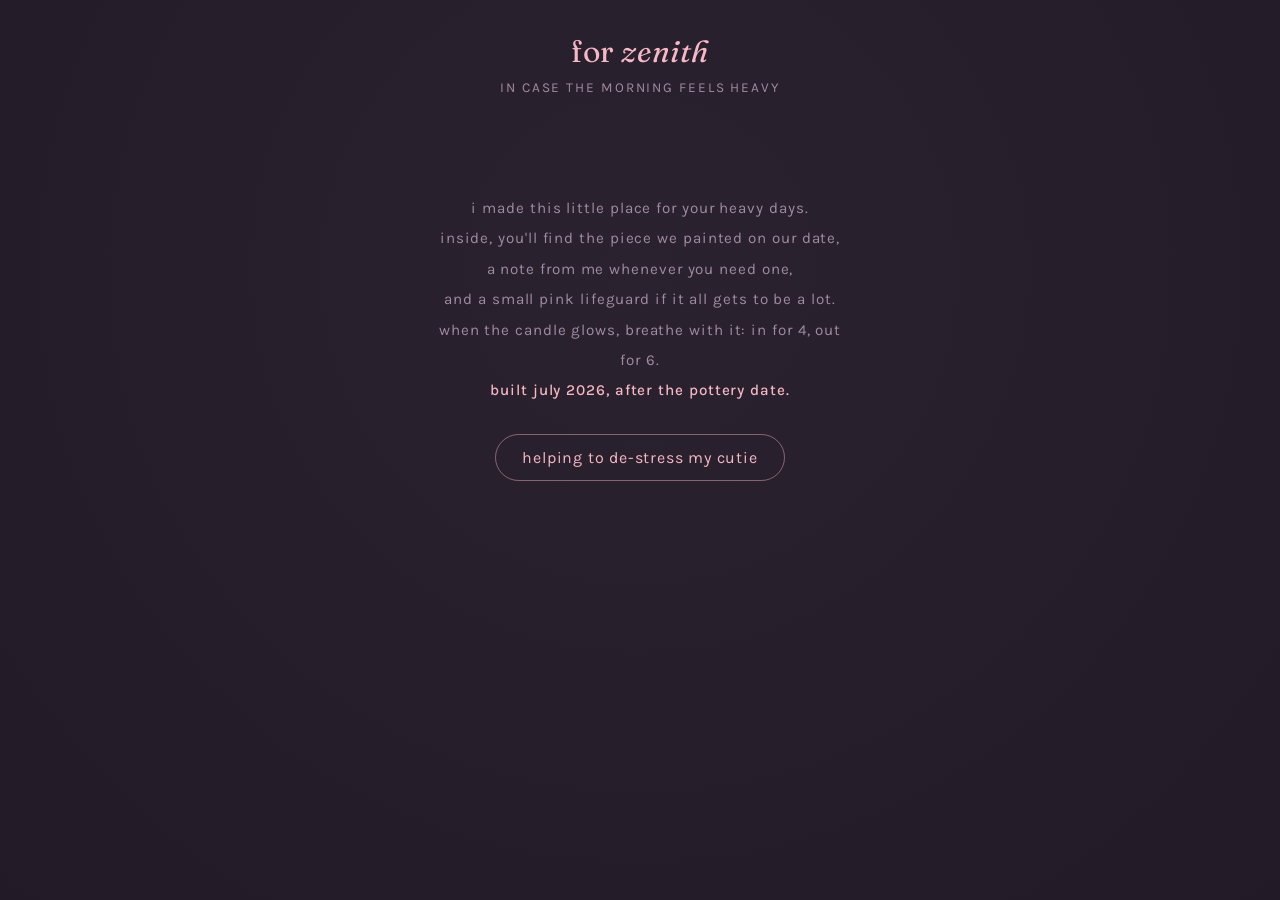
==== index.html @ eb6d2b50 "Slim down the page, fix chase/overlay bugs, and tidy the code - Move the two dinosaur images out of " ====
<!DOCTYPE html>
<html lang="en">
<head>
<meta charset="UTF-8">
<meta name="viewport" content="width=device-width, initial-scale=1.0">
<title>for zenith</title>
<meta name="description" content="a little place for heavy days: a candle, some notes, and a few dinosaurs.">
<meta name="robots" content="noindex">
<meta name="theme-color" content="#221a27">
<meta property="og:title" content="for zenith">
<meta property="og:description" content="in case the day feels heavy.">
<meta property="og:type" content="website">
<link rel="icon" href="data:image/svg+xml,<svg xmlns='http://www.w3.org/2000/svg' viewBox='0 0 100 100'><text y='.9em' font-size='90'>🕯️</text></svg>">
<link rel="preconnect" href="https://fonts.googleapis.com">
<link rel="preconnect" href="https://fonts.gstatic.com" crossorigin>
<link href="https://fonts.googleapis.com/css2?family=Caveat:wght@500;600&family=Fraunces:ital,opsz,wght@0,9..144,400;0,9..144,500;1,9..144,400&family=Karla:wght@400;500&family=Special+Elite&display=swap" rel="stylesheet">
<style>
  :root {
    --bg: #2b2230;
    --bg-deep: #221a27;
    --pink: #f5b8c4;
    --pink-deep: #e39aab;
    --glow: #ffc97a;
    --cream: #fff6ea;
    --muted: #a08ba0;
    --wick: #4a3a45;
  }

  * { margin: 0; padding: 0; box-sizing: border-box; }

  html, body { height: 100%; }

  body {
    background: radial-gradient(ellipse at 50% 30%, var(--bg) 0%, var(--bg-deep) 100%);
    color: var(--cream);
    font-family: 'Karla', sans-serif;
    display: flex;
    flex-direction: column;
    align-items: center;
    min-height: 100vh;
    min-height: 100dvh;
    overflow-x: hidden;
    padding: 32px 20px 40px;
    text-align: center;
  }

  header { margin-bottom: 8px; }

  h1 {
    font-family: 'Fraunces', serif;
    font-weight: 400;
    font-size: 1.9rem;
    letter-spacing: 0.02em;
    color: var(--pink);
  }

  h1 em { font-style: italic; cursor: pointer; -webkit-tap-highlight-color: transparent; }
  h1 em:active { color: var(--glow); }

  .sub {
    margin-top: 10px;
    font-size: 0.85rem;
    letter-spacing: 0.14em;
    text-transform: uppercase;
    color: var(--muted);
  }

  .scene {
    position: relative;
    margin: 28px 0 10px;
    width: 240px;
    height: 300px;
    display: flex;
    align-items: flex-end;
    justify-content: center;
    cursor: pointer;
    -webkit-tap-highlight-color: transparent;
    border: none;
    background: none;
    outline-offset: 8px;
    overflow: visible;
  }

  .scene:focus-visible { outline: 2px solid var(--pink); border-radius: 16px; }

  .glow {
    position: absolute;
    z-index: 0;
    left: 50%; top: 30%;
    width: 340px; height: 340px;
    transform: translate(-50%, -50%);
    background: radial-gradient(circle, rgba(255,201,122,0.35) 0%, rgba(255,201,122,0.12) 40%, transparent 70%);
    opacity: 0;
    transition: opacity 1.2s ease;
    pointer-events: none;
  }

  .lit .glow {
    opacity: 1;
    animation: breathe 10s ease-in-out infinite;
  }

  @keyframes breathe {
    0%   { transform: translate(-50%, -50%) scale(0.9); }
    40%  { transform: translate(-50%, -50%) scale(1.08); }
    100% { transform: translate(-50%, -50%) scale(0.9); }
  }

  .flame {
    position: absolute;
    z-index: 5;
    left: 50%; bottom: 208px;
    width: 22px; height: 42px;
    transform: translateX(-50%) scale(0);
    transform-origin: bottom center;
    background: radial-gradient(ellipse at 50% 80%, #fff3d6 0%, var(--glow) 45%, #f08a3c 80%, transparent 100%);
    border-radius: 50% 50% 50% 50% / 62% 62% 38% 38%;
    filter: blur(0.5px);
    transition: transform 0.6s cubic-bezier(.34,1.56,.64,1);
    pointer-events: none;
  }

  .lit .flame {
    transform: translateX(-50%) scale(1);
    animation: flicker 2.4s ease-in-out infinite;
  }

  @keyframes flicker {
    0%, 100% { transform: translateX(-50%) scale(1) rotate(-1.5deg); }
    25%      { transform: translateX(-52%) scale(1.05, 0.96) rotate(1deg); }
    50%      { transform: translateX(-49%) scale(0.97, 1.04) rotate(-1deg); }
    75%      { transform: translateX(-51%) scale(1.02) rotate(1.5deg); }
  }

  /* invisible tap target over the flame, active only when lit */
  .flame-tap {
    position: absolute;
    z-index: 2;
    left: 50%; bottom: 196px;
    width: 76px; height: 84px;
    transform: translateX(-50%);
    background: none;
    border: none;
    cursor: pointer;
    display: none;
    -webkit-tap-highlight-color: transparent;
  }
  .lit .flame-tap { display: block; }
  .flame-tap:focus-visible { outline: 1px dashed rgba(255,201,122,0.5); border-radius: 50%; }


  .wick {
    position: absolute;
    z-index: 4;
    left: 50%; bottom: 200px;
    width: 3px; height: 12px;
    transform: translateX(-50%);
    background: var(--wick);
    border-radius: 2px;
  }

  .candle {
    position: absolute;
    z-index: 3;
    left: 50%; bottom: 110px;
    width: 58px; height: 92px;
    transform: translateX(-50%);
    background: linear-gradient(180deg, #fdf3e3 0%, #f3e2cc 100%);
    border-radius: 8px 8px 4px 4px;
  }

  .candle::before {
    content: "";
    position: absolute;
    top: -4px; left: 0; right: 0;
    height: 10px;
    background: #fff8ec;
    border-radius: 50%;
  }

  .holder {
    position: absolute;
    z-index: 2;
    left: 50%; bottom: 24px;
    width: 150px; height: 96px;
    transform: translateX(-50%);
    background:
      radial-gradient(circle at 11px 0px, rgba(197,109,131,0.30) 0 5px, transparent 6px) 0 0 / 22px 14px repeat,
      radial-gradient(circle at 11px 0px, rgba(197,109,131,0.30) 0 5px, transparent 6px) 11px 7px / 22px 14px repeat,
      linear-gradient(160deg, var(--pink) 0%, var(--pink-deep) 78%, #d4879b 100%);
    border-radius: 14px 14px 60px 60px / 14px 14px 78px 78px;
    box-shadow: inset 0 -12px 24px rgba(0,0,0,0.18), inset 8px 6px 14px rgba(255,255,255,0.28);
  }

  .holder::after {
    content: "";
    position: absolute;
    top: 16px; left: 22px;
    width: 44px; height: 30px;
    background: linear-gradient(140deg, #ffd3dc 0%, #fcc4d1 100%);
    border-radius: 60% 45% 55% 50% / 55% 60% 45% 55%;
    opacity: 0.9;
  }

  .holder-rim {
    position: absolute;
    z-index: 4;
    left: 50%; bottom: 112px;
    width: 162px; height: 18px;
    transform: translateX(-50%);
    background: linear-gradient(180deg, #fac9d3 0%, var(--pink-deep) 100%);
    border-radius: 50%;
  }

  /* ---------- critters ---------- */
  .critter { position: absolute; pointer-events: none; }

  .tarantula {
    top: 0; right: 10px;
    display: flex; flex-direction: column; align-items: center;
    animation: hangbob 4s ease-in-out infinite;
  }
  .tarantula .thread { width: 1.5px; height: 64px; background: rgba(255,246,234,0.22); }
  @keyframes hangbob { 0%,100% { transform: translateY(0); } 50% { transform: translateY(10px); } }

  .dog {
    bottom: 2px;
    animation: dance 1.6s ease-in-out infinite;
    transform-origin: bottom center;
  }
  .chihuahua { left: -6px; }
  .corgi { right: -14px; animation-delay: 0.4s; }

  /* ---------- the culprits in hiding (--dir: -1 faces left, 1 faces right) ---------- */
  .hideaway {
    --stalk-x: 0px;
    --stalk-y: 0px;
    --dir: 1;
    position: absolute;
    top: 6px;
    width: 132px;
    height: 118px;
    pointer-events: none;
    overflow: visible;
    z-index: 1;
    transform: translate(var(--stalk-x), var(--stalk-y));
    transition: transform 140ms ease-out, opacity 180ms ease;
  }
  .hideaway::before {
    content: "";
    position: absolute;
    border-radius: 55% 45% 58% 42% / 50% 44% 56% 50%;
    opacity: 0.9;
    pointer-events: none;
  }
  .hideaway-spino { --dir: -1; right: max(8px, 4vw); }
  .hideaway-spino::before {
    inset: 8px 0 8px 4px;
    background: radial-gradient(circle at 60% 50%, rgba(245,184,196,0.10) 0%, rgba(245,184,196,0.05) 45%, transparent 72%);
  }
  .hideaway-cerato { --dir: 1; left: max(8px, 4vw); }
  .hideaway-cerato::before {
    inset: 8px 4px 8px 0;
    background: radial-gradient(circle at 40% 50%, rgba(245,184,196,0.10) 0%, rgba(245,184,196,0.05) 45%, transparent 72%);
  }
  .hideaway.stalking { opacity: 1; }
  .hideaway.undercover {
    opacity: 0 !important;
    transform: translate(0, -8px) !important;
    transition: opacity 900ms ease, transform 900ms ease;
  }

  .dino-pal {
    --peek-y: 0px;
    --peek-rot: 0deg;
    position: absolute;
    bottom: 2px;
    transform: translateY(var(--peek-y)) scaleX(var(--dir)) rotate(var(--peek-rot));
    transform-origin: center bottom;
    transition: transform 140ms ease-out, opacity 180ms ease, filter 180ms ease;
    pointer-events: none;
    opacity: 0.74;
    z-index: 2;
  }
  .hideaway-spino .dino-pal { right: 4px; }
  .hideaway-cerato .dino-pal { left: 2px; bottom: 1px; }
  .hideaway.stalking .dino-pal { opacity: 0.92; }

  .dino-image {
    display: block;
    width: auto;
    height: 72px;
    max-width: none;
    user-select: none;
    -webkit-user-drag: none;
    pointer-events: none;
    filter: grayscale(1) sepia(0.42) hue-rotate(284deg) saturate(0.72) brightness(1.12) contrast(0.96) drop-shadow(0 2px 4px rgba(0,0,0,0.10));
  }
  .hideaway-cerato .dino-image { height: 74px; }
  .hideaway.stalking .dino-image {
    filter: grayscale(1) sepia(0.42) hue-rotate(284deg) saturate(0.9) brightness(1.16) contrast(1) drop-shadow(0 3px 6px rgba(0,0,0,0.14));
  }

  .feet-tap {
    position: absolute;
    bottom: -4px;
    border: 0;
    padding: 0;
    margin: 0;
    background: transparent;
    cursor: pointer;
    pointer-events: auto;
    -webkit-tap-highlight-color: transparent;
    touch-action: manipulation;
    z-index: 3;
  }
  .hideaway-spino .feet-tap { left: 36%; width: 38%; height: 46%; }
  .hideaway-cerato .feet-tap { left: 28%; width: 45%; height: 44%; }
  .feet-tap:focus-visible {
    outline: 2px dashed rgba(245, 184, 196, 0.7);
    outline-offset: 2px;
    border-radius: 50%;
  }
  .hideaway.undercover .feet-tap { pointer-events: none !important; }

  .dino-pal.scare {
    animation: dinoJumpscare 1.05s cubic-bezier(.24,.9,.2,1) forwards;
    transition: none;
    opacity: 1;
    z-index: 12;
  }
  @keyframes dinoJumpscare {
    0%   { transform: translate(0,0) scaleX(var(--dir)) scale(1) rotate(0deg); }
    20%  { transform: translate(calc(var(--dir) * 4px),-4px) scaleX(var(--dir)) scale(1.04) rotate(calc(var(--dir) * 2deg)); }
    55%  { transform: translate(calc(var(--dir) * 42px),-74px) scaleX(var(--dir)) scale(1.60) rotate(calc(var(--dir) * 8deg)); }
    80%  { transform: translate(calc(var(--dir) * 34px),-66px) scaleX(var(--dir)) scale(1.46) rotate(calc(var(--dir) * 6deg)); }
    100% { transform: translate(0,0) scaleX(var(--dir)) scale(1) rotate(0deg); }
  }

  .dino-rawr {
    position: absolute;
    bottom: 92px;
    transform: scale(0.8);
    font-size: 0.92rem;
    font-weight: 700;
    letter-spacing: 0.08em;
    color: rgba(255,246,234,0.95);
    text-shadow: 0 2px 10px rgba(0,0,0,0.18);
    opacity: 0;
    pointer-events: none;
    z-index: 13;
  }
  .hideaway-spino .dino-rawr { right: 22px; }
  .hideaway-cerato .dino-rawr { left: 20px; }
  .dino-rawr.show { animation: rawrPop 0.9s ease forwards; }
  @keyframes rawrPop {
    0%   { opacity: 0; transform: translateY(10px) scale(0.6); }
    30%  { opacity: 1; transform: translateY(-10px) scale(1.05); }
    65%  { opacity: 1; transform: translateY(-18px) scale(1); }
    100% { opacity: 0; transform: translateY(-24px) scale(0.92); }
  }

  @keyframes dance {
    0%, 100% { transform: translateY(0) rotate(-6deg); }
    50%      { transform: translateY(-9px) rotate(6deg); }
  }

  .pond {
    position: relative;
    width: 100vw;
    height: 116px;
    margin-top: auto;
    pointer-events: none;
    overflow: hidden;
  }
  .pond * { pointer-events: none; }
  .pond .flip {
    pointer-events: auto;
    cursor: pointer;
    -webkit-tap-highlight-color: transparent;
  }
  .pond .flip:focus-visible { outline: 1px dashed rgba(245,184,196,0.6); border-radius: 12px; }
  .swimmer {
    position: absolute;
    left: 0; top: 10px;
    animation: swim 16s ease-in-out infinite alternate;
  }
  .swimmer .flip {
    display: block;
    animation: flipdir 32s steps(1) infinite, bob 3s ease-in-out infinite;
  }
  @keyframes swim { from { transform: translateX(2vw); } to { transform: translateX(calc(98vw - 100px)); } }
  @keyframes flipdir { 0%, 100% { transform: scaleX(1); } 50% { transform: scaleX(-1); } }
  @keyframes bob { 0%,100% { translate: 0 0; } 50% { translate: 0 -6px; } }

  @media (max-width: 640px) {
    .hideaway { top: -2px; width: 106px; height: 96px; }
    .hideaway-spino { right: 4px; }
    .hideaway-cerato { left: 4px; }
    .hideaway-spino .dino-image, .hideaway-cerato .dino-image { height: 58px; }
    .dino-rawr { bottom: 72px; font-size: 0.8rem; }
    .hideaway-spino .dino-rawr { right: 12px; }
    .hideaway-cerato .dino-rawr { left: 12px; }
  }

  @media (prefers-reduced-motion: reduce) {
    .tarantula, .dog, .swimmer, .swimmer .flip { animation: none; }
    .hideaway, .dino-pal { transition: none; }
    .dino-pal.scare { animation-duration: 0.01s; }
  }

  .snake { position: absolute; pointer-events: none; }

  /* corn snake draped along the holder rim */
  .corn {
    bottom: 118px; left: 50%;
    z-index: 5;
    transform: translateX(-50%);
    animation: sway 5s ease-in-out infinite;
  }
  @keyframes sway { 0%,100% { transform: translateX(-52%);} 50% { transform: translateX(-48%);} }

  /* kingsnake coiled at the left front of the holder */
  .king { bottom: 16px; left: 28px; animation: coilbob 6s ease-in-out infinite; }

  /* ball python coiled at the right front */
  .ball { bottom: 14px; right: 30px; animation: coilbob 7s ease-in-out infinite reverse; }

  @keyframes coilbob { 0%,100% { transform: rotate(-2deg);} 50% { transform: rotate(2deg);} }

  @media (prefers-reduced-motion: reduce) { .snake { animation: none; } }

  .hint2 { margin-top: 6px; opacity: 0.75; }
  .hint {
    font-size: 0.8rem;
    letter-spacing: 0.12em;
    text-transform: uppercase;
    color: var(--muted);
    transition: opacity 0.8s ease;
    min-height: 1.2em;
  }

  .note-area {
    position: relative;
    z-index: 2;
    max-width: 480px;
    width: 100%;
    min-height: 190px;
    display: flex;
    flex-direction: column;
    align-items: center;
    justify-content: flex-start;
    margin-top: 18px;
  }

  .note {
    font-family: 'Caveat', cursive;
    font-weight: 500;
    font-size: 1.85rem;
    line-height: 1.35;
    color: var(--cream);
    opacity: 0;
    transform: translateY(10px);
    transition: opacity 1s ease, transform 1s ease;
    padding: 0 8px;
  }

  .note.show { opacity: 1; transform: translateY(0); }
  .note.secret { color: var(--pink); }
  .note.case {
    font-family: 'Special Elite', monospace;
    font-size: 1rem;
    line-height: 1.7;
    color: var(--glow);
    text-align: left;
    white-space: pre-line;
  }

  .pill {
    background: none;
    border: 1px solid rgba(245,184,196,0.45);
    color: var(--pink);
    font-family: 'Karla', sans-serif;
    font-size: 0.85rem;
    letter-spacing: 0.1em;
    text-transform: uppercase;
    padding: 10px 22px;
    border-radius: 999px;
    cursor: pointer;
    transition: background 0.25s ease, color 0.25s ease;
  }

  .pill:hover, .pill:focus-visible { background: var(--pink); color: var(--bg-deep); outline: none; }


  .intro {
    max-width: 420px;
    margin-top: 10vh;
    display: flex;
    flex-direction: column;
    align-items: center;
    gap: 28px;
    transition: opacity 0.6s ease;
  }
  .intro-text {
    font-size: 0.95rem;
    line-height: 2;
    letter-spacing: 0.06em;
    color: var(--muted);
  }
  .intro-text b { color: var(--pink); font-weight: 500; }
  .pill.start {
    text-transform: none;
    letter-spacing: 0.05em;
    font-size: 1rem;
    padding: 13px 26px;
  }
  .main {
    position: relative;
    display: flex;
    flex-direction: column;
    align-items: center;
    width: 100%;
    flex: 1;
  }
  .main.hidden { display: none; }


  /* ---------- breathing mode ---------- */
  .breath-overlay {
    position: fixed;
    inset: 0;
    background: var(--bg-deep);
    display: flex;
    flex-direction: column;
    align-items: center;
    justify-content: center;
    z-index: 30; /* above the fixed buttons: nothing but the breath */
    opacity: 0;
    pointer-events: none;
    transition: opacity 1s ease;
  }

  .breath-overlay.on { opacity: 1; pointer-events: auto; }

  .breath-glow {
    width: 220px; height: 220px;
    border-radius: 50%;
    background: radial-gradient(circle, rgba(255,201,122,0.5) 0%, rgba(245,184,196,0.25) 55%, transparent 75%);
    transform: scale(0.7);
  }

  .breath-overlay.on .breath-glow {
    animation: breathBig 10s ease-in-out infinite;
  }

  @keyframes breathBig {
    0%   { transform: scale(0.7); }
    40%  { transform: scale(1.25); }
    100% { transform: scale(0.7); }
  }

  .breath-text {
    margin-top: 48px;
    font-family: 'Fraunces', serif;
    font-size: 1.4rem;
    color: var(--cream);
    min-height: 1.6em;
    letter-spacing: 0.04em;
  }

  .breath-sub {
    margin-top: 10px;
    font-size: 0.8rem;
    letter-spacing: 0.14em;
    text-transform: uppercase;
    color: var(--muted);
  }

  .breath-exit {
    position: absolute;
    bottom: 40px;
    background: none;
    border: none;
    color: rgba(160,139,160,0.7);
    font-family: 'Karla', sans-serif;
    font-size: 0.8rem;
    letter-spacing: 0.12em;
    text-transform: uppercase;
    cursor: pointer;
    padding: 12px 20px;
  }
  .breath-exit:hover, .breath-exit:focus-visible { color: var(--cream); outline: none; }

  @media (prefers-reduced-motion: reduce) {
    .lit .glow, .lit .flame, .breath-overlay.on .breath-glow { animation: none; }
    .note, .pill, .glow, .flame { transition-duration: 0.2s; }
  }

  /* ---- CASE FILE #003: the vanishing dinosaurs ---- */
  .clue {
    position: fixed;
    z-index: 9;
    background: none;
    border: 0;
    padding: 8px;
    cursor: pointer;
    opacity: 0.45;
    transition: opacity 0.25s ease, transform 0.25s ease;
    -webkit-tap-highlight-color: transparent;
    touch-action: manipulation;
  }
  .clue:hover, .clue:focus-visible { opacity: 1; transform: scale(1.08); outline: none; }
  .clue:focus-visible { outline: 1px dashed rgba(255,201,122,0.6); border-radius: 8px; }
  .clue.found { opacity: 0; transform: scale(0.5); pointer-events: none; }
  .clue svg { display: block; }

  .clue-tracks { left: 24vw; bottom: 136px; }
  .clue-chalk { right: 8vw; bottom: 190px; text-align: center; }
  .chalk-label {
    display: block;
    margin-top: 2px;
    font-family: 'Special Elite', monospace;
    font-size: 0.62rem;
    letter-spacing: 0.1em;
    color: rgba(255,246,234,0.55);
  }
  .clue-scrap { right: 6vw; top: 30vh; }
  .scrap-paper {
    display: block;
    background: var(--cream);
    color: var(--wick);
    font-family: 'Special Elite', monospace;
    font-size: 0.82rem;
    letter-spacing: 0.04em;
    padding: 9px 12px 14px;
    transform: rotate(-7deg);
    box-shadow: 0 4px 12px rgba(0,0,0,0.35);
    clip-path: polygon(0 0, 100% 0, 100% 68%, 86% 82%, 72% 68%, 56% 86%, 40% 70%, 24% 88%, 10% 72%, 0 86%);
  }

  .case-tab {
    position: fixed;
    left: 14px;
    bottom: 14px;
    z-index: 20;
    font-family: 'Special Elite', monospace;
    font-size: 0.78rem;
    letter-spacing: 0.08em;
    color: var(--glow);
    background: rgba(255,201,122,0.10);
    border: 1px dashed rgba(255,201,122,0.5);
    border-radius: 4px;
    padding: 8px 12px;
    cursor: pointer;
    -webkit-tap-highlight-color: transparent;
  }
  .case-tab:hover, .case-tab:focus-visible { background: rgba(255,201,122,0.2); outline: none; }

  .case-panel {
    position: fixed;
    left: 14px;
    bottom: 58px;
    z-index: 20;
    width: min(280px, 84vw);
    background: rgba(34,26,39,0.96);
    border: 1px solid rgba(255,201,122,0.35);
    border-radius: 6px;
    padding: 14px 16px;
    font-family: 'Special Elite', monospace;
    font-size: 0.8rem;
    line-height: 1.7;
    color: var(--glow);
    box-shadow: 0 10px 34px rgba(0,0,0,0.45);
    display: none;
  }
  .case-panel.open { display: block; }
  .case-panel .case-title { margin-bottom: 6px; }
  .case-panel .ev { color: var(--muted); }
  .case-panel .ev.got { color: var(--pink); }
  .case-panel .case-hint { margin-top: 6px; color: rgba(255,246,234,0.5); font-size: 0.72rem; }
  .case-reset {
    margin-top: 8px;
    padding: 0;
    background: none;
    border: 0;
    font: inherit;
    font-size: 0.7rem;
    color: var(--muted);
    text-decoration: underline dotted;
    cursor: pointer;
  }
  .case-reset:hover, .case-reset:focus-visible { color: var(--glow); outline: none; }

  .reveal-dim {
    position: fixed;
    inset: 0;
    background: rgba(15,10,18,0);
    pointer-events: none;
    z-index: 11;
    transition: background 0.7s ease;
  }
  .reveal-dim.on { background: rgba(15,10,18,0.55); }
  .reveal-line {
    position: fixed;
    top: 38%;
    left: 50%;
    transform: translate(-50%, -50%);
    width: 90vw;
    text-align: center;
    font-family: 'Special Elite', monospace;
    font-size: 1.05rem;
    letter-spacing: 0.1em;
    color: var(--glow);
    text-shadow: 0 2px 14px rgba(0,0,0,0.5);
    opacity: 0;
    pointer-events: none;
    z-index: 12;
    transition: opacity 0.5s ease;
  }
  .reveal-line.on { opacity: 1; }

  /* ---- culprits at large: the chase ---- */
  .chaser {
    position: fixed;
    left: 0;
    top: 0;
    z-index: 15;
    cursor: pointer;
    will-change: transform;
    -webkit-tap-highlight-color: transparent;
    touch-action: manipulation;
  }
  .chaser .flip { display: block; }
  .chaser .body { display: block; transform-origin: center bottom; }
  .chaser img {
    display: block;
    height: 66px;
    width: auto;
    max-width: none;
    pointer-events: none;
    user-select: none;
    -webkit-user-drag: none;
    filter: drop-shadow(0 4px 6px rgba(0,0,0,0.28));
  }
  .chaser.running .body { animation: chaseBob 0.38s ease-in-out infinite; }
  @keyframes chaseBob {
    0%, 100% { transform: translateY(0) rotate(-3deg); }
    50%      { transform: translateY(-7px) rotate(3deg); }
  }
  .chaser.pop .body { animation: chaserPop 0.5s ease; }
  @keyframes chaserPop {
    0%   { transform: scale(1); }
    40%  { transform: scale(1.28) rotate(-5deg); }
    100% { transform: scale(1); }
  }
  .chaser .crawr {
    position: absolute;
    left: 50%;
    top: -16px;
    transform: translateX(-50%) scale(0.8);
    font-size: 0.9rem;
    font-weight: 700;
    letter-spacing: 0.08em;
    color: rgba(255,246,234,0.95);
    text-shadow: 0 2px 10px rgba(0,0,0,0.2);
    opacity: 0;
    pointer-events: none;
    white-space: nowrap;
  }
  .chaser .crawr.show { animation: rawrPop 0.9s ease forwards; }

  /* ---- BONK: the ankylosaurus fights back ---- */
  .chaser .cbonk {
    position: absolute;
    left: 50%;
    top: -16px;
    transform: translateX(-50%) scale(0.8);
    font-size: 0.88rem;
    font-weight: 700;
    letter-spacing: 0.08em;
    color: var(--pink);
    text-shadow: 0 2px 10px rgba(0,0,0,0.25);
    opacity: 0;
    pointer-events: none;
    white-space: nowrap;
  }
  .chaser .cbonk.show { animation: rawrPop 0.95s ease forwards; }
  .chaser .cstars {
    position: absolute;
    left: 50%;
    top: -4px;
    transform: translateX(-50%);
    font-size: 0.8rem;
    color: var(--glow);
    text-shadow: 0 1px 8px rgba(0,0,0,0.3);
    opacity: 0;
    pointer-events: none;
    white-space: nowrap;
  }
  .chaser .cstars.show { animation: dizzyStars 0.95s ease forwards; }
  @keyframes dizzyStars {
    0%   { opacity: 0; transform: translateX(-50%) translateY(6px) rotate(0deg); }
    25%  { opacity: 1; transform: translateX(-46%) translateY(-4px) rotate(8deg); }
    50%  { opacity: 1; transform: translateX(-54%) translateY(-7px) rotate(-8deg); }
    75%  { opacity: 1; transform: translateX(-47%) translateY(-9px) rotate(6deg); }
    100% { opacity: 0; transform: translateX(-50%) translateY(-13px) rotate(0deg); }
  }
  .chaser.bonked .body { animation: bonkSquash 0.9s cubic-bezier(.22,.9,.3,1.1); }
  @keyframes bonkSquash {
    0%   { transform: scale(1,1); }
    14%  { transform: scale(1.18,0.68) translateY(5px); }
    38%  { transform: scale(0.9,1.1) translateY(-3px); }
    60%  { transform: scale(1.06,0.95); }
    100% { transform: scale(1,1); }
  }
  #ankyCursor.bonk svg { animation: ankyBonk 0.32s ease; }
  @keyframes ankyBonk {
    0%   { transform: rotate(0deg) scale(1); }
    38%  { transform: rotate(-26deg) scale(1.08); }
    100% { transform: rotate(0deg) scale(1); }
  }

  /* ---- containment protocol + heart cursor ---- */
  .cage-back, .cage-front {
    position: fixed;
    right: 14px;
    top: 10px;
    pointer-events: none;
    opacity: 0;
    transform: translateY(-16px);
    transition: opacity 0.55s ease, transform 0.55s ease;
  }
  .cage-back { z-index: 13; }
  .cage-front { z-index: 15; }
  .cage-back.on, .cage-front.on { opacity: 1; transform: translateY(0); }
  #cageBack2, #cageFront2 { right: auto; left: 14px; }
  /* the notes always outrank the paddocks */
  .note { position: relative; z-index: 16; text-shadow: 0 1px 8px rgba(34,26,39,0.85); }
  .cage-back svg, .cage-front svg { display: block; }
  .chaser.caged { z-index: 14 !important; }
  .cage-front.zap svg { animation: cageZap 0.55s ease; }
  .cage-front.zap .zapbolt { animation: zapBolt 0.55s ease; }
  @keyframes cageZap {
    0%, 100% { filter: none; }
    20%, 60% { filter: brightness(1.7) drop-shadow(0 0 8px rgba(232,193,90,0.8)); }
    40%, 80% { filter: brightness(1.1); }
  }
  @keyframes zapBolt {
    0%   { opacity: 0; }
    25%  { opacity: 1; }
    55%  { opacity: 0.4; }
    75%  { opacity: 0.9; }
    100% { opacity: 0; }
  }
  .cage-front.rattle { animation: cageRattle 0.32s ease; }
  @keyframes cageRattle {
    0%, 100% { translate: 0 0; }
    25% { translate: -2.5px 0; }
    50% { translate: 2.5px 0; }
    75% { translate: -1.5px 0; }
  }

  #ankyCursor .heart-svg { display: none; }
  #ankyCursor.heart .anky-svg { display: none; }
  #ankyCursor.heart .heart-svg {
    display: block;
    width: 42px;
    height: auto;
    filter: drop-shadow(0 3px 6px rgba(0,0,0,0.3));
    animation: heartPulse 1.6s ease-in-out infinite;
    transform-origin: center center;
  }
  #ankyCursor.heart .anky-flip { transform: translate(-50%, -50%) !important; }
  #ankyCursor.heart.waddle .heart-svg { animation: heartPulse 0.6s ease-in-out infinite; }
  #ankyCursor.heart-pop .anky-flip { animation: heartPop 0.6s cubic-bezier(.2,1.4,.4,1); }
  @keyframes heartPulse {
    0%, 100% { transform: scale(1); }
    50%      { transform: scale(1.15); }
  }
  @keyframes heartPop {
    0%   { transform: translate(-50%, -50%) scale(0.2) rotate(-20deg); }
    60%  { transform: translate(-50%, -50%) scale(1.3) rotate(6deg); }
    100% { transform: translate(-50%, -50%) scale(1) rotate(0deg); }
  }
  #ankyCursor.heart.bonk .heart-svg { animation: ankyBonk 0.32s ease; }

  /* ---- the release button (a mistake) ---- */
  .release-btn {
    position: fixed;
    right: 14px;
    top: 142px;
    z-index: 20;
    font-family: 'Special Elite', monospace;
    font-size: 0.7rem;
    letter-spacing: 0.05em;
    color: #3a3325;
    background: #e8c15a;
    border: 2px solid #3a3325;
    border-radius: 6px;
    padding: 7px 10px;
    cursor: pointer;
    opacity: 0;
    pointer-events: none;
    transform: translateY(-8px);
    transition: opacity 0.4s ease, transform 0.4s ease;
    box-shadow: 0 4px 12px rgba(0,0,0,0.35);
    -webkit-tap-highlight-color: transparent;
  }
  .release-btn.on { opacity: 1; pointer-events: auto; transform: translateY(0); }
  .release-btn.on:hover, .release-btn.on:focus-visible { background: #f0cd6e; outline: none; }
  .release-btn:disabled { cursor: default; }
  .release-btn.bite1 { clip-path: polygon(0 0, 72% 0, 66% 18%, 74% 34%, 64% 52%, 72% 68%, 65% 84%, 70% 100%, 0 100%); }
  .release-btn.bite2 { clip-path: polygon(0 0, 46% 0, 40% 16%, 48% 32%, 38% 50%, 46% 66%, 39% 82%, 44% 100%, 0 100%); }
  .release-btn.bite3 { clip-path: polygon(0 0, 24% 0, 18% 20%, 25% 38%, 16% 56%, 23% 74%, 17% 100%, 0 100%); }
  #releaseBtn2 { right: auto; left: 14px; }
  #releaseBtn2.bite1 { clip-path: polygon(100% 0, 28% 0, 34% 18%, 26% 34%, 36% 52%, 28% 68%, 35% 84%, 30% 100%, 100% 100%); }
  #releaseBtn2.bite2 { clip-path: polygon(100% 0, 54% 0, 60% 16%, 52% 32%, 62% 50%, 54% 66%, 61% 82%, 56% 100%, 100% 100%); }
  #releaseBtn2.bite3 { clip-path: polygon(100% 0, 76% 0, 82% 20%, 75% 38%, 84% 56%, 77% 74%, 83% 100%, 100% 100%); }
  .release-btn.eaten { opacity: 0 !important; transform: translateY(2px) scale(0.7) rotate(-6deg); transition: opacity 0.28s ease, transform 0.28s ease; }
  .chaser.chomp .body { animation: chompLunge 0.34s ease; }
  @keyframes chompLunge {
    0%   { transform: none; }
    40%  { transform: translateY(-7px) rotate(-9deg) scale(1.07); }
    70%  { transform: translateY(2px) rotate(4deg) scale(0.97); }
    100% { transform: none; }
  }
  .cage-front.open { opacity: 0.22; transform: translateY(-12px); }

  /* ---- rest mode: hands-free ---- */
  .rest-btn {
    position: fixed;
    right: 14px;
    bottom: 14px;
    z-index: 20;
    font-family: 'Special Elite', monospace;
    font-size: 0.78rem;
    letter-spacing: 0.06em;
    color: var(--pink);
    background: rgba(245,184,196,0.10);
    border: 1px dashed rgba(245,184,196,0.55);
    border-radius: 4px;
    padding: 9px 13px;
    cursor: pointer;
    -webkit-tap-highlight-color: transparent;
    touch-action: manipulation;
  }
  .rest-btn:hover, .rest-btn:focus-visible { background: rgba(245,184,196,0.2); outline: none; }
  .rest-btn.on { color: var(--glow); border-color: rgba(255,201,122,0.6); background: rgba(255,201,122,0.14); }
  .rest-note {
    position: fixed;
    right: 14px;
    bottom: 52px;
    z-index: 20;
    max-width: min(260px, 70vw);
    font-family: 'Special Elite', monospace;
    font-size: 0.7rem;
    line-height: 1.6;
    text-align: right;
    color: rgba(255,246,234,0.5);
    opacity: 0;
    pointer-events: none;
    transition: opacity 0.4s ease;
  }
  .rest-note.on { opacity: 1; }
  @media (max-width: 640px) {
    .rest-btn { font-size: 0.72rem; padding: 10px 12px; }
  }

  @media (max-width: 640px) {
    .cage-back svg, .cage-front svg { width: 150px; }
    .cage-back, .cage-front { right: 8px; top: 96px; }
    #cageBack2, #cageFront2 { right: auto; left: 8px; }
    #ankyCursor.heart .heart-svg { width: 36px; }
    .release-btn { right: 8px; top: 206px; font-size: 0.66rem; max-width: 45vw; white-space: normal; line-height: 1.35; text-align: center; }
    #releaseBtn2 { right: auto; left: 8px; }
  }
  @media (prefers-reduced-motion: reduce) {
    #ankyCursor.heart .heart-svg, #ankyCursor.heart.waddle .heart-svg,
    .cage-front.zap svg, .cage-front.rattle { animation: none; }
  }

  @media (max-width: 640px) {
    .chaser img { height: 52px; }
  }
  @media (prefers-reduced-motion: reduce) {
    .chaser.running .body { animation: none; }
    .chaser.bonked .body, .chaser .cstars.show, #ankyCursor.bonk svg { animation: none; }
  }

  /* ---- the detective is an ankylosaurus ---- */
  .anky-hide-cursor, .anky-hide-cursor * { cursor: none !important; }
  #ankyCursor {
    position: fixed;
    left: 0;
    top: 0;
    z-index: 50; /* it's the cursor: always on top */
    pointer-events: none;
    opacity: 0;
    will-change: transform;
  }
  #ankyCursor.on { opacity: 1; }
  #ankyCursor .anky-flip {
    display: block;
    transform: translate(-50%, -56%) scaleX(1);
  }
  #ankyCursor.left .anky-flip { transform: translate(-50%, -56%) scaleX(-1); }
  #ankyCursor svg {
    display: block;
    width: 62px;
    height: auto;
    filter: drop-shadow(0 3px 5px rgba(0,0,0,0.3));
    transform-origin: center 70%;
  }
  #ankyCursor.waddle svg { animation: ankyWaddle 0.34s ease-in-out infinite; }
  @keyframes ankyWaddle {
    0%, 100% { transform: rotate(-4deg) translateY(0); }
    50%      { transform: rotate(4deg) translateY(-3px); }
  }
  @media (max-width: 640px) {
    #ankyCursor svg { width: 52px; }
  }
  @media (prefers-reduced-motion: reduce) {
    #ankyCursor.waddle svg { animation: none; }
  }

  @media (max-width: 640px) {
    .clue-tracks { left: 26vw; bottom: 124px; }
    .clue-chalk { right: 3vw; bottom: 150px; }
    .clue-scrap { right: 4vw; top: 24vh; }
    .case-panel { font-size: 0.74rem; }
  }
</style>
</head>
<body>

<header>
  <h1>for <em id="nameTap">zenith</em></h1>
  <p class="sub" id="sub">in case the day feels heavy</p>
</header>

<div class="intro" id="intro">
  <p class="intro-text">
    i made this little place for your heavy days.<br>
    inside, you'll find the piece we painted on our date,<br>
    a note from me whenever you need one,<br>
    and a small pink lifeguard if it all gets to be a lot.<br>
    when the candle glows, breathe with it: in for 4, out for 6.<br>
    <b>built july 2026, after the pottery date.</b>
  </p>
  <button class="pill start" id="startBtn">helping to de-stress my cutie</button>
</div>

<div class="main hidden" id="main">

<!-- CASE FILE #003: the vanishing dinosaurs -->
<button class="clue clue-tracks" data-clue="tracks" type="button" aria-label="Examine the suspicious footprints">
  <svg width="92" height="58" viewBox="0 0 92 58" fill="none" xmlns="http://www.w3.org/2000/svg">
    <g stroke="rgba(245,184,196,0.6)" stroke-width="2.4" stroke-linecap="round">
      <path d="M10 48 l-5 -8 M10 48 l0 -10 M10 48 l5 -8"/>
      <path d="M38 33 l-5 -8 M38 33 l0 -10 M38 33 l5 -8"/>
      <path d="M68 18 l-5 -8 M68 18 l0 -10 M68 18 l5 -8"/>
    </g>
  </svg>
</button>

<button class="clue clue-scrap" data-clue="scrap" type="button" aria-label="Examine the torn note">
  <span class="scrap-paper">RAW&mdash;</span>
</button>

<button class="clue clue-chalk" data-clue="chalk" type="button" aria-label="Examine the chalk outline">
  <svg width="70" height="66" viewBox="0 0 70 66" fill="none" xmlns="http://www.w3.org/2000/svg">
    <circle cx="35" cy="32" r="22" stroke="rgba(255,246,234,0.5)" stroke-width="2" stroke-dasharray="5 5"/>
    <path d="M49 15 a11 11 0 0 0 8 13" stroke="rgba(255,246,234,0.5)" stroke-width="2" stroke-dasharray="4 4"/>
    <circle cx="28" cy="27" r="2.2" fill="rgba(255,246,234,0.4)"/>
    <circle cx="39" cy="39" r="2.2" fill="rgba(255,246,234,0.4)"/>
    <circle cx="29" cy="40" r="2.2" fill="rgba(255,246,234,0.4)"/>
  </svg>
  <span class="chalk-label">the victim</span>
</button>

<button class="case-tab" id="caseTab" type="button" aria-expanded="false" aria-controls="casePanel">case #003 &#128269;</button>
<div class="case-panel" id="casePanel" aria-live="polite">
  <div class="case-title">CASE FILE #003<br>the vanishing dinosaurs</div>
  <div id="caseStatus">STATUS: open. two suspects unaccounted for.</div>
  <div class="ev" data-ev="tracks">&#9633; suspicious footprints</div>
  <div class="ev" data-ev="scrap">&#9633; a torn confession</div>
  <div class="ev" data-ev="chalk">&#9633; the victim (one cookie)</div>
  <div class="case-hint">find all three, detective.</div>
  <button class="case-reset" id="caseReset" type="button" hidden>reopen the case</button>
</div>

<div class="reveal-dim" id="revealDim" aria-hidden="true"></div>
<div class="reveal-line" id="revealLine" aria-hidden="true"></div>


<div class="hideaway hideaway-spino undercover" id="spinoHideaway" inert>
  <div class="dino-pal">
    <img class="dino-image" src="assets/spino.webp" width="140" height="77" alt="" draggable="false">
    <button class="feet-tap" type="button" aria-label="Touch the Spino's feet"></button>
  </div>
  <div class="dino-rawr" aria-hidden="true">RAWR.</div>
</div>

<div class="hideaway hideaway-cerato undercover" id="ceratoHideaway" inert>
  <div class="dino-pal">
    <img class="dino-image" src="assets/cerato.webp" width="112" height="74" alt="" draggable="false">
    <button class="feet-tap" type="button" aria-label="Touch the Ceratosaurus's feet"></button>
  </div>
  <div class="dino-rawr" aria-hidden="true">RAWR.</div>
</div>

<div class="scene" id="scene" role="button" tabindex="0" aria-label="Light the candle to read a note">
  <div class="glow"></div>
  <div class="flame"></div>
  <div class="wick"></div>
  <div class="candle"></div>

  <div class="holder-rim"></div>
  <div class="holder"></div>
  <button class="flame-tap" id="flameTap" aria-label="The flame"></button>

  <div class="critter tarantula" aria-hidden="true">
    <div class="thread"></div>
    <svg width="46" height="42" viewBox="0 0 60 54">
      <g stroke="#4a3630" stroke-width="3" stroke-linecap="round" fill="none">
        <path d="M24 26 C14 20 9 13 5 8"/><path d="M23 30 C11 28 7 24 3 21"/>
        <path d="M23 34 C12 37 8 41 5 46"/><path d="M25 37 C16 44 13 49 10 53"/>
        <path d="M36 26 C46 20 51 13 55 8"/><path d="M37 30 C49 28 53 24 57 21"/>
        <path d="M37 34 C48 37 52 41 55 46"/><path d="M35 37 C44 44 47 49 50 53"/>
      </g>
      <ellipse cx="30" cy="38" rx="11" ry="10" fill="#5a3d33"/>
      <ellipse cx="30" cy="24" rx="8" ry="7" fill="#6b4a3a"/>
      <circle cx="27" cy="22" r="1.4" fill="#2b2230"/><circle cx="33" cy="22" r="1.4" fill="#2b2230"/>
    </svg>
  </div>

  <div class="critter dog chihuahua" aria-hidden="true">
    <svg width="40" height="46" viewBox="0 0 44 50">
      <path d="M8 16 L13 2 L20 13 Z" fill="#d9a066"/>
      <path d="M36 16 L31 2 L24 13 Z" fill="#d9a066"/>
      <circle cx="22" cy="19" r="11" fill="#d9a066"/>
      <circle cx="18" cy="17" r="1.7" fill="#2b2230"/><circle cx="26" cy="17" r="1.7" fill="#2b2230"/>
      <ellipse cx="22" cy="23" rx="3" ry="2.2" fill="#fff6ea"/>
      <circle cx="22" cy="22" r="1.3" fill="#2b2230"/>
      <ellipse cx="22" cy="40" rx="9" ry="9.5" fill="#d9a066"/>
      <circle cx="12" cy="36" r="3" fill="#d9a066"/><circle cx="32" cy="36" r="3" fill="#d9a066"/>
      <path d="M31 44 C37 42 39 38 38 34" stroke="#d9a066" stroke-width="3.5" stroke-linecap="round" fill="none"/>
    </svg>
  </div>

  <div class="snake corn" aria-hidden="true">
    <svg width="150" height="26" viewBox="0 0 150 26">
      <path d="M4 16 Q20 4 38 14 T74 14 T110 14 T140 12" stroke="#e0703a" stroke-width="7" fill="none" stroke-linecap="round"/>
      <path d="M4 16 Q20 4 38 14 T74 14 T110 14 T140 12" stroke="#a8432a" stroke-width="7" fill="none" stroke-linecap="round" stroke-dasharray="7 9"/>
      <ellipse cx="142" cy="12" rx="6" ry="4.5" fill="#e0703a"/>
      <circle cx="144" cy="11" r="1.1" fill="#2b2230"/>
      <path d="M148 12 l4 -1 m-4 1 l4 1.5" stroke="#c93a3a" stroke-width="1" stroke-linecap="round"/>
    </svg>
  </div>

  <div class="snake king" aria-hidden="true">
    <svg width="46" height="34" viewBox="0 0 46 34">
      <path d="M23 26 C10 26 8 16 18 13 C28 10 34 15 32 20 C30 25 22 24 23 19" stroke="#2e2a33" stroke-width="6" fill="none" stroke-linecap="round"/>
      <path d="M23 26 C10 26 8 16 18 13 C28 10 34 15 32 20 C30 25 22 24 23 19" stroke="#fff6ea" stroke-width="6" fill="none" stroke-linecap="round" stroke-dasharray="4 8"/>
      <ellipse cx="24" cy="17" rx="5" ry="4" fill="#2e2a33"/>
      <circle cx="26" cy="16" r="1" fill="#fff6ea"/>
    </svg>
  </div>

  <div class="snake ball" aria-hidden="true">
    <svg width="50" height="36" viewBox="0 0 50 36">
      <path d="M25 28 C10 28 7 16 19 13 C31 10 39 16 36 22 C33 28 23 26 25 20" stroke="#7a5c40" stroke-width="7" fill="none" stroke-linecap="round"/>
      <path d="M25 28 C10 28 7 16 19 13 C31 10 39 16 36 22 C33 28 23 26 25 20" stroke="#d9b380" stroke-width="7" fill="none" stroke-linecap="round" stroke-dasharray="6 10"/>
      <ellipse cx="26" cy="18" rx="5.5" ry="4.2" fill="#7a5c40"/>
      <circle cx="28" cy="17" r="1" fill="#2b2230"/>
    </svg>
  </div>


  <div class="critter dog corgi" aria-hidden="true">
    <svg width="58" height="42" viewBox="0 0 62 46">
      <path d="M8 14 L12 2 L18 11 Z" fill="#e8944a"/>
      <path d="M26 14 L22 2 L16 11 Z" fill="#e8944a"/>
      <circle cx="17" cy="17" r="10" fill="#e8944a"/>
      <ellipse cx="15" cy="21" rx="5" ry="4" fill="#fff6ea"/>
      <circle cx="14" cy="19" r="1.3" fill="#2b2230"/>
      <circle cx="13" cy="16" r="1.6" fill="#2b2230"/><circle cx="21" cy="16" r="1.6" fill="#2b2230"/>
      <rect x="18" y="20" width="36" height="16" rx="8" fill="#e8944a"/>
      <ellipse cx="50" cy="26" rx="8" ry="8" fill="#f2a55e"/>
      <rect x="22" y="33" width="5" height="9" rx="2.5" fill="#e8944a"/>
      <rect x="31" y="33" width="5" height="9" rx="2.5" fill="#fff6ea"/>
      <rect x="41" y="33" width="5" height="9" rx="2.5" fill="#e8944a"/>
      <rect x="49" y="33" width="5" height="9" rx="2.5" fill="#fff6ea"/>
      <ellipse cx="30" cy="30" rx="8" ry="5" fill="#fff6ea"/>
    </svg>
  </div>
</div>

<p class="hint" id="hint">tap the candle holder you painted, again for another note</p>
<p class="hint hint2" id="hint2">and if today was a lot, catch the axolotl, then breathe with the glow.</p>

<div class="note-area">
  <p class="note" id="note" aria-live="polite"></p>
</div>

<div class="pond">
  <div class="swimmer">
    <span class="flip" id="axoTap" role="button" tabindex="0" aria-label="Breathe with the axolotl">
      <svg width="92" height="46" viewBox="0 0 100 50">
        <path d="M14 25 C14 14 26 8 42 8 C66 8 78 14 84 20 L97 10 C95 22 95 28 97 40 L84 30 C78 36 66 42 42 42 C26 42 14 36 14 25 Z" fill="#f5b8c4"/>
        <g stroke="#e881a0" stroke-width="4" stroke-linecap="round">
          <path d="M16 14 L6 7"/><path d="M12 20 L2 17"/><path d="M11 28 L2 32"/>
        </g>
        <circle cx="24" cy="22" r="2.4" fill="#2b2230"/>
        <path d="M20 30 Q24 34 29 30" stroke="#d4879b" stroke-width="2" fill="none" stroke-linecap="round"/>
        <circle cx="17" cy="28" r="2.6" fill="#f8cdd8"/>
        <ellipse cx="40" cy="43" rx="4" ry="3" fill="#f5b8c4"/>
        <ellipse cx="62" cy="43" rx="4" ry="3" fill="#f5b8c4"/>
      </svg>
    </span>
  </div>

</div>

<button class="rest-btn" id="restBtn" type="button" aria-pressed="false">&#128164; rest mode</button>
<div class="rest-note" id="restNote">hands off. it plays itself. arrow keys or space if you want a say.</div>

</div>

<div class="breath-overlay" id="breathOverlay" role="dialog" aria-modal="true" aria-label="Breathe with the glow" inert>
  <div class="breath-glow"></div>
  <p class="breath-text" id="breathText">breathe in</p>
  <p class="breath-sub">no words needed. just this.</p>
  <button class="breath-exit" id="breathExit">back to the candle</button>
</div>


<div class="cage-back" id="cageBack" aria-hidden="true">
<svg viewBox="0 0 180 124" width="180" xmlns="http://www.w3.org/2000/svg">
  <rect x="6" y="10" width="8" height="102" rx="3" fill="#4a4f63"/>
  <rect x="166" y="10" width="8" height="102" rx="3" fill="#4a4f63"/>
  <rect x="4" y="8" width="172" height="8" rx="3" fill="#565d72"/>
  <ellipse cx="90" cy="114" rx="80" ry="8" fill="rgba(0,0,0,0.28)"/>
  <g transform="rotate(-3 90 40)">
    <line x1="70" y1="16" x2="74" y2="26" stroke="#565d72" stroke-width="2"/>
    <line x1="110" y1="16" x2="106" y2="26" stroke="#565d72" stroke-width="2"/>
    <rect x="38" y="26" width="104" height="36" rx="4" fill="#e8c15a" stroke="#3a3325" stroke-width="2.5"/>
    <text x="90" y="40" text-anchor="middle" font-family="'Special Elite', monospace" font-size="9.5" fill="#3a3325">SPINOSAURUS</text>
    <text x="90" y="50" text-anchor="middle" font-family="'Special Elite', monospace" font-size="9.5" fill="#3a3325">PADDOCK</text>
    <text x="90" y="59" text-anchor="middle" font-family="'Special Elite', monospace" font-size="7" fill="#3a3325">&#9889; 10,000 volts</text>
  </g>
</svg>
</div>
<div class="cage-front" id="cageFront" aria-hidden="true">
<svg viewBox="0 0 180 124" width="180" xmlns="http://www.w3.org/2000/svg">
  <g fill="#6f7790">
    <rect x="16" y="6" width="7" height="110" rx="3.5"/>
    <rect x="45" y="6" width="7" height="110" rx="3.5"/>
    <rect x="74" y="6" width="7" height="110" rx="3.5"/>
    <rect x="103" y="6" width="7" height="110" rx="3.5"/>
    <rect x="132" y="6" width="7" height="110" rx="3.5"/>
    <rect x="161" y="6" width="7" height="110" rx="3.5"/>
  </g>
  <g fill="#99a1b8">
    <rect x="17" y="8" width="2" height="106" rx="1"/>
    <rect x="46" y="8" width="2" height="106" rx="1"/>
    <rect x="75" y="8" width="2" height="106" rx="1"/>
    <rect x="104" y="8" width="2" height="106" rx="1"/>
    <rect x="133" y="8" width="2" height="106" rx="1"/>
    <rect x="162" y="8" width="2" height="106" rx="1"/>
  </g>
  <rect x="0" y="0" width="180" height="13" rx="3" fill="#e8c15a"/>
  <g fill="#3a3325">
    <path d="M8 0 h16 l-8 13 h-16 Z"/>
    <path d="M44 0 h16 l-8 13 h-16 Z"/>
    <path d="M80 0 h16 l-8 13 h-16 Z"/>
    <path d="M116 0 h16 l-8 13 h-16 Z"/>
    <path d="M152 0 h16 l-8 13 h-16 Z"/>
  </g>
  <rect x="0" y="108" width="180" height="11" rx="3" fill="#565d72"/>
  <rect x="0" y="109" width="180" height="2.5" rx="1" fill="#7d8499"/>
  <circle cx="10" cy="113.5" r="2" fill="#99a1b8"/>
  <circle cx="170" cy="113.5" r="2" fill="#99a1b8"/>
  <text class="zapbolt" x="90" y="70" text-anchor="middle" font-size="26" opacity="0">&#9889;</text>
</svg>
</div>
<div class="cage-back" id="cageBack2" aria-hidden="true">
<svg viewBox="0 0 180 124" width="180" xmlns="http://www.w3.org/2000/svg">
  <rect x="6" y="10" width="8" height="102" rx="3" fill="#4a4f63"/>
  <rect x="166" y="10" width="8" height="102" rx="3" fill="#4a4f63"/>
  <rect x="4" y="8" width="172" height="8" rx="3" fill="#565d72"/>
  <ellipse cx="90" cy="114" rx="80" ry="8" fill="rgba(0,0,0,0.28)"/>
  <g transform="rotate(-3 90 40)">
    <line x1="70" y1="16" x2="74" y2="26" stroke="#565d72" stroke-width="2"/>
    <line x1="110" y1="16" x2="106" y2="26" stroke="#565d72" stroke-width="2"/>
    <rect x="38" y="26" width="104" height="36" rx="4" fill="#e8c15a" stroke="#3a3325" stroke-width="2.5"/>
    <text x="90" y="40" text-anchor="middle" font-family="'Special Elite', monospace" font-size="9.5" fill="#3a3325">CERATOSAURUS</text>
    <text x="90" y="50" text-anchor="middle" font-family="'Special Elite', monospace" font-size="9.5" fill="#3a3325">PADDOCK</text>
    <text x="90" y="59" text-anchor="middle" font-family="'Special Elite', monospace" font-size="7" fill="#3a3325">&#9889; 10,000 volts</text>
  </g>
</svg>
</div>
<div class="cage-front" id="cageFront2" aria-hidden="true">
<svg viewBox="0 0 180 124" width="180" xmlns="http://www.w3.org/2000/svg">
  <g fill="#6f7790">
    <rect x="16" y="6" width="7" height="110" rx="3.5"/>
    <rect x="45" y="6" width="7" height="110" rx="3.5"/>
    <rect x="74" y="6" width="7" height="110" rx="3.5"/>
    <rect x="103" y="6" width="7" height="110" rx="3.5"/>
    <rect x="132" y="6" width="7" height="110" rx="3.5"/>
    <rect x="161" y="6" width="7" height="110" rx="3.5"/>
  </g>
  <g fill="#99a1b8">
    <rect x="17" y="8" width="2" height="106" rx="1"/>
    <rect x="46" y="8" width="2" height="106" rx="1"/>
    <rect x="75" y="8" width="2" height="106" rx="1"/>
    <rect x="104" y="8" width="2" height="106" rx="1"/>
    <rect x="133" y="8" width="2" height="106" rx="1"/>
    <rect x="162" y="8" width="2" height="106" rx="1"/>
  </g>
  <rect x="0" y="0" width="180" height="13" rx="3" fill="#e8c15a"/>
  <g fill="#3a3325">
    <path d="M8 0 h16 l-8 13 h-16 Z"/>
    <path d="M44 0 h16 l-8 13 h-16 Z"/>
    <path d="M80 0 h16 l-8 13 h-16 Z"/>
    <path d="M116 0 h16 l-8 13 h-16 Z"/>
    <path d="M152 0 h16 l-8 13 h-16 Z"/>
  </g>
  <rect x="0" y="108" width="180" height="11" rx="3" fill="#565d72"/>
  <rect x="0" y="109" width="180" height="2.5" rx="1" fill="#7d8499"/>
  <circle cx="10" cy="113.5" r="2" fill="#99a1b8"/>
  <circle cx="170" cy="113.5" r="2" fill="#99a1b8"/>
  <text class="zapbolt" x="90" y="70" text-anchor="middle" font-size="26" opacity="0">&#9889;</text>
</svg>
</div>


<button class="release-btn" id="releaseBtn" type="button">&#9888; release the spinosaurus</button>
<button class="release-btn" id="releaseBtn2" type="button">&#9888; release the ceratosaurus</button>

<div id="ankyCursor" aria-hidden="true"><span class="anky-flip"><svg class="anky-svg" viewBox="0 0 132 80" xmlns="http://www.w3.org/2000/svg">
  <!-- far legs -->
  <rect x="52" y="56" width="11" height="18" rx="5" fill="#6f7790"/>
  <rect x="76" y="56" width="11" height="18" rx="5" fill="#6f7790"/>
  <!-- tail -->
  <path d="M40 42 C 28 38, 20 40, 14 45 C 20 51, 30 53, 42 54 Z" fill="#8f97ad" stroke="#565d72" stroke-width="3" stroke-linejoin="round"/>
  <!-- tail club -->
  <circle cx="12" cy="42" r="7" fill="#7d8499" stroke="#565d72" stroke-width="3"/>
  <circle cx="17" cy="50" r="5.5" fill="#7d8499" stroke="#565d72" stroke-width="3"/>
  <!-- body -->
  <ellipse cx="68" cy="47" rx="32" ry="19" fill="#8f97ad" stroke="#565d72" stroke-width="3"/>
  <!-- belly -->
  <ellipse cx="68" cy="58" rx="24" ry="7" fill="#e6ded2"/>
  <!-- armor bumps on back -->
  <circle cx="46" cy="35" r="4" fill="#d98a5f" stroke="#565d72" stroke-width="2.4"/>
  <circle cx="58" cy="30" r="4.4" fill="#d98a5f" stroke="#565d72" stroke-width="2.4"/>
  <circle cx="71" cy="28.5" r="4.4" fill="#d98a5f" stroke="#565d72" stroke-width="2.4"/>
  <circle cx="84" cy="31" r="4" fill="#d98a5f" stroke="#565d72" stroke-width="2.4"/>
  <!-- side osteoderms -->
  <circle cx="55" cy="44" r="3" fill="#7d8499"/>
  <circle cx="67" cy="41" r="3" fill="#7d8499"/>
  <circle cx="79" cy="45" r="3" fill="#7d8499"/>
  <!-- near legs -->
  <rect x="44" y="58" width="12" height="19" rx="5.5" fill="#8f97ad" stroke="#565d72" stroke-width="3"/>
  <rect x="84" y="58" width="12" height="19" rx="5.5" fill="#8f97ad" stroke="#565d72" stroke-width="3"/>
  <!-- head -->
  <circle cx="105" cy="40" r="13" fill="#8f97ad" stroke="#565d72" stroke-width="3"/>
  <ellipse cx="115" cy="45" rx="8" ry="5.5" fill="#8f97ad" stroke="#565d72" stroke-width="3"/>
  <circle cx="119.5" cy="43.5" r="1.2" fill="#565d72"/>
  <path d="M111 49 q 4 2.5 8 0.5" stroke="#565d72" stroke-width="2" fill="none" stroke-linecap="round"/>
  <!-- little head horns -->
  <path d="M97 31 l -3 -5 l 5.5 1.5 Z" fill="#d98a5f" stroke="#565d72" stroke-width="2" stroke-linejoin="round"/>
  <path d="M107 28.5 l -1 -5.5 l 4.5 3 Z" fill="#d98a5f" stroke="#565d72" stroke-width="2" stroke-linejoin="round"/>
  <!-- cheek -->
  <ellipse cx="99.5" cy="44.5" rx="3" ry="2" fill="#f5b8c4" opacity="0.55"/>
  <!-- spino-style eye -->
  <ellipse cx="104" cy="36.5" rx="5.6" ry="6.2" fill="#ffffff" stroke="#565d72" stroke-width="2"/>
  <circle cx="104.5" cy="37.5" r="4.1" fill="#4a4130"/>
  <circle cx="106.6" cy="35.2" r="1.7" fill="#ffffff"/>
  <circle cx="103.4" cy="37.2" r="0.8" fill="#ffffff"/>
</svg><svg class="heart-svg" viewBox="0 0 64 60" xmlns="http://www.w3.org/2000/svg">
  <path d="M32 54 C 10 38, 4 24, 10 14 C 15 6, 27 6, 32 16 C 37 6, 49 6, 54 14 C 60 24, 54 38, 32 54 Z" fill="#f5b8c4" stroke="#d989a0" stroke-width="3" stroke-linejoin="round"/>
  <ellipse cx="20" cy="18" rx="4.6" ry="6.6" transform="rotate(-24 20 18)" fill="rgba(255,255,255,0.5)"/>
  <circle cx="24.5" cy="27" r="2.2" fill="#4a3a45"/>
  <circle cx="39.5" cy="27" r="2.2" fill="#4a3a45"/>
  <path d="M27.5 32.5 q 4.5 4 9 0" stroke="#4a3a45" stroke-width="2" fill="none" stroke-linecap="round"/>
</svg></span></div>

<script>
  // ---- the words ----
  const notes = [
    "Whatever it is, it's not too much. It never was.",
    "Reminder: you're the person who spent forever getting one tiny section of a candle holder perfect. And it was perfect. That's just how you do things slow, careful, and worth it. This will be too.",
    "Breathe. In for 4, out for 6. The candle will do it with you. I'll wait.",
    "You don't have to have it figured out today. Today just needs surviving. Tomorrow can be impressed by you.",
    "Text me. Yes, even about this. Especially about this.",
    "Stress check: have you eaten? Drink water. This is a threat \ud83e\udd70",
    "You're a designer, treat the problem like a bad first draft. It's allowed to be ugly right now.",
    "Somewhere out there, I'm rooting for you. Probably right now, actually.",
    "Nothing about you has ever felt like a burden to me. Not once.",
    "Close the laptop. Look out a window. There's a whole world out there that has no deadlines in it.",
    "Just so you know you're a cinnamon girl who solves every murder mystery you'll solve this one too \u2764\ufe0f",
    "if the dinosaurs are chasing you right now, that's not stress. that's cardio.",
    "the bonk is legally protected self-defence. the ankylosaurus and I checked.",
    "do not press the yellow buttons. (press the yellow buttons.)",
    "You're allowed to be tired without earning it.",
    "Whatever went wrong today, it doesn't get to follow you in here. This page has a strict door policy.",
    "You've survived 100% of your worst days so far. Statistically incredible. Keep the streak.",
    "You have a way of making small things careful and careful things beautiful. I noticed it the first hour I knew you.",
    "For the record: your laugh has been stuck in my head since the pottery place. I've stopped fighting it.",
    "Rate today out of 10. Wrong answers accepted. I want to hear them all."
  ];

  // only shuffled into the deck late at night (22:00 to 04:59)
  const nightNotes = [
    "If this note found you at 2am: go to sleep, cutie. The candle will still be here tomorrow. So will I."
  ];

  const caseNote = "CASE FILE #002: the mystery of the racing heart\nSUSPECT: Zenith. Cutiepie. Cheeky. Cinnamon girl.\nEVIDENCE: one perfectly painted candle holder. Several very cute decisions about colours. A laugh the detective keeps thinking about.\nVERDICT: guilty of being the best part of my week.\nSENTENCE: a second date. No appeals.\n\u2014 detective amine";

  const caseNote2 = "CASE FILE #004: the mystery of why the detective keeps thinking about her\nSUSPECT: Zenith. still her. always her.\nEVIDENCE: one laugh, replaying at random hours. several very careful hands. a page that keeps growing because he keeps thinking of things she'd like.\nVERDICT: unsolvable. the detective has stopped investigating and started enjoying it.\nSENTENCE: more time together. effective immediately.\n\u2014 detective amine";

  const caseVerdict = "CASE FILE #003: the vanishing dinosaurs\nVICTIM: one (1) cookie. devoured at the scene.\nEVIDENCE: three-toed footprints. a torn confession reading 'RAW\u2014'. a chalk outline where the cookie used to be.\nVERDICT: it was the ceratosaurus and the spinosaurus. in the margins. with the RAWR.\nSENTENCE: to chase the detective around this page forever.\n\u2014 detective amine";

  const secretNotes = [
    "You looked very cute on our first date, especially when you were deciding which colours to use, and when you were painting.",
    "Second secret: I built every hidden thing on this page because I like the way you look when you find things."
  ];

  const evLabels = {
    tracks: '✓ suspicious footprints (three toes. hm.)',
    scrap: "✓ a torn confession ('RAW—')",
    chalk: '✓ the victim (one cookie, devoured)'
  };

  // ---- elements ----
  const $ = (id) => document.getElementById(id);
  const intro = $('intro');
  const main = $('main');
  const scene = $('scene');
  const flameTap = $('flameTap');
  const hint = $('hint');
  const hint2 = $('hint2');
  const note = $('note');
  const axoTap = $('axoTap');
  const sub = $('sub');
  const breathOverlay = $('breathOverlay');
  const breathText = $('breathText');
  const breathExit = $('breathExit');
  const clueEls = Array.from(document.querySelectorAll('.clue'));
  const caseTab = $('caseTab');
  const casePanel = $('casePanel');
  const caseStatus = $('caseStatus');
  const caseReset = $('caseReset');
  const revealDim = $('revealDim');
  const revealLine = $('revealLine');
  const ankyCursor = $('ankyCursor');
  const cageBack = $('cageBack');
  const cageFront = $('cageFront');
  const cageBack2 = $('cageBack2');
  const cageFront2 = $('cageFront2');
  const releaseBtn = $('releaseBtn');
  const releaseBtn2 = $('releaseBtn2');
  const restBtn = $('restBtn');
  const restNote = $('restNote');

  const reduceMotion = window.matchMedia('(prefers-reduced-motion: reduce)');
  const finePointer = window.matchMedia('(pointer: fine)').matches;
  const CASE_KEY = 'zenith-case-003';
  const SOLVED_STATUS = 'STATUS: solved. culprits at large. do not run. (they love it when you run.)';

  // ---- state ----
  let lit = false;
  let deck = [];
  let lastNote = null;
  let secretIdx = 0;
  let caseIdx = 0;
  let cluesFound = 0;
  let caseSolved = false;
  let containmentStarted = false;
  let releaseCount = 0;
  let breathTimer = null;
  let heartTimer = null;

  // ---- helpers ----
  const clamp = (v, lo, hi) => Math.max(lo, Math.min(hi, v));
  const onMain = () => !main.classList.contains('hidden');
  const breathOpen = () => breathOverlay.classList.contains('on');

  // restart a CSS animation even if the class is already there
  function replay(el, cls) {
    el.classList.remove(cls);
    void el.offsetWidth;
    el.classList.add(cls);
  }

  function isNight() {
    const hr = new Date().getHours();
    return hr >= 22 || hr < 5;
  }

  // time-aware subtitle
  const hour = new Date().getHours();
  if (hour < 12) sub.textContent = 'in case the morning feels heavy';
  else if (hour < 18) sub.textContent = 'in case the day feels heavy';
  else sub.textContent = 'in case tonight feels heavy';

  function shuffle(arr) {
    const a = [...arr];
    for (let i = a.length - 1; i > 0; i--) {
      const j = Math.floor(Math.random() * (i + 1));
      [a[i], a[j]] = [a[j], a[i]];
    }
    return a;
  }

  function nextNote() {
    if (deck.length === 0) {
      deck = shuffle(isNight() ? notes.concat(nightNotes) : notes);
      // never show the same note twice in a row across a reshuffle
      if (deck.length > 1 && deck[deck.length - 1] === lastNote) {
        [deck[deck.length - 1], deck[0]] = [deck[0], deck[deck.length - 1]];
      }
    }
    lastNote = deck.pop();
    return lastNote;
  }

  function displayNote(text, kind) {
    note.classList.remove('show');
    setTimeout(() => {
      note.textContent = text;
      note.classList.toggle('secret', kind === 'pink');
      note.classList.toggle('case', kind === 'case');
      note.classList.add('show');
    }, lit ? 350 : 900);
  }

  function lightCandle() {
    if (lit) return;
    lit = true;
    scene.classList.add('lit');
    hint.style.opacity = '0';
    hint2.style.opacity = '0';
  }

  // ---- the culprits in hiding (dir: -1 faces left, 1 faces right) ----
  function makeHideaway(id, dir) {
    const wrap = $(id);
    const pal = wrap.querySelector('.dino-pal');
    const rawr = wrap.querySelector('.dino-rawr');
    const feet = wrap.querySelector('.feet-tap');
    const dino = { img: wrap.querySelector('.dino-image'), scared: false };

    function setOffsets(sx, sy, peekY, rot) {
      wrap.style.setProperty('--stalk-x', sx + 'px');
      wrap.style.setProperty('--stalk-y', sy + 'px');
      pal.style.setProperty('--peek-y', peekY + 'px');
      pal.style.setProperty('--peek-rot', rot + 'deg');
    }

    dino.stalk = (x, y) => {
      if (!onMain() || wrap.classList.contains('undercover') || pal.classList.contains('scare')) return;
      const nx = (x / Math.max(window.innerWidth, 1)) * 2 - 1;
      const ny = (y / Math.max(window.innerHeight, 1)) * 2 - 1;
      setOffsets(
        clamp(dir * nx * 16, -18, 18),
        clamp(ny * 8, -10, 10),
        clamp(-ny * 8, -12, 6),
        clamp(dir * nx * 7, -10, 10)
      );
      wrap.classList.add('stalking');
    };

    dino.reset = () => {
      if (pal.classList.contains('scare')) return;
      setOffsets(0, 0, 0, 0);
      wrap.classList.remove('stalking');
    };

    dino.scare = () => {
      if (dino.scared) return;
      dino.scared = true;
      rawr.classList.remove('show');
      wrap.classList.remove('stalking');
      setOffsets(0, 0, 0, 0);
      replay(pal, 'scare');
      rawr.classList.add('show');
      setTimeout(() => {
        pal.classList.remove('scare');
        dino.scared = false;
        dino.reset();
      }, 1150);
      setTimeout(() => rawr.classList.remove('show'), 900);
    };

    // hidden culprits can't be tabbed to
    dino.setUndercover = (on) => {
      wrap.classList.toggle('undercover', on);
      wrap.toggleAttribute('inert', on);
    };

    feet.addEventListener('pointerdown', (e) => {
      e.preventDefault();
      e.stopPropagation();
      dino.scare();
    });
    feet.addEventListener('keydown', (e) => {
      if (e.key === 'Enter' || e.key === ' ') {
        e.preventDefault();
        e.stopPropagation();
        dino.scare();
      }
    });

    return dino;
  }

  const spino = makeHideaway('spinoHideaway', -1);
  const cerato = makeHideaway('ceratoHideaway', 1);
  const dinos = [spino, cerato];

  // ---- intro ----
  $('startBtn').addEventListener('click', (e) => {
    intro.style.display = 'none';
    main.classList.remove('hidden');
    // keyboard users land on the candle instead of a vanished button
    if (e.detail === 0) scene.focus({ preventScroll: true });
    // case already solved on an earlier visit: the culprits are waiting
    if (caseSolved) setTimeout(startChase, 900);
  });

  // ---- the candle ----
  scene.addEventListener('keydown', (e) => {
    if (e.key === 'Enter' || e.key === ' ') { e.preventDefault(); scene.click(); }
  });

  scene.addEventListener('click', () => {
    lightCandle();
    displayNote(nextNote(), false);
    heartOn(3000);
    if (chase.active && !containmentStarted) beginContainment();
    else chase.runners.forEach(recontainRunner);
  });

  $('nameTap').addEventListener('click', () => {
    lightCandle();
    displayNote(caseIdx === 0 ? caseNote : caseNote2, 'case');
    caseIdx = 1 - caseIdx;
  });

  flameTap.addEventListener('click', (e) => {
    e.stopPropagation();
    displayNote(secretNotes[secretIdx], 'pink');
    secretIdx = (secretIdx + 1) % secretNotes.length;
    heartOn(3000);
  });

  // ---- breathing with the axolotl ----
  function startBreathCycle() {
    clearTimeout(breathTimer);
    breathText.textContent = 'breathe in';
    let breathingIn = true;
    function cycle() {
      breathingIn = !breathingIn;
      breathText.textContent = breathingIn ? 'breathe in' : 'and out, slowly';
      breathTimer = setTimeout(cycle, breathingIn ? 4000 : 6000);
    }
    breathTimer = setTimeout(cycle, 4000);
  }

  function openBreath() {
    lightCandle();
    breathOverlay.classList.add('on');
    breathOverlay.removeAttribute('inert');
    main.setAttribute('inert', '');
    startBreathCycle();
    breathExit.focus({ preventScroll: true });
  }

  function closeBreath() {
    if (!breathOpen()) return;
    breathOverlay.classList.remove('on');
    breathOverlay.setAttribute('inert', '');
    main.removeAttribute('inert');
    clearTimeout(breathTimer);
    displayNote(notes[2], false);
    scene.scrollIntoView({ behavior: reduceMotion.matches ? 'auto' : 'smooth', block: 'center' });
    axoTap.focus({ preventScroll: true });
  }

  axoTap.addEventListener('click', openBreath);
  axoTap.addEventListener('keydown', (e) => {
    if (e.key === 'Enter' || e.key === ' ') { e.preventDefault(); openBreath(); }
  });
  breathExit.addEventListener('click', closeBreath);

  // ---- CASE FILE #003: the vanishing dinosaurs ----
  function loadCase() {
    try { return JSON.parse(localStorage.getItem(CASE_KEY)) || {}; } catch (e) { return {}; }
  }

  function saveCase() {
    try {
      localStorage.setItem(CASE_KEY, JSON.stringify({
        found: clueEls.filter((c) => c.classList.contains('found')).map((c) => c.dataset.clue),
        solved: caseSolved
      }));
    } catch (e) { /* private mode: the case just won't be remembered */ }
  }

  function markClue(clue) {
    clue.classList.add('found');
    const key = clue.dataset.clue;
    const ev = casePanel.querySelector('[data-ev="' + key + '"]');
    if (ev) { ev.classList.add('got'); ev.textContent = evLabels[key]; }
    cluesFound++;
  }

  function markSolved() {
    caseSolved = true;
    caseStatus.textContent = SOLVED_STATUS;
    caseReset.hidden = false;
  }

  caseTab.addEventListener('click', () => {
    const open = casePanel.classList.toggle('open');
    caseTab.setAttribute('aria-expanded', open ? 'true' : 'false');
  });

  caseReset.addEventListener('click', () => {
    try { localStorage.removeItem(CASE_KEY); } catch (e) { /* nothing to clear */ }
    location.reload();
  });

  clueEls.forEach((clue) => {
    clue.addEventListener('click', () => {
      if (clue.classList.contains('found') || caseSolved) return;
      markClue(clue);
      saveCase();
      casePanel.classList.add('open');
      caseTab.setAttribute('aria-expanded', 'true');
      if (cluesFound >= clueEls.length) {
        caseStatus.textContent = 'STATUS: evidence complete. naming the culprits…';
        setTimeout(solveCase, 800);
      }
    });
  });

  function solveCase() {
    if (caseSolved) return;
    markSolved();
    saveCase();
    revealDim.classList.add('on');
    revealLine.textContent = 'the culprits reveal themselves…';
    revealLine.classList.add('on');
    setTimeout(() => dinos.forEach((d) => d.setUndercover(false)), 1200);
    setTimeout(() => {
      cerato.scare();
      setTimeout(spino.scare, 550);
    }, 2100);
    setTimeout(() => {
      revealDim.classList.remove('on');
      revealLine.classList.remove('on');
      lightCandle();
      displayNote(caseVerdict, 'case');
    }, 3300);
    setTimeout(startChase, 4200);
  }

  // pick up where the last visit left off
  (function restoreCase() {
    const saved = loadCase();
    const found = Array.isArray(saved.found) ? saved.found : [];
    clueEls.forEach((clue) => {
      if (found.includes(clue.dataset.clue)) markClue(clue);
    });
    if (saved.solved || cluesFound >= clueEls.length) markSolved();
  })();

  // ---- culprits at large: the chase ----
  const chase = {
    active: false,
    tx: window.innerWidth / 2,
    ty: window.innerHeight * 0.55,
    runners: []
  };

  function setChaseTarget(x, y) {
    chase.tx = clamp(x, 8, window.innerWidth - 8);
    chase.ty = clamp(y, 8, window.innerHeight - 8);
  }

  // layout size, cached so the animation loop never forces a reflow
  function measureRunner(r) {
    r.w = r.el.offsetWidth || 60;
    r.h = r.el.offsetHeight || 66;
  }

  function placeRunner(r) {
    r.el.style.transform = 'translate(' + (r.x - r.w / 2) + 'px,' + (r.y - r.h + 6) + 'px)';
  }

  function cageSpot(cageEl) {
    const c = cageEl.getBoundingClientRect();
    return { x: c.left + c.width / 2, y: c.bottom - 12 };
  }

  function makeRunner(srcImg, opts) {
    const el = document.createElement('div');
    el.className = 'chaser';
    el.setAttribute('role', 'button');
    el.setAttribute('aria-label', opts.label);
    el.tabIndex = 0;
    const flip = document.createElement('span');
    flip.className = 'flip';
    const body = document.createElement('span');
    body.className = 'body';
    const img = srcImg.cloneNode(false);
    img.removeAttribute('class');
    img.alt = '';
    const rawr = document.createElement('span');
    rawr.className = 'crawr';
    rawr.textContent = 'RAWR.';
    const bonk = document.createElement('span');
    bonk.className = 'cbonk';
    bonk.textContent = opts.bonkText || 'bonk.';
    const stars = document.createElement('span');
    stars.className = 'cstars';
    stars.textContent = '✦ ✦ ✦';
    body.appendChild(img);
    flip.appendChild(body);
    el.appendChild(flip);
    el.appendChild(rawr);
    el.appendChild(bonk);
    el.appendChild(stars);
    document.body.appendChild(el);

    const runner = {
      el, flip, body, rawr, bonk, stars,
      x: opts.x, y: opts.y,
      w: 0, h: 0,
      speed: opts.speed,          // easing per second
      stopDist: opts.stopDist,    // personal space, px
      face: 1,
      popping: false,
      stunUntil: 0,
      rearm: 0,
      kvx: 0,
      kvy: 0
    };

    function pop(e) {
      if (e) { e.preventDefault(); e.stopPropagation(); }
      if (runner.popping) return;
      runner.popping = true;
      rawr.classList.remove('show');
      replay(el, 'pop');
      rawr.classList.add('show');
      if (runner.caged && runner.cageFront) {
        replay(runner.cageFront, 'rattle');
        setTimeout(() => runner.cageFront.classList.remove('rattle'), 340);
      }
      setTimeout(() => { el.classList.remove('pop'); runner.popping = false; }, 520);
      setTimeout(() => rawr.classList.remove('show'), 920);
    }
    el.addEventListener('pointerdown', pop);
    el.addEventListener('keydown', (e) => {
      if (e.key === 'Enter' || e.key === ' ') pop(e);
    });

    return runner;
  }

  function bonkRunner(r, now) {
    r.rearm = now + 1500;
    r.stunUntil = now + 900;
    r.stars.textContent = ankyCursor.classList.contains('heart') ? '♡ ♡ ♡' : '✦ ✦ ✦';
    // no knockback flight when motion is reduced, just the dizzy stars
    const ang = Math.atan2((r.y - 30) - ankyY, r.x - ankyX);
    const force = reduceMotion.matches ? 0 : 1;
    r.kvx = Math.cos(ang) * 360 * force;
    r.kvy = (Math.sin(ang) * 220 - 110) * force;
    r.bonk.classList.remove('show');
    r.stars.classList.remove('show');
    replay(r.el, 'bonked');
    r.bonk.classList.add('show');
    r.stars.classList.add('show');
    setTimeout(() => r.el.classList.remove('bonked'), 950);
    setTimeout(() => { r.bonk.classList.remove('show'); r.stars.classList.remove('show'); }, 1000);
    replay(ankyCursor, 'bonk');
    setTimeout(() => ankyCursor.classList.remove('bonk'), 340);
  }

  function chaseFrame(now) {
    if (!chase.active) return;
    const dt = Math.min(0.05, (now - chase.last) / 1000 || 0.016);
    chase.last = now;

    // the anky sets the pace: bleed off speed when she stops moving
    if (now - ankyMoveT > 110) ankySpeed *= Math.exp(-4.5 * dt);
    const norm = Math.min(1, ankySpeed / 620);
    const paceFactor = 0.58 + norm * 1.02;   // dawdle when she's still, sprint when she bolts
    const spaceFactor = 0.82 + norm * 0.5;   // and give her more room at speed

    chase.runners.forEach((r) => {
      if (r.caged || r.chewing) return;
      if (!r.w) measureRunner(r);
      let moved = 0;

      if (r.goingHome) {
        // on a mission: paddock or button
        const dx = r.homeX - r.x;
        const dy = r.homeY - r.y;
        const dist = Math.hypot(dx, dy);
        if (dist > 6) {
          const k = 1 - Math.pow(1 - Math.min(0.999, 3.2 * 0.016), dt / 0.016);
          const nx = r.x + dx * Math.min(1, k);
          const ny = r.y + dy * Math.min(1, k);
          moved = Math.hypot(nx - r.x, ny - r.y);
          r.x = nx; r.y = ny;
          if (Math.abs(dx) > 4) r.face = dx >= 0 ? 1 : -1;
        } else {
          r.x = r.homeX; r.y = r.homeY;
          r.goingHome = false;
          r.el.classList.remove('running');
          placeRunner(r);
          if (r.homeKind === 'chew') {
            startChew(r);
            return;
          }
          r.caged = true;
          r.el.classList.add('caged');
          r.face = -1;
          r.flip.style.transform = 'scaleX(-1)';
          if (r.cageFront) r.cageFront.classList.remove('open');
          lockCage(r);
          return;
        }
      } else if (now < r.stunUntil) {
        // knocked back by the bonk
        r.x += r.kvx * dt;
        r.y += r.kvy * dt;
        const damp = Math.exp(-5.5 * dt);
        r.kvx *= damp;
        r.kvy *= damp;
      } else {
        const dx = chase.tx - r.x;
        const dy = chase.ty - r.y;
        const dist = Math.hypot(dx, dy);
        if (dist > r.stopDist * spaceFactor) {
          const rate = Math.min(0.999, r.speed * paceFactor * 0.016);
          const pull = Math.min(1, 1 - Math.pow(1 - rate, dt / 0.016));
          const nx = r.x + dx * pull;
          const ny = r.y + dy * pull;
          moved = Math.hypot(nx - r.x, ny - r.y);
          r.x = nx; r.y = ny;
          if (Math.abs(dx) > 4) r.face = dx >= 0 ? 1 : -1;
        }
      }

      r.x = clamp(r.x, r.w / 2, window.innerWidth - r.w / 2);
      r.y = clamp(r.y, r.h, window.innerHeight - 6);

      // the anky bonks whoever he touches (free-range culprits only)
      if (ankyX !== null && !r.goingHome && now >= r.rearm) {
        const bd = Math.hypot(ankyX - r.x, ankyY - (r.y - r.h * 0.45));
        if (bd < 58) bonkRunner(r, now);
      }

      placeRunner(r);
      r.flip.style.transform = 'scaleX(' + r.face + ')';
      r.el.classList.toggle('running', moved > 0.25);
    });

    requestAnimationFrame(chaseFrame);
  }

  function startChase() {
    if (chase.active) return;
    chase.active = true;

    // culprits duck out of the corners and hit the ground running
    dinos.forEach((d) => d.setUndercover(true));

    chase.runners = [
      makeRunner(cerato.img, {
        label: 'The Ceratosaurus, in hot pursuit',
        x: 70, y: 110,
        speed: 3.4,
        stopDist: 58,
        bonkText: 'ow.'
      }),
      makeRunner(spino.img, {
        label: 'The Spinosaurus, in slightly less hot pursuit',
        x: window.innerWidth - 70, y: 110,
        speed: 2.3,
        stopDist: 96,
        bonkText: 'rude.'
      })
    ];

    chase.last = performance.now();
    requestAnimationFrame(chaseFrame);
  }

  // ---- the detective is an ankylosaurus ----
  let ankyShown = false;
  let ankyLastX = null;
  let ankyWaddleT = null;
  let ankyX = null;
  let ankyY = null;
  let ankySpeed = 0;
  let ankyMoveT = 0;

  function moveAnky(x, y) {
    if (!ankyShown) {
      ankyShown = true;
      ankyCursor.classList.add('on');
      if (finePointer) document.documentElement.classList.add('anky-hide-cursor');
    }
    // how fast is the detective actually moving?
    const tNow = performance.now();
    if (ankyX !== null && ankyMoveT) {
      const gap = Math.max(8, tNow - ankyMoveT);
      if (gap < 260) {
        const inst = Math.hypot(x - ankyX, y - ankyY) / (gap / 1000);
        ankySpeed += (Math.min(2600, inst) - ankySpeed) * 0.28;
      }
    }
    ankyMoveT = tNow;
    ankyX = x;
    ankyY = y;
    ankyCursor.style.transform = 'translate(' + x + 'px,' + y + 'px)';
    if (ankyLastX !== null && Math.abs(x - ankyLastX) > 2) {
      ankyCursor.classList.toggle('left', x < ankyLastX);
    }
    ankyLastX = x;
    ankyCursor.classList.add('waddle');
    clearTimeout(ankyWaddleT);
    ankyWaddleT = setTimeout(() => ankyCursor.classList.remove('waddle'), 150);
  }

  // ---- containment protocol: the candle is the perimeter fence switch ----
  function lockCage(r) {
    if (r.cageFront) {
      replay(r.cageFront, 'zap');
      setTimeout(() => r.cageFront.classList.remove('zap'), 600);
    }
    const cagedCount = chase.runners.filter((q) => q.caged).length;
    if (cagedCount === 1) {
      caseStatus.textContent = 'STATUS: one culprit contained. one en route. (dragging their feet.)';
    } else if (cagedCount >= 2) {
      caseStatus.textContent = releaseCount > 0
        ? 'STATUS: re-contained. a replacement button has been installed. (please. do not.)'
        : 'STATUS: all culprits contained. visiting hours: always.';
    }
    if (r.releaseBtn) setTimeout(() => r.releaseBtn.classList.add('on'), 500);
  }

  function sendToCage(r) {
    const spot = cageSpot(r.cageFront);
    r.homeX = spot.x;
    r.homeY = spot.y;
    r.goingHome = true;
    r.homeKind = 'cage';
    r.stunUntil = 0;
  }

  function beginContainment() {
    if (containmentStarted || !chase.active) return;
    containmentStarted = true;
    [cageBack, cageFront, cageBack2, cageFront2].forEach((c) => c.classList.add('on'));

    // let the paddocks settle in, then everybody home
    setTimeout(() => {
      const [cer, sp] = chase.runners;
      sp.cageFront = cageFront;
      sp.releaseBtn = releaseBtn;
      cer.cageFront = cageFront2;
      cer.releaseBtn = releaseBtn2;
      sendToCage(sp);
      sendToCage(cer);
    }, 680);
  }

  function recontainRunner(r) {
    if (!r || !r.loose || r.caged || r.chewing || r.goingHome) return;
    r.loose = false;
    sendToCage(r);
  }

  // ---- the release buttons (two mistakes) ----
  function wireRelease(btn, idx, cageEl, name) {
    btn.addEventListener('click', () => {
      const r = chase.runners[idx];
      if (!r || !r.caged || btn.disabled) return;
      releaseCount++;
      btn.disabled = true;
      // gate malfunction
      replay(cageEl, 'zap');
      setTimeout(() => {
        cageEl.classList.remove('zap');
        cageEl.classList.add('open');
        r.caged = false;
        r.el.classList.remove('caged');
        caseStatus.textContent = 'STATUS: containment breach. (who pressed the button.)';
        const br = btn.getBoundingClientRect();
        r.goingHome = true;
        r.homeKind = 'chew';
        r.homeX = br.left + br.width / 2;
        r.homeY = br.bottom + 34;
        r.stunUntil = 0;
        r.loose = true;
        r.chewName = name;
      }, 420);
    });
  }

  wireRelease(releaseBtn, 1, cageFront, 'spinosaurus');
  wireRelease(releaseBtn2, 0, cageFront2, 'ceratosaurus');

  function startChew(r) {
    r.chewing = true;
    const btn = r.releaseBtn;
    ['bite1', 'bite2', 'bite3'].forEach((cls, i) => {
      setTimeout(() => {
        replay(r.el, 'chomp');
        btn.classList.add(cls);
      }, i * 380);
    });
    setTimeout(() => {
      btn.classList.add('eaten');
      const prev = r.bonk.textContent;
      r.bonk.textContent = 'crunch.';
      replay(r.bonk, 'show');
      setTimeout(() => { r.bonk.classList.remove('show'); r.bonk.textContent = prev; }, 950);
      caseStatus.textContent = 'STATUS: the ' + r.chewName + ' ate the release button. culprit at large. (this is why we can’t have nice buttons.)';
    }, 1180);
    setTimeout(() => {
      btn.classList.remove('on', 'bite1', 'bite2', 'bite3', 'eaten');
      btn.disabled = false;
      r.el.classList.remove('chomp');
      r.chewing = false;
    }, 1650);
  }

  // ---- the heart: candle clicks melt the cursor for a moment ----
  function heartOn(ms) {
    if (!ankyShown) return;
    if (!ankyCursor.classList.contains('heart')) {
      ankyCursor.classList.add('heart', 'heart-pop');
      setTimeout(() => ankyCursor.classList.remove('heart-pop'), 650);
    }
    clearTimeout(heartTimer);
    heartTimer = setTimeout(() => ankyCursor.classList.remove('heart'), ms);
  }

  // ---- rest mode: for when moving hurts ----
  let restMode = false;
  let restRaf = null;
  let restNoteTimer = null;
  let restFirstTimer = null;
  let manualUntil = 0;
  let kbX = null;
  let kbY = null;

  function restFrame(now) {
    if (!restMode) return;
    // with reduced motion the detective stays put; the notes still come
    if (now > manualUntil && !reduceMotion.matches) {
      const w = window.innerWidth;
      const h = window.innerHeight;
      // slow lissajous wander, kept well inside the edges
      const x = w / 2 + (w * 0.30) * Math.sin(now * 0.00041);
      const y = h * 0.54 + (h * 0.24) * Math.sin(now * 0.00062 + 1.1);
      moveAnky(x, y);
      setChaseTarget(x, y);
    }
    restRaf = requestAnimationFrame(restFrame);
  }

  function restReleaseDinos() {
    // nobody's out yet: play the reveal hands-free
    if (!chase.active) {
      if (!caseSolved) {
        clueEls.forEach((clue) => {
          if (!clue.classList.contains('found')) clue.click();
        });
        return true;
      }
      startChase();
      return false;
    }
    // already out, but locked up: let them stretch their legs
    let freed = false;
    chase.runners.forEach((r) => {
      if (!r.caged) return;
      r.caged = false;
      r.el.classList.remove('caged');
      r.goingHome = false;
      r.homeKind = null;
      r.stunUntil = 0;
      r.loose = true;
      if (r.cageFront) r.cageFront.classList.add('open');
      if (r.releaseBtn) r.releaseBtn.classList.remove('on');
      freed = true;
    });
    if (freed) {
      caseStatus.textContent = 'STATUS: paroled for rest mode. supervised chasing only.';
    }
    return false;
  }

  function startRestNotes(delay) {
    clearTimeout(restFirstTimer);
    clearInterval(restNoteTimer);
    restFirstTimer = setTimeout(() => {
      if (!restMode) return;
      displayNote(nextNote(), false);
      restNoteTimer = setInterval(() => {
        if (restMode) displayNote(nextNote(), false);
      }, 14000);
    }, delay);
  }

  function startRest() {
    restMode = true;
    restBtn.classList.add('on');
    restBtn.textContent = '☀︎ rest mode: on';
    restBtn.setAttribute('aria-pressed', 'true');
    restNote.classList.add('on');
    lightCandle();
    if (restReleaseDinos()) {
      // let the reveal and verdict land before the notes take over
      startRestNotes(11000);
    } else {
      displayNote(nextNote(), false);
      startRestNotes(14000);
    }
    restRaf = requestAnimationFrame(restFrame);
  }

  function stopRest() {
    restMode = false;
    restBtn.classList.remove('on');
    restBtn.textContent = '💤 rest mode';
    restBtn.setAttribute('aria-pressed', 'false');
    restNote.classList.remove('on');
    clearTimeout(restFirstTimer);
    clearInterval(restNoteTimer);
    cancelAnimationFrame(restRaf);
  }

  restBtn.addEventListener('click', (e) => {
    e.stopPropagation();
    if (restMode) stopRest(); else startRest();
    restBtn.blur();
  });

  // ---- input ----
  function onPointer(x, y) {
    moveAnky(x, y);
    setChaseTarget(x, y);
    dinos.forEach((d) => d.stalk(x, y));
  }

  function resetDinos() {
    dinos.forEach((d) => d.reset());
  }

  window.addEventListener('pointermove', (e) => {
    onPointer(e.clientX, e.clientY);
    // a real pointer always wins; autopilot picks back up after a pause
    if (restMode) manualUntil = performance.now() + 4000;
  });
  window.addEventListener('pointerdown', (e) => onPointer(e.clientX, e.clientY));
  window.addEventListener('touchmove', (e) => {
    if (e.touches && e.touches[0]) onPointer(e.touches[0].clientX, e.touches[0].clientY);
  }, { passive: true });
  document.documentElement.addEventListener('pointerleave', resetDinos);
  window.addEventListener('blur', resetDinos);

  const steerKeys = { ArrowLeft: [-1, 0], ArrowRight: [1, 0], ArrowUp: [0, -1], ArrowDown: [0, 1] };

  window.addEventListener('keydown', (e) => {
    if (e.key === 'Escape') {
      if (breathOpen()) closeBreath();
      else if (casePanel.classList.contains('open')) caseTab.click();
      return;
    }
    if (!onMain() || breathOpen() || e.defaultPrevented) return;

    // keyboard steering: no dragging, no reaching. only while there's something to steer
    const steer = steerKeys[e.key];
    if (steer) {
      if (!restMode && !chase.active) return;
      e.preventDefault();
      if (kbX === null) {
        kbX = ankyX !== null ? ankyX : window.innerWidth / 2;
        kbY = ankyY !== null ? ankyY : window.innerHeight * 0.55;
      }
      kbX = clamp(kbX + steer[0] * 34, 10, window.innerWidth - 10);
      kbY = clamp(kbY + steer[1] * 34, 10, window.innerHeight - 10);
      manualUntil = performance.now() + 4000;
      moveAnky(kbX, kbY);
      setChaseTarget(kbX, kbY);
      return;
    }
    if (e.key === ' ' || e.key === 'Enter') {
      // real controls handle their own keys
      if (e.target instanceof Element && e.target.closest('button, a, [role="button"]')) return;
      e.preventDefault();
      lightCandle();
      displayNote(nextNote(), false);
      heartOn(3000);
    }
  });

  // paddocks move with the layout, so re-measure on resize / rotation
  window.addEventListener('resize', () => {
    setChaseTarget(chase.tx, chase.ty);
    chase.runners.forEach((r) => {
      measureRunner(r);
      if (!r.cageFront) return;
      if (r.caged || (r.goingHome && r.homeKind === 'cage')) {
        const spot = cageSpot(r.cageFront);
        r.homeX = spot.x;
        r.homeY = spot.y;
        if (r.caged) { r.x = spot.x; r.y = spot.y; placeRunner(r); }
      }
    });
  });
</script>

</body>
</html>
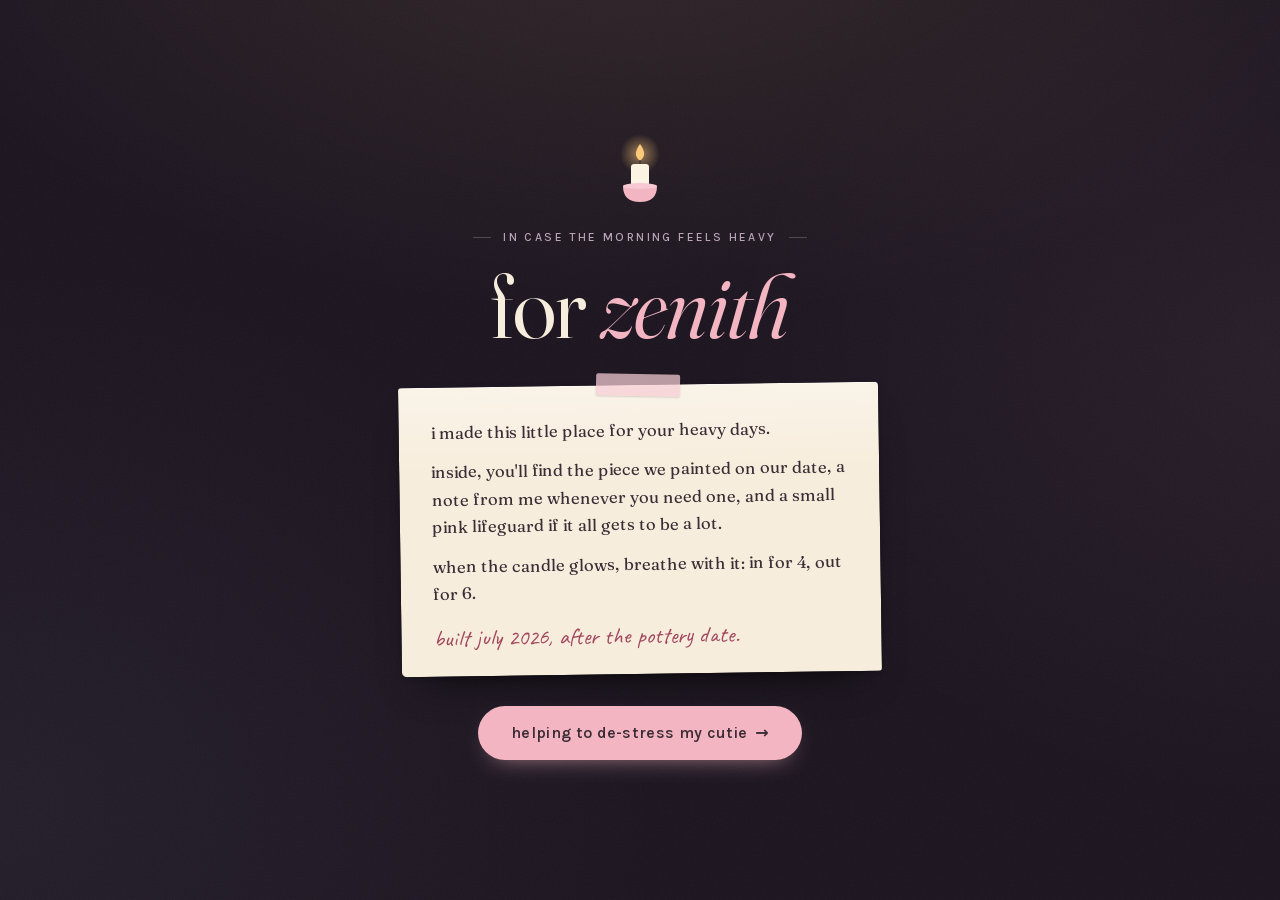
==== commit bf09f35f: "Redesign the page as a small sanctuary, lit by one candle The page becomes a short journey instead o" ====
--- a/index.html
+++ b/index.html
@@ -2,1097 +2,546 @@
 <html lang="en">
 <head>
 <meta charset="UTF-8">
-<meta name="viewport" content="width=device-width, initial-scale=1.0">
+<meta name="viewport" content="width=device-width, initial-scale=1.0, viewport-fit=cover">
 <title>for zenith</title>
 <meta name="description" content="a little place for heavy days: a candle, some notes, and a few dinosaurs.">
 <meta name="robots" content="noindex">
-<meta name="theme-color" content="#221a27">
+<meta name="theme-color" content="#1c1520">
 <meta property="og:title" content="for zenith">
 <meta property="og:description" content="in case the day feels heavy.">
 <meta property="og:type" content="website">
 <link rel="icon" href="data:image/svg+xml,<svg xmlns='http://www.w3.org/2000/svg' viewBox='0 0 100 100'><text y='.9em' font-size='90'>🕯️</text></svg>">
-<link rel="preconnect" href="https://fonts.googleapis.com">
-<link rel="preconnect" href="https://fonts.gstatic.com" crossorigin>
-<link href="https://fonts.googleapis.com/css2?family=Caveat:wght@500;600&family=Fraunces:ital,opsz,wght@0,9..144,400;0,9..144,500;1,9..144,400&family=Karla:wght@400;500&family=Special+Elite&display=swap" rel="stylesheet">
-<style>
-  :root {
-    --bg: #2b2230;
-    --bg-deep: #221a27;
-    --pink: #f5b8c4;
-    --pink-deep: #e39aab;
-    --glow: #ffc97a;
-    --cream: #fff6ea;
-    --muted: #a08ba0;
-    --wick: #4a3a45;
-  }
-
-  * { margin: 0; padding: 0; box-sizing: border-box; }
-
-  html, body { height: 100%; }
-
-  body {
-    background: radial-gradient(ellipse at 50% 30%, var(--bg) 0%, var(--bg-deep) 100%);
-    color: var(--cream);
-    font-family: 'Karla', sans-serif;
-    display: flex;
-    flex-direction: column;
-    align-items: center;
-    min-height: 100vh;
-    min-height: 100dvh;
-    overflow-x: hidden;
-    padding: 32px 20px 40px;
-    text-align: center;
-  }
-
-  header { margin-bottom: 8px; }
-
-  h1 {
-    font-family: 'Fraunces', serif;
-    font-weight: 400;
-    font-size: 1.9rem;
-    letter-spacing: 0.02em;
-    color: var(--pink);
-  }
-
-  h1 em { font-style: italic; cursor: pointer; -webkit-tap-highlight-color: transparent; }
-  h1 em:active { color: var(--glow); }
-
-  .sub {
-    margin-top: 10px;
-    font-size: 0.85rem;
-    letter-spacing: 0.14em;
-    text-transform: uppercase;
-    color: var(--muted);
-  }
-
-  .scene {
-    position: relative;
-    margin: 28px 0 10px;
-    width: 240px;
-    height: 300px;
-    display: flex;
-    align-items: flex-end;
-    justify-content: center;
-    cursor: pointer;
-    -webkit-tap-highlight-color: transparent;
-    border: none;
-    background: none;
-    outline-offset: 8px;
-    overflow: visible;
-  }
-
-  .scene:focus-visible { outline: 2px solid var(--pink); border-radius: 16px; }
-
-  .glow {
-    position: absolute;
-    z-index: 0;
-    left: 50%; top: 30%;
-    width: 340px; height: 340px;
-    transform: translate(-50%, -50%);
-    background: radial-gradient(circle, rgba(255,201,122,0.35) 0%, rgba(255,201,122,0.12) 40%, transparent 70%);
-    opacity: 0;
-    transition: opacity 1.2s ease;
-    pointer-events: none;
-  }
-
-  .lit .glow {
-    opacity: 1;
-    animation: breathe 10s ease-in-out infinite;
-  }
-
-  @keyframes breathe {
-    0%   { transform: translate(-50%, -50%) scale(0.9); }
-    40%  { transform: translate(-50%, -50%) scale(1.08); }
-    100% { transform: translate(-50%, -50%) scale(0.9); }
-  }
-
-  .flame {
-    position: absolute;
-    z-index: 5;
-    left: 50%; bottom: 208px;
-    width: 22px; height: 42px;
-    transform: translateX(-50%) scale(0);
-    transform-origin: bottom center;
-    background: radial-gradient(ellipse at 50% 80%, #fff3d6 0%, var(--glow) 45%, #f08a3c 80%, transparent 100%);
-    border-radius: 50% 50% 50% 50% / 62% 62% 38% 38%;
-    filter: blur(0.5px);
-    transition: transform 0.6s cubic-bezier(.34,1.56,.64,1);
-    pointer-events: none;
-  }
-
-  .lit .flame {
-    transform: translateX(-50%) scale(1);
-    animation: flicker 2.4s ease-in-out infinite;
-  }
-
-  @keyframes flicker {
-    0%, 100% { transform: translateX(-50%) scale(1) rotate(-1.5deg); }
-    25%      { transform: translateX(-52%) scale(1.05, 0.96) rotate(1deg); }
-    50%      { transform: translateX(-49%) scale(0.97, 1.04) rotate(-1deg); }
-    75%      { transform: translateX(-51%) scale(1.02) rotate(1.5deg); }
-  }
-
-  /* invisible tap target over the flame, active only when lit */
-  .flame-tap {
-    position: absolute;
-    z-index: 2;
-    left: 50%; bottom: 196px;
-    width: 76px; height: 84px;
-    transform: translateX(-50%);
-    background: none;
-    border: none;
-    cursor: pointer;
-    display: none;
-    -webkit-tap-highlight-color: transparent;
-  }
-  .lit .flame-tap { display: block; }
-  .flame-tap:focus-visible { outline: 1px dashed rgba(255,201,122,0.5); border-radius: 50%; }
-
-
-  .wick {
-    position: absolute;
-    z-index: 4;
-    left: 50%; bottom: 200px;
-    width: 3px; height: 12px;
-    transform: translateX(-50%);
-    background: var(--wick);
-    border-radius: 2px;
-  }
-
-  .candle {
-    position: absolute;
-    z-index: 3;
-    left: 50%; bottom: 110px;
-    width: 58px; height: 92px;
-    transform: translateX(-50%);
-    background: linear-gradient(180deg, #fdf3e3 0%, #f3e2cc 100%);
-    border-radius: 8px 8px 4px 4px;
-  }
-
-  .candle::before {
-    content: "";
-    position: absolute;
-    top: -4px; left: 0; right: 0;
-    height: 10px;
-    background: #fff8ec;
-    border-radius: 50%;
-  }
-
-  .holder {
-    position: absolute;
-    z-index: 2;
-    left: 50%; bottom: 24px;
-    width: 150px; height: 96px;
-    transform: translateX(-50%);
-    background:
-      radial-gradient(circle at 11px 0px, rgba(197,109,131,0.30) 0 5px, transparent 6px) 0 0 / 22px 14px repeat,
-      radial-gradient(circle at 11px 0px, rgba(197,109,131,0.30) 0 5px, transparent 6px) 11px 7px / 22px 14px repeat,
-      linear-gradient(160deg, var(--pink) 0%, var(--pink-deep) 78%, #d4879b 100%);
-    border-radius: 14px 14px 60px 60px / 14px 14px 78px 78px;
-    box-shadow: inset 0 -12px 24px rgba(0,0,0,0.18), inset 8px 6px 14px rgba(255,255,255,0.28);
-  }
-
-  .holder::after {
-    content: "";
-    position: absolute;
-    top: 16px; left: 22px;
-    width: 44px; height: 30px;
-    background: linear-gradient(140deg, #ffd3dc 0%, #fcc4d1 100%);
-    border-radius: 60% 45% 55% 50% / 55% 60% 45% 55%;
-    opacity: 0.9;
-  }
-
-  .holder-rim {
-    position: absolute;
-    z-index: 4;
-    left: 50%; bottom: 112px;
-    width: 162px; height: 18px;
-    transform: translateX(-50%);
-    background: linear-gradient(180deg, #fac9d3 0%, var(--pink-deep) 100%);
-    border-radius: 50%;
-  }
-
-  /* ---------- critters ---------- */
-  .critter { position: absolute; pointer-events: none; }
-
-  .tarantula {
-    top: 0; right: 10px;
-    display: flex; flex-direction: column; align-items: center;
-    animation: hangbob 4s ease-in-out infinite;
-  }
-  .tarantula .thread { width: 1.5px; height: 64px; background: rgba(255,246,234,0.22); }
-  @keyframes hangbob { 0%,100% { transform: translateY(0); } 50% { transform: translateY(10px); } }
-
-  .dog {
-    bottom: 2px;
-    animation: dance 1.6s ease-in-out infinite;
-    transform-origin: bottom center;
-  }
-  .chihuahua { left: -6px; }
-  .corgi { right: -14px; animation-delay: 0.4s; }
-
-  /* ---------- the culprits in hiding (--dir: -1 faces left, 1 faces right) ---------- */
-  .hideaway {
-    --stalk-x: 0px;
-    --stalk-y: 0px;
-    --dir: 1;
-    position: absolute;
-    top: 6px;
-    width: 132px;
-    height: 118px;
-    pointer-events: none;
-    overflow: visible;
-    z-index: 1;
-    transform: translate(var(--stalk-x), var(--stalk-y));
-    transition: transform 140ms ease-out, opacity 180ms ease;
-  }
-  .hideaway::before {
-    content: "";
-    position: absolute;
-    border-radius: 55% 45% 58% 42% / 50% 44% 56% 50%;
-    opacity: 0.9;
-    pointer-events: none;
-  }
-  .hideaway-spino { --dir: -1; right: max(8px, 4vw); }
-  .hideaway-spino::before {
-    inset: 8px 0 8px 4px;
-    background: radial-gradient(circle at 60% 50%, rgba(245,184,196,0.10) 0%, rgba(245,184,196,0.05) 45%, transparent 72%);
-  }
-  .hideaway-cerato { --dir: 1; left: max(8px, 4vw); }
-  .hideaway-cerato::before {
-    inset: 8px 4px 8px 0;
-    background: radial-gradient(circle at 40% 50%, rgba(245,184,196,0.10) 0%, rgba(245,184,196,0.05) 45%, transparent 72%);
-  }
-  .hideaway.stalking { opacity: 1; }
-  .hideaway.undercover {
-    opacity: 0 !important;
-    transform: translate(0, -8px) !important;
-    transition: opacity 900ms ease, transform 900ms ease;
-  }
-
-  .dino-pal {
-    --peek-y: 0px;
-    --peek-rot: 0deg;
-    position: absolute;
-    bottom: 2px;
-    transform: translateY(var(--peek-y)) scaleX(var(--dir)) rotate(var(--peek-rot));
-    transform-origin: center bottom;
-    transition: transform 140ms ease-out, opacity 180ms ease, filter 180ms ease;
-    pointer-events: none;
-    opacity: 0.74;
-    z-index: 2;
-  }
-  .hideaway-spino .dino-pal { right: 4px; }
-  .hideaway-cerato .dino-pal { left: 2px; bottom: 1px; }
-  .hideaway.stalking .dino-pal { opacity: 0.92; }
-
-  .dino-image {
-    display: block;
-    width: auto;
-    height: 72px;
-    max-width: none;
-    user-select: none;
-    -webkit-user-drag: none;
-    pointer-events: none;
-    filter: grayscale(1) sepia(0.42) hue-rotate(284deg) saturate(0.72) brightness(1.12) contrast(0.96) drop-shadow(0 2px 4px rgba(0,0,0,0.10));
-  }
-  .hideaway-cerato .dino-image { height: 74px; }
-  .hideaway.stalking .dino-image {
-    filter: grayscale(1) sepia(0.42) hue-rotate(284deg) saturate(0.9) brightness(1.16) contrast(1) drop-shadow(0 3px 6px rgba(0,0,0,0.14));
-  }
-
-  .feet-tap {
-    position: absolute;
-    bottom: -4px;
-    border: 0;
-    padding: 0;
-    margin: 0;
-    background: transparent;
-    cursor: pointer;
-    pointer-events: auto;
-    -webkit-tap-highlight-color: transparent;
-    touch-action: manipulation;
-    z-index: 3;
-  }
-  .hideaway-spino .feet-tap { left: 36%; width: 38%; height: 46%; }
-  .hideaway-cerato .feet-tap { left: 28%; width: 45%; height: 44%; }
-  .feet-tap:focus-visible {
-    outline: 2px dashed rgba(245, 184, 196, 0.7);
-    outline-offset: 2px;
-    border-radius: 50%;
-  }
-  .hideaway.undercover .feet-tap { pointer-events: none !important; }
-
-  .dino-pal.scare {
-    animation: dinoJumpscare 1.05s cubic-bezier(.24,.9,.2,1) forwards;
-    transition: none;
-    opacity: 1;
-    z-index: 12;
-  }
-  @keyframes dinoJumpscare {
-    0%   { transform: translate(0,0) scaleX(var(--dir)) scale(1) rotate(0deg); }
-    20%  { transform: translate(calc(var(--dir) * 4px),-4px) scaleX(var(--dir)) scale(1.04) rotate(calc(var(--dir) * 2deg)); }
-    55%  { transform: translate(calc(var(--dir) * 42px),-74px) scaleX(var(--dir)) scale(1.60) rotate(calc(var(--dir) * 8deg)); }
-    80%  { transform: translate(calc(var(--dir) * 34px),-66px) scaleX(var(--dir)) scale(1.46) rotate(calc(var(--dir) * 6deg)); }
-    100% { transform: translate(0,0) scaleX(var(--dir)) scale(1) rotate(0deg); }
-  }
-
-  .dino-rawr {
-    position: absolute;
-    bottom: 92px;
-    transform: scale(0.8);
-    font-size: 0.92rem;
-    font-weight: 700;
-    letter-spacing: 0.08em;
-    color: rgba(255,246,234,0.95);
-    text-shadow: 0 2px 10px rgba(0,0,0,0.18);
-    opacity: 0;
-    pointer-events: none;
-    z-index: 13;
-  }
-  .hideaway-spino .dino-rawr { right: 22px; }
-  .hideaway-cerato .dino-rawr { left: 20px; }
-  .dino-rawr.show { animation: rawrPop 0.9s ease forwards; }
-  @keyframes rawrPop {
-    0%   { opacity: 0; transform: translateY(10px) scale(0.6); }
-    30%  { opacity: 1; transform: translateY(-10px) scale(1.05); }
-    65%  { opacity: 1; transform: translateY(-18px) scale(1); }
-    100% { opacity: 0; transform: translateY(-24px) scale(0.92); }
-  }
-
-  @keyframes dance {
-    0%, 100% { transform: translateY(0) rotate(-6deg); }
-    50%      { transform: translateY(-9px) rotate(6deg); }
-  }
-
-  .pond {
-    position: relative;
-    width: 100vw;
-    height: 116px;
-    margin-top: auto;
-    pointer-events: none;
-    overflow: hidden;
-  }
-  .pond * { pointer-events: none; }
-  .pond .flip {
-    pointer-events: auto;
-    cursor: pointer;
-    -webkit-tap-highlight-color: transparent;
-  }
-  .pond .flip:focus-visible { outline: 1px dashed rgba(245,184,196,0.6); border-radius: 12px; }
-  .swimmer {
-    position: absolute;
-    left: 0; top: 10px;
-    animation: swim 16s ease-in-out infinite alternate;
-  }
-  .swimmer .flip {
-    display: block;
-    animation: flipdir 32s steps(1) infinite, bob 3s ease-in-out infinite;
-  }
-  @keyframes swim { from { transform: translateX(2vw); } to { transform: translateX(calc(98vw - 100px)); } }
-  @keyframes flipdir { 0%, 100% { transform: scaleX(1); } 50% { transform: scaleX(-1); } }
-  @keyframes bob { 0%,100% { translate: 0 0; } 50% { translate: 0 -6px; } }
-
-  @media (max-width: 640px) {
-    .hideaway { top: -2px; width: 106px; height: 96px; }
-    .hideaway-spino { right: 4px; }
-    .hideaway-cerato { left: 4px; }
-    .hideaway-spino .dino-image, .hideaway-cerato .dino-image { height: 58px; }
-    .dino-rawr { bottom: 72px; font-size: 0.8rem; }
-    .hideaway-spino .dino-rawr { right: 12px; }
-    .hideaway-cerato .dino-rawr { left: 12px; }
-  }
-
-  @media (prefers-reduced-motion: reduce) {
-    .tarantula, .dog, .swimmer, .swimmer .flip { animation: none; }
-    .hideaway, .dino-pal { transition: none; }
-    .dino-pal.scare { animation-duration: 0.01s; }
-  }
-
-  .snake { position: absolute; pointer-events: none; }
-
-  /* corn snake draped along the holder rim */
-  .corn {
-    bottom: 118px; left: 50%;
-    z-index: 5;
-    transform: translateX(-50%);
-    animation: sway 5s ease-in-out infinite;
-  }
-  @keyframes sway { 0%,100% { transform: translateX(-52%);} 50% { transform: translateX(-48%);} }
-
-  /* kingsnake coiled at the left front of the holder */
-  .king { bottom: 16px; left: 28px; animation: coilbob 6s ease-in-out infinite; }
-
-  /* ball python coiled at the right front */
-  .ball { bottom: 14px; right: 30px; animation: coilbob 7s ease-in-out infinite reverse; }
-
-  @keyframes coilbob { 0%,100% { transform: rotate(-2deg);} 50% { transform: rotate(2deg);} }
-
-  @media (prefers-reduced-motion: reduce) { .snake { animation: none; } }
-
-  .hint2 { margin-top: 6px; opacity: 0.75; }
-  .hint {
-    font-size: 0.8rem;
-    letter-spacing: 0.12em;
-    text-transform: uppercase;
-    color: var(--muted);
-    transition: opacity 0.8s ease;
-    min-height: 1.2em;
-  }
-
-  .note-area {
-    position: relative;
-    z-index: 2;
-    max-width: 480px;
-    width: 100%;
-    min-height: 190px;
-    display: flex;
-    flex-direction: column;
-    align-items: center;
-    justify-content: flex-start;
-    margin-top: 18px;
-  }
-
-  .note {
-    font-family: 'Caveat', cursive;
-    font-weight: 500;
-    font-size: 1.85rem;
-    line-height: 1.35;
-    color: var(--cream);
-    opacity: 0;
-    transform: translateY(10px);
-    transition: opacity 1s ease, transform 1s ease;
-    padding: 0 8px;
-  }
-
-  .note.show { opacity: 1; transform: translateY(0); }
-  .note.secret { color: var(--pink); }
-  .note.case {
-    font-family: 'Special Elite', monospace;
-    font-size: 1rem;
-    line-height: 1.7;
-    color: var(--glow);
-    text-align: left;
-    white-space: pre-line;
-  }
-
-  .pill {
-    background: none;
-    border: 1px solid rgba(245,184,196,0.45);
-    color: var(--pink);
-    font-family: 'Karla', sans-serif;
-    font-size: 0.85rem;
-    letter-spacing: 0.1em;
-    text-transform: uppercase;
-    padding: 10px 22px;
-    border-radius: 999px;
-    cursor: pointer;
-    transition: background 0.25s ease, color 0.25s ease;
-  }
-
-  .pill:hover, .pill:focus-visible { background: var(--pink); color: var(--bg-deep); outline: none; }
-
-
-  .intro {
-    max-width: 420px;
-    margin-top: 10vh;
-    display: flex;
-    flex-direction: column;
-    align-items: center;
-    gap: 28px;
-    transition: opacity 0.6s ease;
-  }
-  .intro-text {
-    font-size: 0.95rem;
-    line-height: 2;
-    letter-spacing: 0.06em;
-    color: var(--muted);
-  }
-  .intro-text b { color: var(--pink); font-weight: 500; }
-  .pill.start {
-    text-transform: none;
-    letter-spacing: 0.05em;
-    font-size: 1rem;
-    padding: 13px 26px;
-  }
-  .main {
-    position: relative;
-    display: flex;
-    flex-direction: column;
-    align-items: center;
-    width: 100%;
-    flex: 1;
-  }
-  .main.hidden { display: none; }
-
-
-  /* ---------- breathing mode ---------- */
-  .breath-overlay {
-    position: fixed;
-    inset: 0;
-    background: var(--bg-deep);
-    display: flex;
-    flex-direction: column;
-    align-items: center;
-    justify-content: center;
-    z-index: 30; /* above the fixed buttons: nothing but the breath */
-    opacity: 0;
-    pointer-events: none;
-    transition: opacity 1s ease;
-  }
-
-  .breath-overlay.on { opacity: 1; pointer-events: auto; }
-
-  .breath-glow {
-    width: 220px; height: 220px;
-    border-radius: 50%;
-    background: radial-gradient(circle, rgba(255,201,122,0.5) 0%, rgba(245,184,196,0.25) 55%, transparent 75%);
-    transform: scale(0.7);
-  }
-
-  .breath-overlay.on .breath-glow {
-    animation: breathBig 10s ease-in-out infinite;
-  }
-
-  @keyframes breathBig {
-    0%   { transform: scale(0.7); }
-    40%  { transform: scale(1.25); }
-    100% { transform: scale(0.7); }
-  }
-
-  .breath-text {
-    margin-top: 48px;
-    font-family: 'Fraunces', serif;
-    font-size: 1.4rem;
-    color: var(--cream);
-    min-height: 1.6em;
-    letter-spacing: 0.04em;
-  }
-
-  .breath-sub {
-    margin-top: 10px;
-    font-size: 0.8rem;
-    letter-spacing: 0.14em;
-    text-transform: uppercase;
-    color: var(--muted);
-  }
-
-  .breath-exit {
-    position: absolute;
-    bottom: 40px;
-    background: none;
-    border: none;
-    color: rgba(160,139,160,0.7);
-    font-family: 'Karla', sans-serif;
-    font-size: 0.8rem;
-    letter-spacing: 0.12em;
-    text-transform: uppercase;
-    cursor: pointer;
-    padding: 12px 20px;
-  }
-  .breath-exit:hover, .breath-exit:focus-visible { color: var(--cream); outline: none; }
-
-  @media (prefers-reduced-motion: reduce) {
-    .lit .glow, .lit .flame, .breath-overlay.on .breath-glow { animation: none; }
-    .note, .pill, .glow, .flame { transition-duration: 0.2s; }
-  }
-
-  /* ---- CASE FILE #003: the vanishing dinosaurs ---- */
-  .clue {
-    position: fixed;
-    z-index: 9;
-    background: none;
-    border: 0;
-    padding: 8px;
-    cursor: pointer;
-    opacity: 0.45;
-    transition: opacity 0.25s ease, transform 0.25s ease;
-    -webkit-tap-highlight-color: transparent;
-    touch-action: manipulation;
-  }
-  .clue:hover, .clue:focus-visible { opacity: 1; transform: scale(1.08); outline: none; }
-  .clue:focus-visible { outline: 1px dashed rgba(255,201,122,0.6); border-radius: 8px; }
-  .clue.found { opacity: 0; transform: scale(0.5); pointer-events: none; }
-  .clue svg { display: block; }
-
-  .clue-tracks { left: 24vw; bottom: 136px; }
-  .clue-chalk { right: 8vw; bottom: 190px; text-align: center; }
-  .chalk-label {
-    display: block;
-    margin-top: 2px;
-    font-family: 'Special Elite', monospace;
-    font-size: 0.62rem;
-    letter-spacing: 0.1em;
-    color: rgba(255,246,234,0.55);
-  }
-  .clue-scrap { right: 6vw; top: 30vh; }
-  .scrap-paper {
-    display: block;
-    background: var(--cream);
-    color: var(--wick);
-    font-family: 'Special Elite', monospace;
-    font-size: 0.82rem;
-    letter-spacing: 0.04em;
-    padding: 9px 12px 14px;
-    transform: rotate(-7deg);
-    box-shadow: 0 4px 12px rgba(0,0,0,0.35);
-    clip-path: polygon(0 0, 100% 0, 100% 68%, 86% 82%, 72% 68%, 56% 86%, 40% 70%, 24% 88%, 10% 72%, 0 86%);
-  }
-
-  .case-tab {
-    position: fixed;
-    left: 14px;
-    bottom: 14px;
-    z-index: 20;
-    font-family: 'Special Elite', monospace;
-    font-size: 0.78rem;
-    letter-spacing: 0.08em;
-    color: var(--glow);
-    background: rgba(255,201,122,0.10);
-    border: 1px dashed rgba(255,201,122,0.5);
-    border-radius: 4px;
-    padding: 8px 12px;
-    cursor: pointer;
-    -webkit-tap-highlight-color: transparent;
-  }
-  .case-tab:hover, .case-tab:focus-visible { background: rgba(255,201,122,0.2); outline: none; }
-
-  .case-panel {
-    position: fixed;
-    left: 14px;
-    bottom: 58px;
-    z-index: 20;
-    width: min(280px, 84vw);
-    background: rgba(34,26,39,0.96);
-    border: 1px solid rgba(255,201,122,0.35);
-    border-radius: 6px;
-    padding: 14px 16px;
-    font-family: 'Special Elite', monospace;
-    font-size: 0.8rem;
-    line-height: 1.7;
-    color: var(--glow);
-    box-shadow: 0 10px 34px rgba(0,0,0,0.45);
-    display: none;
-  }
-  .case-panel.open { display: block; }
-  .case-panel .case-title { margin-bottom: 6px; }
-  .case-panel .ev { color: var(--muted); }
-  .case-panel .ev.got { color: var(--pink); }
-  .case-panel .case-hint { margin-top: 6px; color: rgba(255,246,234,0.5); font-size: 0.72rem; }
-  .case-reset {
-    margin-top: 8px;
-    padding: 0;
-    background: none;
-    border: 0;
-    font: inherit;
-    font-size: 0.7rem;
-    color: var(--muted);
-    text-decoration: underline dotted;
-    cursor: pointer;
-  }
-  .case-reset:hover, .case-reset:focus-visible { color: var(--glow); outline: none; }
-
-  .reveal-dim {
-    position: fixed;
-    inset: 0;
-    background: rgba(15,10,18,0);
-    pointer-events: none;
-    z-index: 11;
-    transition: background 0.7s ease;
-  }
-  .reveal-dim.on { background: rgba(15,10,18,0.55); }
-  .reveal-line {
-    position: fixed;
-    top: 38%;
-    left: 50%;
-    transform: translate(-50%, -50%);
-    width: 90vw;
-    text-align: center;
-    font-family: 'Special Elite', monospace;
-    font-size: 1.05rem;
-    letter-spacing: 0.1em;
-    color: var(--glow);
-    text-shadow: 0 2px 14px rgba(0,0,0,0.5);
-    opacity: 0;
-    pointer-events: none;
-    z-index: 12;
-    transition: opacity 0.5s ease;
-  }
-  .reveal-line.on { opacity: 1; }
-
-  /* ---- culprits at large: the chase ---- */
-  .chaser {
-    position: fixed;
-    left: 0;
-    top: 0;
-    z-index: 15;
-    cursor: pointer;
-    will-change: transform;
-    -webkit-tap-highlight-color: transparent;
-    touch-action: manipulation;
-  }
-  .chaser .flip { display: block; }
-  .chaser .body { display: block; transform-origin: center bottom; }
-  .chaser img {
-    display: block;
-    height: 66px;
-    width: auto;
-    max-width: none;
-    pointer-events: none;
-    user-select: none;
-    -webkit-user-drag: none;
-    filter: drop-shadow(0 4px 6px rgba(0,0,0,0.28));
-  }
-  .chaser.running .body { animation: chaseBob 0.38s ease-in-out infinite; }
-  @keyframes chaseBob {
-    0%, 100% { transform: translateY(0) rotate(-3deg); }
-    50%      { transform: translateY(-7px) rotate(3deg); }
-  }
-  .chaser.pop .body { animation: chaserPop 0.5s ease; }
-  @keyframes chaserPop {
-    0%   { transform: scale(1); }
-    40%  { transform: scale(1.28) rotate(-5deg); }
-    100% { transform: scale(1); }
-  }
-  .chaser .crawr {
-    position: absolute;
-    left: 50%;
-    top: -16px;
-    transform: translateX(-50%) scale(0.8);
-    font-size: 0.9rem;
-    font-weight: 700;
-    letter-spacing: 0.08em;
-    color: rgba(255,246,234,0.95);
-    text-shadow: 0 2px 10px rgba(0,0,0,0.2);
-    opacity: 0;
-    pointer-events: none;
-    white-space: nowrap;
-  }
-  .chaser .crawr.show { animation: rawrPop 0.9s ease forwards; }
-
-  /* ---- BONK: the ankylosaurus fights back ---- */
-  .chaser .cbonk {
-    position: absolute;
-    left: 50%;
-    top: -16px;
-    transform: translateX(-50%) scale(0.8);
-    font-size: 0.88rem;
-    font-weight: 700;
-    letter-spacing: 0.08em;
-    color: var(--pink);
-    text-shadow: 0 2px 10px rgba(0,0,0,0.25);
-    opacity: 0;
-    pointer-events: none;
-    white-space: nowrap;
-  }
-  .chaser .cbonk.show { animation: rawrPop 0.95s ease forwards; }
-  .chaser .cstars {
-    position: absolute;
-    left: 50%;
-    top: -4px;
-    transform: translateX(-50%);
-    font-size: 0.8rem;
-    color: var(--glow);
-    text-shadow: 0 1px 8px rgba(0,0,0,0.3);
-    opacity: 0;
-    pointer-events: none;
-    white-space: nowrap;
-  }
-  .chaser .cstars.show { animation: dizzyStars 0.95s ease forwards; }
-  @keyframes dizzyStars {
-    0%   { opacity: 0; transform: translateX(-50%) translateY(6px) rotate(0deg); }
-    25%  { opacity: 1; transform: translateX(-46%) translateY(-4px) rotate(8deg); }
-    50%  { opacity: 1; transform: translateX(-54%) translateY(-7px) rotate(-8deg); }
-    75%  { opacity: 1; transform: translateX(-47%) translateY(-9px) rotate(6deg); }
-    100% { opacity: 0; transform: translateX(-50%) translateY(-13px) rotate(0deg); }
-  }
-  .chaser.bonked .body { animation: bonkSquash 0.9s cubic-bezier(.22,.9,.3,1.1); }
-  @keyframes bonkSquash {
-    0%   { transform: scale(1,1); }
-    14%  { transform: scale(1.18,0.68) translateY(5px); }
-    38%  { transform: scale(0.9,1.1) translateY(-3px); }
-    60%  { transform: scale(1.06,0.95); }
-    100% { transform: scale(1,1); }
-  }
-  #ankyCursor.bonk svg { animation: ankyBonk 0.32s ease; }
-  @keyframes ankyBonk {
-    0%   { transform: rotate(0deg) scale(1); }
-    38%  { transform: rotate(-26deg) scale(1.08); }
-    100% { transform: rotate(0deg) scale(1); }
-  }
-
-  /* ---- containment protocol + heart cursor ---- */
-  .cage-back, .cage-front {
-    position: fixed;
-    right: 14px;
-    top: 10px;
-    pointer-events: none;
-    opacity: 0;
-    transform: translateY(-16px);
-    transition: opacity 0.55s ease, transform 0.55s ease;
-  }
-  .cage-back { z-index: 13; }
-  .cage-front { z-index: 15; }
-  .cage-back.on, .cage-front.on { opacity: 1; transform: translateY(0); }
-  #cageBack2, #cageFront2 { right: auto; left: 14px; }
-  /* the notes always outrank the paddocks */
-  .note { position: relative; z-index: 16; text-shadow: 0 1px 8px rgba(34,26,39,0.85); }
-  .cage-back svg, .cage-front svg { display: block; }
-  .chaser.caged { z-index: 14 !important; }
-  .cage-front.zap svg { animation: cageZap 0.55s ease; }
-  .cage-front.zap .zapbolt { animation: zapBolt 0.55s ease; }
-  @keyframes cageZap {
-    0%, 100% { filter: none; }
-    20%, 60% { filter: brightness(1.7) drop-shadow(0 0 8px rgba(232,193,90,0.8)); }
-    40%, 80% { filter: brightness(1.1); }
-  }
-  @keyframes zapBolt {
-    0%   { opacity: 0; }
-    25%  { opacity: 1; }
-    55%  { opacity: 0.4; }
-    75%  { opacity: 0.9; }
-    100% { opacity: 0; }
-  }
-  .cage-front.rattle { animation: cageRattle 0.32s ease; }
-  @keyframes cageRattle {
-    0%, 100% { translate: 0 0; }
-    25% { translate: -2.5px 0; }
-    50% { translate: 2.5px 0; }
-    75% { translate: -1.5px 0; }
-  }
-
-  #ankyCursor .heart-svg { display: none; }
-  #ankyCursor.heart .anky-svg { display: none; }
-  #ankyCursor.heart .heart-svg {
-    display: block;
-    width: 42px;
-    height: auto;
-    filter: drop-shadow(0 3px 6px rgba(0,0,0,0.3));
-    animation: heartPulse 1.6s ease-in-out infinite;
-    transform-origin: center center;
-  }
-  #ankyCursor.heart .anky-flip { transform: translate(-50%, -50%) !important; }
-  #ankyCursor.heart.waddle .heart-svg { animation: heartPulse 0.6s ease-in-out infinite; }
-  #ankyCursor.heart-pop .anky-flip { animation: heartPop 0.6s cubic-bezier(.2,1.4,.4,1); }
-  @keyframes heartPulse {
-    0%, 100% { transform: scale(1); }
-    50%      { transform: scale(1.15); }
-  }
-  @keyframes heartPop {
-    0%   { transform: translate(-50%, -50%) scale(0.2) rotate(-20deg); }
-    60%  { transform: translate(-50%, -50%) scale(1.3) rotate(6deg); }
-    100% { transform: translate(-50%, -50%) scale(1) rotate(0deg); }
-  }
-  #ankyCursor.heart.bonk .heart-svg { animation: ankyBonk 0.32s ease; }
-
-  /* ---- the release button (a mistake) ---- */
-  .release-btn {
-    position: fixed;
-    right: 14px;
-    top: 142px;
-    z-index: 20;
-    font-family: 'Special Elite', monospace;
-    font-size: 0.7rem;
-    letter-spacing: 0.05em;
-    color: #3a3325;
-    background: #e8c15a;
-    border: 2px solid #3a3325;
-    border-radius: 6px;
-    padding: 7px 10px;
-    cursor: pointer;
-    opacity: 0;
-    pointer-events: none;
-    transform: translateY(-8px);
-    transition: opacity 0.4s ease, transform 0.4s ease;
-    box-shadow: 0 4px 12px rgba(0,0,0,0.35);
-    -webkit-tap-highlight-color: transparent;
-  }
-  .release-btn.on { opacity: 1; pointer-events: auto; transform: translateY(0); }
-  .release-btn.on:hover, .release-btn.on:focus-visible { background: #f0cd6e; outline: none; }
-  .release-btn:disabled { cursor: default; }
-  .release-btn.bite1 { clip-path: polygon(0 0, 72% 0, 66% 18%, 74% 34%, 64% 52%, 72% 68%, 65% 84%, 70% 100%, 0 100%); }
-  .release-btn.bite2 { clip-path: polygon(0 0, 46% 0, 40% 16%, 48% 32%, 38% 50%, 46% 66%, 39% 82%, 44% 100%, 0 100%); }
-  .release-btn.bite3 { clip-path: polygon(0 0, 24% 0, 18% 20%, 25% 38%, 16% 56%, 23% 74%, 17% 100%, 0 100%); }
-  #releaseBtn2 { right: auto; left: 14px; }
-  #releaseBtn2.bite1 { clip-path: polygon(100% 0, 28% 0, 34% 18%, 26% 34%, 36% 52%, 28% 68%, 35% 84%, 30% 100%, 100% 100%); }
-  #releaseBtn2.bite2 { clip-path: polygon(100% 0, 54% 0, 60% 16%, 52% 32%, 62% 50%, 54% 66%, 61% 82%, 56% 100%, 100% 100%); }
-  #releaseBtn2.bite3 { clip-path: polygon(100% 0, 76% 0, 82% 20%, 75% 38%, 84% 56%, 77% 74%, 83% 100%, 100% 100%); }
-  .release-btn.eaten { opacity: 0 !important; transform: translateY(2px) scale(0.7) rotate(-6deg); transition: opacity 0.28s ease, transform 0.28s ease; }
-  .chaser.chomp .body { animation: chompLunge 0.34s ease; }
-  @keyframes chompLunge {
-    0%   { transform: none; }
-    40%  { transform: translateY(-7px) rotate(-9deg) scale(1.07); }
-    70%  { transform: translateY(2px) rotate(4deg) scale(0.97); }
-    100% { transform: none; }
-  }
-  .cage-front.open { opacity: 0.22; transform: translateY(-12px); }
-
-  /* ---- rest mode: hands-free ---- */
-  .rest-btn {
-    position: fixed;
-    right: 14px;
-    bottom: 14px;
-    z-index: 20;
-    font-family: 'Special Elite', monospace;
-    font-size: 0.78rem;
-    letter-spacing: 0.06em;
-    color: var(--pink);
-    background: rgba(245,184,196,0.10);
-    border: 1px dashed rgba(245,184,196,0.55);
-    border-radius: 4px;
-    padding: 9px 13px;
-    cursor: pointer;
-    -webkit-tap-highlight-color: transparent;
-    touch-action: manipulation;
-  }
-  .rest-btn:hover, .rest-btn:focus-visible { background: rgba(245,184,196,0.2); outline: none; }
-  .rest-btn.on { color: var(--glow); border-color: rgba(255,201,122,0.6); background: rgba(255,201,122,0.14); }
-  .rest-note {
-    position: fixed;
-    right: 14px;
-    bottom: 52px;
-    z-index: 20;
-    max-width: min(260px, 70vw);
-    font-family: 'Special Elite', monospace;
-    font-size: 0.7rem;
-    line-height: 1.6;
-    text-align: right;
-    color: rgba(255,246,234,0.5);
-    opacity: 0;
-    pointer-events: none;
-    transition: opacity 0.4s ease;
-  }
-  .rest-note.on { opacity: 1; }
-  @media (max-width: 640px) {
-    .rest-btn { font-size: 0.72rem; padding: 10px 12px; }
-  }
-
-  @media (max-width: 640px) {
-    .cage-back svg, .cage-front svg { width: 150px; }
-    .cage-back, .cage-front { right: 8px; top: 96px; }
-    #cageBack2, #cageFront2 { right: auto; left: 8px; }
-    #ankyCursor.heart .heart-svg { width: 36px; }
-    .release-btn { right: 8px; top: 206px; font-size: 0.66rem; max-width: 45vw; white-space: normal; line-height: 1.35; text-align: center; }
-    #releaseBtn2 { right: auto; left: 8px; }
-  }
-  @media (prefers-reduced-motion: reduce) {
-    #ankyCursor.heart .heart-svg, #ankyCursor.heart.waddle .heart-svg,
-    .cage-front.zap svg, .cage-front.rattle { animation: none; }
-  }
-
-  @media (max-width: 640px) {
-    .chaser img { height: 52px; }
-  }
-  @media (prefers-reduced-motion: reduce) {
-    .chaser.running .body { animation: none; }
-    .chaser.bonked .body, .chaser .cstars.show, #ankyCursor.bonk svg { animation: none; }
-  }
-
-  /* ---- the detective is an ankylosaurus ---- */
-  .anky-hide-cursor, .anky-hide-cursor * { cursor: none !important; }
-  #ankyCursor {
-    position: fixed;
-    left: 0;
-    top: 0;
-    z-index: 50; /* it's the cursor: always on top */
-    pointer-events: none;
-    opacity: 0;
-    will-change: transform;
-  }
-  #ankyCursor.on { opacity: 1; }
-  #ankyCursor .anky-flip {
-    display: block;
-    transform: translate(-50%, -56%) scaleX(1);
-  }
-  #ankyCursor.left .anky-flip { transform: translate(-50%, -56%) scaleX(-1); }
-  #ankyCursor svg {
-    display: block;
-    width: 62px;
-    height: auto;
-    filter: drop-shadow(0 3px 5px rgba(0,0,0,0.3));
-    transform-origin: center 70%;
-  }
-  #ankyCursor.waddle svg { animation: ankyWaddle 0.34s ease-in-out infinite; }
-  @keyframes ankyWaddle {
-    0%, 100% { transform: rotate(-4deg) translateY(0); }
-    50%      { transform: rotate(4deg) translateY(-3px); }
-  }
-  @media (max-width: 640px) {
-    #ankyCursor svg { width: 52px; }
-  }
-  @media (prefers-reduced-motion: reduce) {
-    #ankyCursor.waddle svg { animation: none; }
-  }
-
-  @media (max-width: 640px) {
-    .clue-tracks { left: 26vw; bottom: 124px; }
-    .clue-chalk { right: 3vw; bottom: 150px; }
-    .clue-scrap { right: 4vw; top: 24vh; }
-    .case-panel { font-size: 0.74rem; }
-  }
-</style>
+<link rel="preload" href="assets/fonts/fraunces.woff2" as="font" type="font/woff2" crossorigin>
+<link rel="preload" href="assets/fonts/karla.woff2" as="font" type="font/woff2" crossorigin>
+<link rel="preload" href="assets/fonts/caveat.woff2" as="font" type="font/woff2" crossorigin>
+<link rel="stylesheet" href="styles.css">
+<script src="script.js" defer></script>
 </head>
 <body>
 
-<header>
-  <h1>for <em id="nameTap">zenith</em></h1>
-  <p class="sub" id="sub">in case the day feels heavy</p>
-</header>
-
-<div class="intro" id="intro">
-  <p class="intro-text">
-    i made this little place for your heavy days.<br>
-    inside, you'll find the piece we painted on our date,<br>
-    a note from me whenever you need one,<br>
-    and a small pink lifeguard if it all gets to be a lot.<br>
-    when the candle glows, breathe with it: in for 4, out for 6.<br>
-    <b>built july 2026, after the pottery date.</b>
-  </p>
-  <button class="pill start" id="startBtn">helping to de-stress my cutie</button>
+<!-- ================= the cover: a letter, and one way in ================= -->
+<section class="cover" id="intro" aria-labelledby="coverTitle">
+  <div class="cover-inner">
+    <svg class="cover-candle" width="44" height="64" viewBox="0 0 44 64" aria-hidden="true">
+      <circle class="cover-candle-glow" cx="22" cy="14" r="20" fill="url(#coverGlow)"/>
+      <defs>
+        <radialGradient id="coverGlow"><stop offset="0" stop-color="rgba(255,201,122,0.55)"/><stop offset="1" stop-color="rgba(255,201,122,0)"/></radialGradient>
+      </defs>
+      <path class="cover-candle-flame" d="M22 4 C27 11 28 16 22 21 C16 16 17 11 22 4 Z" fill="#ffc97a"/>
+      <rect x="21" y="20" width="2" height="5" rx="1" fill="#4a3a45"/>
+      <rect x="13" y="24" width="18" height="26" rx="3" fill="#fdf3e3"/>
+      <path d="M5 46 H39 Q39 62 22 62 Q5 62 5 46 Z" fill="#f2b5c1"/>
+      <ellipse cx="22" cy="46" rx="17" ry="3" fill="#f7c9d3"/>
+    </svg>
+    <p class="eyebrow cover-eyebrow" data-time-sub>in case the day feels heavy</p>
+    <h1 class="cover-title" id="coverTitle">for <em>zenith</em></h1>
+
+    <div class="letter">
+      <p>i made this little place for your heavy days.</p>
+      <p>inside, you'll find the piece we painted on our date, a note from me whenever you need one, and a small pink lifeguard if it all gets to be a lot.</p>
+      <p>when the candle glows, breathe with it: in for 4, out for 6.</p>
+      <p class="letter-sign">built july 2026, after the pottery date.</p>
+    </div>
+
+    <button class="btn btn-primary btn-lg" id="startBtn" type="button">helping to de-stress my cutie <span class="btn-arrow" aria-hidden="true">&rarr;</span></button>
+  </div>
+</section>
+
+<div class="main hidden" id="main">
+
+  <header class="topbar">
+    <div class="topbar-inner">
+      <a class="wordmark" href="#top" aria-label="for zenith, back to the top">
+        <svg width="14" height="20" viewBox="0 0 14 20" aria-hidden="true"><path d="M7 1 C9.5 4.5 10 6.5 7 9 C4 6.5 4.5 4.5 7 1 Z" fill="#ffc97a"/><rect x="3.5" y="9" width="7" height="10" rx="1.5" fill="#fdf3e3"/></svg>
+        <span>for zenith</span>
+      </a>
+      <nav class="nav" aria-label="Sections">
+        <a href="#notes">notes</a>
+        <a href="#breathe">breathe</a>
+        <a href="#case">case</a>
+        <a href="#rest">rest</a>
+      </nav>
+    </div>
+  </header>
+
+  <main>
+
+    <!-- ================= hello: what sounds good right now? ================= -->
+    <section class="sec welcome" id="top" aria-labelledby="helloTitle">
+      <div class="sec-head reveal">
+        <p class="eyebrow" data-time-sub>in case the day feels heavy</p>
+        <h1 class="hello" id="helloTitle">for <button class="name-tap" id="nameTap" type="button">zenith</button></h1>
+        <p class="lede">no rush, and nothing to finish. what sounds good right now?</p>
+      </div>
+
+      <div class="choices reveal">
+        <button class="choice choice-candle" type="button" data-go="notes">
+          <svg class="choice-art" width="48" height="48" viewBox="0 0 48 48" aria-hidden="true">
+            <circle cx="24" cy="14" r="13" fill="rgba(255,201,122,0.22)"/>
+            <path d="M24 6 C28 11 28.5 14.5 24 18 C19.5 14.5 20 11 24 6 Z" fill="#ffc97a"/>
+            <rect x="18" y="19" width="12" height="15" rx="2" fill="#fdf3e3"/>
+            <path d="M9 32 H39 Q39 45 24 45 Q9 45 9 32 Z" fill="#f2b5c1"/>
+            <ellipse cx="24" cy="32" rx="15" ry="2.6" fill="#f7c9d3"/>
+          </svg>
+          <span class="choice-title">a little reassurance</span>
+          <span class="choice-desc">light the candle you painted. a note from me, every time.</span>
+          <span class="choice-cta">light it <span aria-hidden="true">&rarr;</span></span>
+        </button>
+
+        <button class="choice choice-breathe" type="button" data-go="breathe">
+          <svg class="choice-art" width="48" height="48" viewBox="0 0 48 48" aria-hidden="true">
+            <circle cx="24" cy="24" r="20" fill="none" stroke="rgba(242,181,193,0.35)" stroke-width="1.5"/>
+            <circle cx="24" cy="24" r="13" fill="rgba(242,181,193,0.16)"/>
+            <g transform="translate(9 16) scale(0.31)">
+              <path d="M14 25 C14 14 26 8 42 8 C66 8 78 14 84 20 L97 10 C95 22 95 28 97 40 L84 30 C78 36 66 42 42 42 C26 42 14 36 14 25 Z" fill="#f5b8c4"/>
+              <g stroke="#e881a0" stroke-width="5" stroke-linecap="round"><path d="M16 14 L6 7"/><path d="M12 20 L2 17"/><path d="M11 28 L2 32"/></g>
+              <circle cx="24" cy="22" r="3" fill="#2b2230"/>
+            </g>
+          </svg>
+          <span class="choice-title">take a breath</span>
+          <span class="choice-desc">the axolotl breathes with you. in for 4, out for 6.</span>
+          <span class="choice-cta">breathe <span aria-hidden="true">&rarr;</span></span>
+        </button>
+
+        <button class="choice choice-case" type="button" data-go="case">
+          <svg class="choice-art" width="48" height="48" viewBox="0 0 48 48" aria-hidden="true">
+            <rect x="6" y="12" width="30" height="26" rx="3" fill="#ecd9b0" transform="rotate(-6 21 25)"/>
+            <g stroke="rgba(59,44,53,0.55)" stroke-width="1.6" stroke-linecap="round">
+              <path d="M14 30 l-2.6 -4 M14 30 l0 -5 M14 30 l2.6 -4"/><path d="M24 24 l-2.6 -4 M24 24 l0 -5 M24 24 l2.6 -4"/>
+            </g>
+            <circle cx="32" cy="20" r="8" fill="rgba(255,246,234,0.12)" stroke="#f7eddc" stroke-width="2"/>
+            <path d="M38 26 L44 32" stroke="#f7eddc" stroke-width="3" stroke-linecap="round"/>
+          </svg>
+          <span class="choice-title">solve something silly</span>
+          <span class="choice-desc" id="choiceCaseDesc">case #003. three clues, two suspects, one missing cookie.</span>
+          <span class="choice-cta">open the file <span aria-hidden="true">&rarr;</span></span>
+        </button>
+
+        <button class="choice choice-rest" type="button" data-go="rest">
+          <svg class="choice-art" width="48" height="48" viewBox="0 0 48 48" aria-hidden="true">
+            <path d="M30 8 A16 16 0 1 0 40 34 A13 13 0 0 1 30 8 Z" fill="#b3c3f2"/>
+            <circle cx="12" cy="12" r="1.4" fill="#f7eddc"/><circle cx="40" cy="14" r="1.1" fill="#f7eddc"/><circle cx="36" cy="42" r="1.2" fill="#f7eddc"/>
+          </svg>
+          <span class="choice-title">just rest</span>
+          <span class="choice-desc">hands off. notes drift in on their own.</span>
+          <span class="choice-cta">rest <span aria-hidden="true">&rarr;</span></span>
+        </button>
+      </div>
+    </section>
+
+    <!-- ================= the candle ================= -->
+    <section class="sec notes-sec" id="notes" aria-labelledby="notesTitle">
+      <div class="sec-head reveal">
+        <p class="eyebrow">the candle</p>
+        <h2 id="notesTitle">the piece you <em>painted</em></h2>
+        <p class="lede" id="hint">tap the candle holder you painted. again for another note.</p>
+      </div>
+
+      <div class="stage" id="stage">
+        <div class="paddock paddock-left">
+          <div class="cage">
+            <div class="cage-back" id="cageBack2" aria-hidden="true">
+            <svg viewBox="0 0 180 124" width="180" xmlns="http://www.w3.org/2000/svg">
+              <rect x="6" y="10" width="8" height="102" rx="3" fill="#4a4f63"/>
+              <rect x="166" y="10" width="8" height="102" rx="3" fill="#4a4f63"/>
+              <rect x="4" y="8" width="172" height="8" rx="3" fill="#565d72"/>
+              <ellipse cx="90" cy="114" rx="80" ry="8" fill="rgba(0,0,0,0.28)"/>
+              <g transform="rotate(-3 90 40)">
+                <line x1="70" y1="16" x2="74" y2="26" stroke="#565d72" stroke-width="2"/>
+                <line x1="110" y1="16" x2="106" y2="26" stroke="#565d72" stroke-width="2"/>
+                <rect x="38" y="26" width="104" height="36" rx="4" fill="#e8c15a" stroke="#3a3325" stroke-width="2.5"/>
+                <text x="90" y="40" text-anchor="middle" font-family="'Special Elite', monospace" font-size="9.5" fill="#3a3325">CERATOSAURUS</text>
+                <text x="90" y="50" text-anchor="middle" font-family="'Special Elite', monospace" font-size="9.5" fill="#3a3325">PADDOCK</text>
+                <text x="90" y="59" text-anchor="middle" font-family="'Special Elite', monospace" font-size="7" fill="#3a3325">&#9889; 10,000 volts</text>
+              </g>
+            </svg>
+            </div>
+            <div class="cage-front" id="cageFront2" aria-hidden="true">
+            <svg viewBox="0 0 180 124" width="180" xmlns="http://www.w3.org/2000/svg">
+              <g fill="#6f7790">
+                <rect x="16" y="6" width="7" height="110" rx="3.5"/>
+                <rect x="45" y="6" width="7" height="110" rx="3.5"/>
+                <rect x="74" y="6" width="7" height="110" rx="3.5"/>
+                <rect x="103" y="6" width="7" height="110" rx="3.5"/>
+                <rect x="132" y="6" width="7" height="110" rx="3.5"/>
+                <rect x="161" y="6" width="7" height="110" rx="3.5"/>
+              </g>
+              <g fill="#99a1b8">
+                <rect x="17" y="8" width="2" height="106" rx="1"/>
+                <rect x="46" y="8" width="2" height="106" rx="1"/>
+                <rect x="75" y="8" width="2" height="106" rx="1"/>
+                <rect x="104" y="8" width="2" height="106" rx="1"/>
+                <rect x="133" y="8" width="2" height="106" rx="1"/>
+                <rect x="162" y="8" width="2" height="106" rx="1"/>
+              </g>
+              <rect x="0" y="0" width="180" height="13" rx="3" fill="#e8c15a"/>
+              <g fill="#3a3325">
+                <path d="M8 0 h16 l-8 13 h-16 Z"/>
+                <path d="M44 0 h16 l-8 13 h-16 Z"/>
+                <path d="M80 0 h16 l-8 13 h-16 Z"/>
+                <path d="M116 0 h16 l-8 13 h-16 Z"/>
+                <path d="M152 0 h16 l-8 13 h-16 Z"/>
+              </g>
+              <rect x="0" y="108" width="180" height="11" rx="3" fill="#565d72"/>
+              <rect x="0" y="109" width="180" height="2.5" rx="1" fill="#7d8499"/>
+              <circle cx="10" cy="113.5" r="2" fill="#99a1b8"/>
+              <circle cx="170" cy="113.5" r="2" fill="#99a1b8"/>
+              <text class="zapbolt" x="90" y="70" text-anchor="middle" font-size="26" opacity="0">&#9889;</text>
+            </svg>
+            </div>
+          </div>
+          <button class="release-btn" id="releaseBtn2" type="button">&#9888; release the ceratosaurus</button>
+        </div>
+
+        <div class="scene" id="scene">
+          <div class="glow"></div>
+          <div class="flame"></div>
+          <div class="wick"></div>
+          <div class="candle"></div>
+          <div class="holder-rim"></div>
+          <div class="holder"></div>
+          <button class="candle-btn" id="candleBtn" type="button" aria-label="Light the candle and read a note"></button>
+          <button class="flame-tap" id="flameTap" type="button" aria-label="The flame"></button>
+
+          <!-- the other piece from that table: dark blue, borrowing her kingsnake's bands -->
+          <button class="his-piece" id="hisPiece" type="button" aria-label="The dark blue piece from the same table">
+            <svg viewBox="0 0 80 64" width="76" height="61" aria-hidden="true">
+              <defs>
+                <linearGradient id="hisGlaze" x1="0" y1="0" x2="1" y2="1">
+                  <stop offset="0" stop-color="#2d4077"/>
+                  <stop offset="0.7" stop-color="#1c2a54"/>
+                  <stop offset="1" stop-color="#141e3d"/>
+                </linearGradient>
+                <radialGradient id="hisGlowFill">
+                  <stop offset="0" stop-color="rgba(255,201,122,0.55)"/>
+                  <stop offset="1" stop-color="rgba(255,201,122,0)"/>
+                </radialGradient>
+                <clipPath id="hisBowl">
+                  <path d="M6 22 Q6 18 10 18 H70 Q74 18 74 22 C74 44 60 60 40 60 C20 60 6 44 6 22 Z"/>
+                </clipPath>
+              </defs>
+              <circle class="his-glow" cx="40" cy="6" r="22" fill="url(#hisGlowFill)"/>
+              <path class="his-flame" d="M40 -3 C44.5 2 45.5 7 40 11 C34.5 7 35.5 2 40 -3 Z" fill="#ffc97a"/>
+              <rect x="39.2" y="10" width="1.6" height="4" rx="0.8" fill="#4a3a45"/>
+              <rect x="31" y="13" width="18" height="7" rx="2" fill="#fdf3e3"/>
+              <path d="M6 22 Q6 18 10 18 H70 Q74 18 74 22 C74 44 60 60 40 60 C20 60 6 44 6 22 Z" fill="url(#hisGlaze)"/>
+              <g clip-path="url(#hisBowl)" fill="none" stroke-linecap="butt">
+                <g stroke="#0d1226" stroke-width="7">
+                  <path d="M15 18 Q13 38 19 60"/><path d="M31 18 Q30 40 32 62"/>
+                  <path d="M49 18 Q50 40 48 62"/><path d="M65 18 Q67 38 61 60"/>
+                </g>
+                <g stroke="#fff6ea" stroke-width="3.4">
+                  <path d="M15 18 Q13 38 19 60"/><path d="M31 18 Q30 40 32 62"/>
+                  <path d="M49 18 Q50 40 48 62"/><path d="M65 18 Q67 38 61 60"/>
+                </g>
+              </g>
+              <ellipse cx="40" cy="19" rx="34" ry="3.6" fill="#34498a"/>
+              <ellipse cx="19" cy="30" rx="6" ry="4" transform="rotate(-30 19 30)" fill="rgba(255,255,255,0.18)"/>
+            </svg>
+          </button>
+          <div class="critter tarantula" aria-hidden="true">
+            <div class="thread"></div>
+            <svg width="46" height="42" viewBox="0 0 60 54">
+              <g stroke="#4a3630" stroke-width="3" stroke-linecap="round" fill="none">
+                <path d="M24 26 C14 20 9 13 5 8"/><path d="M23 30 C11 28 7 24 3 21"/>
+                <path d="M23 34 C12 37 8 41 5 46"/><path d="M25 37 C16 44 13 49 10 53"/>
+                <path d="M36 26 C46 20 51 13 55 8"/><path d="M37 30 C49 28 53 24 57 21"/>
+                <path d="M37 34 C48 37 52 41 55 46"/><path d="M35 37 C44 44 47 49 50 53"/>
+              </g>
+              <ellipse cx="30" cy="38" rx="11" ry="10" fill="#5a3d33"/>
+              <ellipse cx="30" cy="24" rx="8" ry="7" fill="#6b4a3a"/>
+              <circle cx="27" cy="22" r="1.4" fill="#2b2230"/><circle cx="33" cy="22" r="1.4" fill="#2b2230"/>
+            </svg>
+          </div>
+
+          <div class="critter dog chihuahua" aria-hidden="true">
+            <svg width="40" height="46" viewBox="0 0 44 50">
+              <path d="M8 16 L13 2 L20 13 Z" fill="#d9a066"/>
+              <path d="M36 16 L31 2 L24 13 Z" fill="#d9a066"/>
+              <circle cx="22" cy="19" r="11" fill="#d9a066"/>
+              <circle cx="18" cy="17" r="1.7" fill="#2b2230"/><circle cx="26" cy="17" r="1.7" fill="#2b2230"/>
+              <ellipse cx="22" cy="23" rx="3" ry="2.2" fill="#fff6ea"/>
+              <circle cx="22" cy="22" r="1.3" fill="#2b2230"/>
+              <ellipse cx="22" cy="40" rx="9" ry="9.5" fill="#d9a066"/>
+              <circle cx="12" cy="36" r="3" fill="#d9a066"/><circle cx="32" cy="36" r="3" fill="#d9a066"/>
+              <path d="M31 44 C37 42 39 38 38 34" stroke="#d9a066" stroke-width="3.5" stroke-linecap="round" fill="none"/>
+            </svg>
+          </div>
+
+          <div class="snake corn" aria-hidden="true">
+            <svg width="150" height="26" viewBox="0 0 150 26">
+              <path d="M4 16 Q20 4 38 14 T74 14 T110 14 T140 12" stroke="#e0703a" stroke-width="7" fill="none" stroke-linecap="round"/>
+              <path d="M4 16 Q20 4 38 14 T74 14 T110 14 T140 12" stroke="#a8432a" stroke-width="7" fill="none" stroke-linecap="round" stroke-dasharray="7 9"/>
+              <ellipse cx="142" cy="12" rx="6" ry="4.5" fill="#e0703a"/>
+              <circle cx="144" cy="11" r="1.1" fill="#2b2230"/>
+              <path d="M148 12 l4 -1 m-4 1 l4 1.5" stroke="#c93a3a" stroke-width="1" stroke-linecap="round"/>
+            </svg>
+          </div>
+
+          <div class="snake king" aria-hidden="true">
+            <svg width="46" height="34" viewBox="0 0 46 34">
+              <path d="M23 26 C10 26 8 16 18 13 C28 10 34 15 32 20 C30 25 22 24 23 19" stroke="#2e2a33" stroke-width="6" fill="none" stroke-linecap="round"/>
+              <path d="M23 26 C10 26 8 16 18 13 C28 10 34 15 32 20 C30 25 22 24 23 19" stroke="#fff6ea" stroke-width="6" fill="none" stroke-linecap="round" stroke-dasharray="4 8"/>
+              <ellipse cx="24" cy="17" rx="5" ry="4" fill="#2e2a33"/>
+              <circle cx="26" cy="16" r="1" fill="#fff6ea"/>
+            </svg>
+          </div>
+
+          <div class="snake ball" aria-hidden="true">
+            <svg width="50" height="36" viewBox="0 0 50 36">
+              <path d="M25 28 C10 28 7 16 19 13 C31 10 39 16 36 22 C33 28 23 26 25 20" stroke="#7a5c40" stroke-width="7" fill="none" stroke-linecap="round"/>
+              <path d="M25 28 C10 28 7 16 19 13 C31 10 39 16 36 22 C33 28 23 26 25 20" stroke="#d9b380" stroke-width="7" fill="none" stroke-linecap="round" stroke-dasharray="6 10"/>
+              <ellipse cx="26" cy="18" rx="5.5" ry="4.2" fill="#7a5c40"/>
+              <circle cx="28" cy="17" r="1" fill="#2b2230"/>
+            </svg>
+          </div>
+
+
+          <div class="critter dog corgi" aria-hidden="true">
+            <svg width="58" height="42" viewBox="0 0 62 46">
+              <path d="M8 14 L12 2 L18 11 Z" fill="#e8944a"/>
+              <path d="M26 14 L22 2 L16 11 Z" fill="#e8944a"/>
+              <circle cx="17" cy="17" r="10" fill="#e8944a"/>
+              <ellipse cx="15" cy="21" rx="5" ry="4" fill="#fff6ea"/>
+              <circle cx="14" cy="19" r="1.3" fill="#2b2230"/>
+              <circle cx="13" cy="16" r="1.6" fill="#2b2230"/><circle cx="21" cy="16" r="1.6" fill="#2b2230"/>
+              <rect x="18" y="20" width="36" height="16" rx="8" fill="#e8944a"/>
+              <ellipse cx="50" cy="26" rx="8" ry="8" fill="#f2a55e"/>
+              <rect x="22" y="33" width="5" height="9" rx="2.5" fill="#e8944a"/>
+              <rect x="31" y="33" width="5" height="9" rx="2.5" fill="#fff6ea"/>
+              <rect x="41" y="33" width="5" height="9" rx="2.5" fill="#e8944a"/>
+              <rect x="49" y="33" width="5" height="9" rx="2.5" fill="#fff6ea"/>
+              <ellipse cx="30" cy="30" rx="8" ry="5" fill="#fff6ea"/>
+            </svg>
+          </div>
+        </div>
+
+        <div class="paddock paddock-right">
+          <div class="cage">
+            <div class="cage-back" id="cageBack" aria-hidden="true">
+            <svg viewBox="0 0 180 124" width="180" xmlns="http://www.w3.org/2000/svg">
+              <rect x="6" y="10" width="8" height="102" rx="3" fill="#4a4f63"/>
+              <rect x="166" y="10" width="8" height="102" rx="3" fill="#4a4f63"/>
+              <rect x="4" y="8" width="172" height="8" rx="3" fill="#565d72"/>
+              <ellipse cx="90" cy="114" rx="80" ry="8" fill="rgba(0,0,0,0.28)"/>
+              <g transform="rotate(-3 90 40)">
+                <line x1="70" y1="16" x2="74" y2="26" stroke="#565d72" stroke-width="2"/>
+                <line x1="110" y1="16" x2="106" y2="26" stroke="#565d72" stroke-width="2"/>
+                <rect x="38" y="26" width="104" height="36" rx="4" fill="#e8c15a" stroke="#3a3325" stroke-width="2.5"/>
+                <text x="90" y="40" text-anchor="middle" font-family="'Special Elite', monospace" font-size="9.5" fill="#3a3325">SPINOSAURUS</text>
+                <text x="90" y="50" text-anchor="middle" font-family="'Special Elite', monospace" font-size="9.5" fill="#3a3325">PADDOCK</text>
+                <text x="90" y="59" text-anchor="middle" font-family="'Special Elite', monospace" font-size="7" fill="#3a3325">&#9889; 10,000 volts</text>
+              </g>
+            </svg>
+            </div>
+            <div class="cage-front" id="cageFront" aria-hidden="true">
+            <svg viewBox="0 0 180 124" width="180" xmlns="http://www.w3.org/2000/svg">
+              <g fill="#6f7790">
+                <rect x="16" y="6" width="7" height="110" rx="3.5"/>
+                <rect x="45" y="6" width="7" height="110" rx="3.5"/>
+                <rect x="74" y="6" width="7" height="110" rx="3.5"/>
+                <rect x="103" y="6" width="7" height="110" rx="3.5"/>
+                <rect x="132" y="6" width="7" height="110" rx="3.5"/>
+                <rect x="161" y="6" width="7" height="110" rx="3.5"/>
+              </g>
+              <g fill="#99a1b8">
+                <rect x="17" y="8" width="2" height="106" rx="1"/>
+                <rect x="46" y="8" width="2" height="106" rx="1"/>
+                <rect x="75" y="8" width="2" height="106" rx="1"/>
+                <rect x="104" y="8" width="2" height="106" rx="1"/>
+                <rect x="133" y="8" width="2" height="106" rx="1"/>
+                <rect x="162" y="8" width="2" height="106" rx="1"/>
+              </g>
+              <rect x="0" y="0" width="180" height="13" rx="3" fill="#e8c15a"/>
+              <g fill="#3a3325">
+                <path d="M8 0 h16 l-8 13 h-16 Z"/>
+                <path d="M44 0 h16 l-8 13 h-16 Z"/>
+                <path d="M80 0 h16 l-8 13 h-16 Z"/>
+                <path d="M116 0 h16 l-8 13 h-16 Z"/>
+                <path d="M152 0 h16 l-8 13 h-16 Z"/>
+              </g>
+              <rect x="0" y="108" width="180" height="11" rx="3" fill="#565d72"/>
+              <rect x="0" y="109" width="180" height="2.5" rx="1" fill="#7d8499"/>
+              <circle cx="10" cy="113.5" r="2" fill="#99a1b8"/>
+              <circle cx="170" cy="113.5" r="2" fill="#99a1b8"/>
+              <text class="zapbolt" x="90" y="70" text-anchor="middle" font-size="26" opacity="0">&#9889;</text>
+            </svg>
+            </div>
+          </div>
+          <button class="release-btn" id="releaseBtn" type="button">&#9888; release the spinosaurus</button>
+        </div>
+
+        <!-- clue: something torn, near the candle -->
+        <button class="clue clue-scrap" data-clue="scrap" type="button" aria-label="Examine the torn note">
+          <span class="scrap-paper">RAW&mdash;</span>
+        </button>
+      </div>
+
+      <div class="note-area">
+        <article class="note-card" id="noteCard" hidden>
+          <p class="note" id="note" aria-live="polite"></p>
+          <div class="note-actions">
+            <button class="link-btn" id="anotherNote" type="button">another note</button>
+            <button class="link-btn" id="putAway" type="button">put it away</button>
+          </div>
+        </article>
+      </div>
+    </section>
+
+    <!-- ================= the pond ================= -->
+    <section class="sec breathe-sec" id="breathe" aria-labelledby="breatheTitle">
+      <div class="sec-head reveal">
+        <p class="eyebrow">the pond</p>
+        <h2 id="breatheTitle">breathe with the <em>axolotl</em></h2>
+        <p class="lede">if today was a lot, catch the axolotl. one minute, in for 4, out for 6.</p>
+      </div>
+
+      <div class="pond-wrap reveal">
+        <!-- clue: three toes, down by the water -->
+        <button class="clue clue-tracks" data-clue="tracks" type="button" aria-label="Examine the suspicious footprints">
+          <svg width="92" height="58" viewBox="0 0 92 58" fill="none" xmlns="http://www.w3.org/2000/svg">
+            <g stroke="rgba(245,184,196,0.6)" stroke-width="2.4" stroke-linecap="round">
+              <path d="M10 48 l-5 -8 M10 48 l0 -10 M10 48 l5 -8"/>
+              <path d="M38 33 l-5 -8 M38 33 l0 -10 M38 33 l5 -8"/>
+              <path d="M68 18 l-5 -8 M68 18 l0 -10 M68 18 l5 -8"/>
+            </g>
+          </svg>
+        </button>
+        <div class="pond" id="pond">
+          <div class="ripple ripple-a" aria-hidden="true"></div>
+          <div class="ripple ripple-b" aria-hidden="true"></div>
+          <div class="swimmer">
+            <button class="axo" id="axoTap" type="button" aria-label="Catch the axolotl and breathe">
+              <svg width="92" height="46" viewBox="0 0 100 50">
+                      <path d="M14 25 C14 14 26 8 42 8 C66 8 78 14 84 20 L97 10 C95 22 95 28 97 40 L84 30 C78 36 66 42 42 42 C26 42 14 36 14 25 Z" fill="#f5b8c4"/>
+                      <g stroke="#e881a0" stroke-width="4" stroke-linecap="round">
+                        <path d="M16 14 L6 7"/><path d="M12 20 L2 17"/><path d="M11 28 L2 32"/>
+                      </g>
+                      <circle cx="24" cy="22" r="2.4" fill="#2b2230"/>
+                      <path d="M20 30 Q24 34 29 30" stroke="#d4879b" stroke-width="2" fill="none" stroke-linecap="round"/>
+                      <circle cx="17" cy="28" r="2.6" fill="#f8cdd8"/>
+                      <ellipse cx="40" cy="43" rx="4" ry="3" fill="#f5b8c4"/>
+                      <ellipse cx="62" cy="43" rx="4" ry="3" fill="#f5b8c4"/>
+                    </svg>
+            </button>
+          </div>
+        </div>
+        <button class="btn btn-primary" id="breatheBtn" type="button">start breathing</button>
+      </div>
+    </section>
+
+    <!-- ================= case #003 ================= -->
+    <section class="sec case-sec" id="case" aria-labelledby="caseTitle">
+      <div class="sec-head reveal">
+        <p class="eyebrow">case #003</p>
+        <h2 id="caseTitle">the vanishing <em>dinosaurs</em></h2>
+        <p class="lede">three clues are hidden on this page. find them all and the culprits will have to show themselves.</p>
+      </div>
+
+      <article class="casefile reveal" id="caseFile" data-state="open" aria-labelledby="caseFileTitle">
+        <div class="casefile-tab" aria-hidden="true">case file #003</div>
+        <header class="casefile-head">
+          <div>
+            <p class="cf-label">the case</p>
+            <p class="cf-title" id="caseFileTitle">the vanishing dinosaurs</p>
+          </div>
+          <p class="stamp" id="caseStamp">open</p>
+        </header>
+
+        <dl class="cf-facts">
+          <div><dt>victim</dt><dd>one (1) cookie</dd></div>
+          <div><dt>suspects</dt><dd>two. unaccounted for.</dd></div>
+          <div><dt>on the case</dt><dd>you, and an ankylosaurus</dd></div>
+        </dl>
+
+        <p class="cf-label">evidence &middot; <span id="caseCount">0 of 3</span> found</p>
+        <ol class="evidence">
+          <li class="ev" data-ev="scrap">
+            <div class="ev-art" aria-hidden="true"><span class="ev-q">?</span></div>
+            <p class="ev-name">a torn confession</p>
+            <p class="ev-hint">something torn, near the candle</p>
+          </li>
+          <li class="ev" data-ev="tracks">
+            <div class="ev-art" aria-hidden="true"><span class="ev-q">?</span></div>
+            <p class="ev-name">suspicious footprints</p>
+            <p class="ev-hint">three toes, down by the water</p>
+          </li>
+          <li class="ev" data-ev="chalk">
+            <div class="ev-art" aria-hidden="true"><span class="ev-q">?</span></div>
+            <p class="ev-name">the victim</p>
+            <p class="ev-hint">an outline, where the page ends</p>
+          </li>
+        </ol>
+
+        <p class="cf-status" id="caseStatus" aria-live="polite">STATUS: open. two suspects unaccounted for.</p>
+        <p class="cf-verdict" id="caseVerdictText" hidden></p>
+
+        <div class="keepsakes" id="keepsakes" hidden>
+          <p class="cf-label">filed with the evidence</p>
+          <div class="keepsake-row">
+            <button class="keepsake" id="doorBtn" type="button">
+              <svg width="18" height="24" viewBox="0 0 18 24" aria-hidden="true">
+                <path d="M2 23 V7 a7 7 0 0 1 14 0 V23 Z" fill="rgba(255,201,122,0.25)" stroke="currentColor" stroke-width="1.6"/>
+                <circle cx="12.4" cy="14.5" r="1.2" fill="currentColor"/>
+              </svg>
+              the pottery place
+            </button>
+            <button class="keepsake" id="paintBtn" type="button" hidden>
+              <svg width="22" height="22" viewBox="0 0 22 22" aria-hidden="true">
+                <path d="M20 2 L9.5 12.5" stroke="currentColor" stroke-width="2.2" stroke-linecap="round"/>
+                <path d="M9 12 C6 11 3.5 13 3.6 15.6 C3.7 18 2.6 19.3 1.5 20 C5 20.8 9.8 20 10.4 16 C10.7 14.4 10.2 13 9 12 Z" fill="#e39aab"/>
+              </svg>
+              paint it again
+            </button>
+          </div>
+        </div>
+
+        <button class="link-btn cf-reset" id="caseReset" type="button" hidden>reopen the case</button>
+      </article>
+    </section>
+
+    <!-- ================= rest ================= -->
+    <section class="sec rest-sec" id="rest" aria-labelledby="restTitle">
+      <div class="sec-head reveal">
+        <p class="eyebrow">rest</p>
+        <h2 id="restTitle">or just <em>rest</em></h2>
+        <p class="lede">hands off. it plays itself: a note every so often, the culprits on a slow walk. arrow keys or space if you want a say.</p>
+        <button class="btn btn-primary" id="restBtn" type="button" aria-pressed="false">start resting</button>
+      </div>
+    </section>
+
+    <!-- ================= the end ================= -->
+    <footer class="ending reveal">
+      <svg class="ending-mark" width="30" height="44" viewBox="0 0 44 64" aria-hidden="true">
+        <path d="M22 4 C27 11 28 16 22 21 C16 16 17 11 22 4 Z" fill="#ffc97a"/>
+        <rect x="13" y="24" width="18" height="26" rx="3" fill="#fdf3e3"/>
+        <path d="M5 46 H39 Q39 62 22 62 Q5 62 5 46 Z" fill="#f2b5c1"/>
+      </svg>
+      <p class="ending-line">that's all of it. the candle will be here whenever you need it.</p>
+      <p class="ending-sign">made for zenith, by amine &middot; july 2026</p>
+      <a class="link-btn ending-top" href="#top">back to the top</a>
+
+      <!-- clue: an outline, where the page ends -->
+      <button class="clue clue-chalk" data-clue="chalk" type="button" aria-label="Examine the chalk outline">
+        <svg width="70" height="66" viewBox="0 0 70 66" fill="none" xmlns="http://www.w3.org/2000/svg">
+          <circle cx="35" cy="32" r="22" stroke="rgba(255,246,234,0.5)" stroke-width="2" stroke-dasharray="5 5"/>
+          <path d="M49 15 a11 11 0 0 0 8 13" stroke="rgba(255,246,234,0.5)" stroke-width="2" stroke-dasharray="4 4"/>
+          <circle cx="28" cy="27" r="2.2" fill="rgba(255,246,234,0.4)"/>
+          <circle cx="39" cy="39" r="2.2" fill="rgba(255,246,234,0.4)"/>
+          <circle cx="29" cy="40" r="2.2" fill="rgba(255,246,234,0.4)"/>
+        </svg>
+        <span class="chalk-label">the victim</span>
+      </button>
+    </footer>
+  </main>
+
+  <button class="chip chip-case" id="caseTab" type="button" hidden><span class="chip-k">case #003</span><span class="chip-v"></span></button>
+  <button class="chip chip-rest" id="restChip" type="button" hidden>resting &middot; <span>stop</span></button>
 </div>
 
-<div class="main hidden" id="main">
-
-<!-- CASE FILE #003: the vanishing dinosaurs -->
-<button class="clue clue-tracks" data-clue="tracks" type="button" aria-label="Examine the suspicious footprints">
-  <svg width="92" height="58" viewBox="0 0 92 58" fill="none" xmlns="http://www.w3.org/2000/svg">
-    <g stroke="rgba(245,184,196,0.6)" stroke-width="2.4" stroke-linecap="round">
-      <path d="M10 48 l-5 -8 M10 48 l0 -10 M10 48 l5 -8"/>
-      <path d="M38 33 l-5 -8 M38 33 l0 -10 M38 33 l5 -8"/>
-      <path d="M68 18 l-5 -8 M68 18 l0 -10 M68 18 l5 -8"/>
-    </g>
-  </svg>
-</button>
-
-<button class="clue clue-scrap" data-clue="scrap" type="button" aria-label="Examine the torn note">
-  <span class="scrap-paper">RAW&mdash;</span>
-</button>
-
-<button class="clue clue-chalk" data-clue="chalk" type="button" aria-label="Examine the chalk outline">
-  <svg width="70" height="66" viewBox="0 0 70 66" fill="none" xmlns="http://www.w3.org/2000/svg">
-    <circle cx="35" cy="32" r="22" stroke="rgba(255,246,234,0.5)" stroke-width="2" stroke-dasharray="5 5"/>
-    <path d="M49 15 a11 11 0 0 0 8 13" stroke="rgba(255,246,234,0.5)" stroke-width="2" stroke-dasharray="4 4"/>
-    <circle cx="28" cy="27" r="2.2" fill="rgba(255,246,234,0.4)"/>
-    <circle cx="39" cy="39" r="2.2" fill="rgba(255,246,234,0.4)"/>
-    <circle cx="29" cy="40" r="2.2" fill="rgba(255,246,234,0.4)"/>
-  </svg>
-  <span class="chalk-label">the victim</span>
-</button>
-
-<button class="case-tab" id="caseTab" type="button" aria-expanded="false" aria-controls="casePanel">case #003 &#128269;</button>
-<div class="case-panel" id="casePanel" aria-live="polite">
-  <div class="case-title">CASE FILE #003<br>the vanishing dinosaurs</div>
-  <div id="caseStatus">STATUS: open. two suspects unaccounted for.</div>
-  <div class="ev" data-ev="tracks">&#9633; suspicious footprints</div>
-  <div class="ev" data-ev="scrap">&#9633; a torn confession</div>
-  <div class="ev" data-ev="chalk">&#9633; the victim (one cookie)</div>
-  <div class="case-hint">find all three, detective.</div>
-  <button class="case-reset" id="caseReset" type="button" hidden>reopen the case</button>
-</div>
-
+<!-- the reveal, and the culprits in hiding -->
 <div class="reveal-dim" id="revealDim" aria-hidden="true"></div>
 <div class="reveal-line" id="revealLine" aria-hidden="true"></div>
-
 
 <div class="hideaway hideaway-spino undercover" id="spinoHideaway" inert>
   <div class="dino-pal">
@@ -1110,234 +559,67 @@
   <div class="dino-rawr" aria-hidden="true">RAWR.</div>
 </div>
 
-<div class="scene" id="scene" role="button" tabindex="0" aria-label="Light the candle to read a note">
-  <div class="glow"></div>
-  <div class="flame"></div>
-  <div class="wick"></div>
-  <div class="candle"></div>
-
-  <div class="holder-rim"></div>
-  <div class="holder"></div>
-  <button class="flame-tap" id="flameTap" aria-label="The flame"></button>
-
-  <div class="critter tarantula" aria-hidden="true">
-    <div class="thread"></div>
-    <svg width="46" height="42" viewBox="0 0 60 54">
-      <g stroke="#4a3630" stroke-width="3" stroke-linecap="round" fill="none">
-        <path d="M24 26 C14 20 9 13 5 8"/><path d="M23 30 C11 28 7 24 3 21"/>
-        <path d="M23 34 C12 37 8 41 5 46"/><path d="M25 37 C16 44 13 49 10 53"/>
-        <path d="M36 26 C46 20 51 13 55 8"/><path d="M37 30 C49 28 53 24 57 21"/>
-        <path d="M37 34 C48 37 52 41 55 46"/><path d="M35 37 C44 44 47 49 50 53"/>
-      </g>
-      <ellipse cx="30" cy="38" rx="11" ry="10" fill="#5a3d33"/>
-      <ellipse cx="30" cy="24" rx="8" ry="7" fill="#6b4a3a"/>
-      <circle cx="27" cy="22" r="1.4" fill="#2b2230"/><circle cx="33" cy="22" r="1.4" fill="#2b2230"/>
-    </svg>
-  </div>
-
-  <div class="critter dog chihuahua" aria-hidden="true">
-    <svg width="40" height="46" viewBox="0 0 44 50">
-      <path d="M8 16 L13 2 L20 13 Z" fill="#d9a066"/>
-      <path d="M36 16 L31 2 L24 13 Z" fill="#d9a066"/>
-      <circle cx="22" cy="19" r="11" fill="#d9a066"/>
-      <circle cx="18" cy="17" r="1.7" fill="#2b2230"/><circle cx="26" cy="17" r="1.7" fill="#2b2230"/>
-      <ellipse cx="22" cy="23" rx="3" ry="2.2" fill="#fff6ea"/>
-      <circle cx="22" cy="22" r="1.3" fill="#2b2230"/>
-      <ellipse cx="22" cy="40" rx="9" ry="9.5" fill="#d9a066"/>
-      <circle cx="12" cy="36" r="3" fill="#d9a066"/><circle cx="32" cy="36" r="3" fill="#d9a066"/>
-      <path d="M31 44 C37 42 39 38 38 34" stroke="#d9a066" stroke-width="3.5" stroke-linecap="round" fill="none"/>
-    </svg>
-  </div>
-
-  <div class="snake corn" aria-hidden="true">
-    <svg width="150" height="26" viewBox="0 0 150 26">
-      <path d="M4 16 Q20 4 38 14 T74 14 T110 14 T140 12" stroke="#e0703a" stroke-width="7" fill="none" stroke-linecap="round"/>
-      <path d="M4 16 Q20 4 38 14 T74 14 T110 14 T140 12" stroke="#a8432a" stroke-width="7" fill="none" stroke-linecap="round" stroke-dasharray="7 9"/>
-      <ellipse cx="142" cy="12" rx="6" ry="4.5" fill="#e0703a"/>
-      <circle cx="144" cy="11" r="1.1" fill="#2b2230"/>
-      <path d="M148 12 l4 -1 m-4 1 l4 1.5" stroke="#c93a3a" stroke-width="1" stroke-linecap="round"/>
-    </svg>
-  </div>
-
-  <div class="snake king" aria-hidden="true">
-    <svg width="46" height="34" viewBox="0 0 46 34">
-      <path d="M23 26 C10 26 8 16 18 13 C28 10 34 15 32 20 C30 25 22 24 23 19" stroke="#2e2a33" stroke-width="6" fill="none" stroke-linecap="round"/>
-      <path d="M23 26 C10 26 8 16 18 13 C28 10 34 15 32 20 C30 25 22 24 23 19" stroke="#fff6ea" stroke-width="6" fill="none" stroke-linecap="round" stroke-dasharray="4 8"/>
-      <ellipse cx="24" cy="17" rx="5" ry="4" fill="#2e2a33"/>
-      <circle cx="26" cy="16" r="1" fill="#fff6ea"/>
-    </svg>
-  </div>
-
-  <div class="snake ball" aria-hidden="true">
-    <svg width="50" height="36" viewBox="0 0 50 36">
-      <path d="M25 28 C10 28 7 16 19 13 C31 10 39 16 36 22 C33 28 23 26 25 20" stroke="#7a5c40" stroke-width="7" fill="none" stroke-linecap="round"/>
-      <path d="M25 28 C10 28 7 16 19 13 C31 10 39 16 36 22 C33 28 23 26 25 20" stroke="#d9b380" stroke-width="7" fill="none" stroke-linecap="round" stroke-dasharray="6 10"/>
-      <ellipse cx="26" cy="18" rx="5.5" ry="4.2" fill="#7a5c40"/>
-      <circle cx="28" cy="17" r="1" fill="#2b2230"/>
-    </svg>
-  </div>
-
-
-  <div class="critter dog corgi" aria-hidden="true">
-    <svg width="58" height="42" viewBox="0 0 62 46">
-      <path d="M8 14 L12 2 L18 11 Z" fill="#e8944a"/>
-      <path d="M26 14 L22 2 L16 11 Z" fill="#e8944a"/>
-      <circle cx="17" cy="17" r="10" fill="#e8944a"/>
-      <ellipse cx="15" cy="21" rx="5" ry="4" fill="#fff6ea"/>
-      <circle cx="14" cy="19" r="1.3" fill="#2b2230"/>
-      <circle cx="13" cy="16" r="1.6" fill="#2b2230"/><circle cx="21" cy="16" r="1.6" fill="#2b2230"/>
-      <rect x="18" y="20" width="36" height="16" rx="8" fill="#e8944a"/>
-      <ellipse cx="50" cy="26" rx="8" ry="8" fill="#f2a55e"/>
-      <rect x="22" y="33" width="5" height="9" rx="2.5" fill="#e8944a"/>
-      <rect x="31" y="33" width="5" height="9" rx="2.5" fill="#fff6ea"/>
-      <rect x="41" y="33" width="5" height="9" rx="2.5" fill="#e8944a"/>
-      <rect x="49" y="33" width="5" height="9" rx="2.5" fill="#fff6ea"/>
-      <ellipse cx="30" cy="30" rx="8" ry="5" fill="#fff6ea"/>
-    </svg>
-  </div>
-</div>
-
-<p class="hint" id="hint">tap the candle holder you painted, again for another note</p>
-<p class="hint hint2" id="hint2">and if today was a lot, catch the axolotl, then breathe with the glow.</p>
-
-<div class="note-area">
-  <p class="note" id="note" aria-live="polite"></p>
-</div>
-
-<div class="pond">
-  <div class="swimmer">
-    <span class="flip" id="axoTap" role="button" tabindex="0" aria-label="Breathe with the axolotl">
-      <svg width="92" height="46" viewBox="0 0 100 50">
+<!-- ================= overlays ================= -->
+<div class="overlay breath" id="breathOverlay" role="dialog" aria-modal="true" aria-labelledby="breathTitle" inert>
+  <p class="eyebrow" id="breathTitle">breathe with the axolotl</p>
+  <div class="breath-stage" id="breathStage" data-phase="ready">
+    <div class="breath-halo" aria-hidden="true"></div>
+    <div class="breath-orb" aria-hidden="true">
+      <svg class="breath-axo" width="120" height="60" viewBox="0 0 100 50">
         <path d="M14 25 C14 14 26 8 42 8 C66 8 78 14 84 20 L97 10 C95 22 95 28 97 40 L84 30 C78 36 66 42 42 42 C26 42 14 36 14 25 Z" fill="#f5b8c4"/>
-        <g stroke="#e881a0" stroke-width="4" stroke-linecap="round">
+        <g class="breath-gills" stroke="#e881a0" stroke-width="4" stroke-linecap="round">
           <path d="M16 14 L6 7"/><path d="M12 20 L2 17"/><path d="M11 28 L2 32"/>
         </g>
         <circle cx="24" cy="22" r="2.4" fill="#2b2230"/>
         <path d="M20 30 Q24 34 29 30" stroke="#d4879b" stroke-width="2" fill="none" stroke-linecap="round"/>
         <circle cx="17" cy="28" r="2.6" fill="#f8cdd8"/>
-        <ellipse cx="40" cy="43" rx="4" ry="3" fill="#f5b8c4"/>
-        <ellipse cx="62" cy="43" rx="4" ry="3" fill="#f5b8c4"/>
       </svg>
-    </span>
-  </div>
-
+    </div>
+  </div>
+  <p class="breath-text" id="breathText" aria-live="polite">breathe in</p>
+  <p class="breath-tick" id="breathTick" aria-hidden="true">4</p>
+  <div class="breath-progress" id="breathProgress" aria-label="breath 1 of 6"></div>
+  <div class="breath-controls">
+    <button class="btn btn-quiet" id="breathPause" type="button">pause</button>
+    <button class="btn btn-quiet" id="breathAgain" type="button" hidden>another minute</button>
+  </div>
+  <button class="link-btn overlay-exit" id="breathExit" type="button">back to the candle</button>
 </div>
 
-<button class="rest-btn" id="restBtn" type="button" aria-pressed="false">&#128164; rest mode</button>
-<div class="rest-note" id="restNote">hands off. it plays itself. arrow keys or space if you want a say.</div>
-
+<div class="overlay chapter" id="chapter" role="dialog" aria-modal="true" aria-labelledby="chapterTitle" inert>
+  <p class="eyebrow" id="chapterTitle">the pottery place &middot; july 2026</p>
+  <div class="chapter-art" id="chapterArt" aria-hidden="true"></div>
+  <p class="chapter-line" id="chapterLine" aria-live="polite"></p>
+  <div class="chapter-nav">
+    <button class="btn btn-quiet" id="chapterPrev" type="button">back</button>
+    <div class="chapter-dots" id="chapterDots" aria-hidden="true"></div>
+    <button class="btn btn-primary" id="chapterNext" type="button">next</button>
+  </div>
+  <button class="link-btn overlay-exit" id="chapterExit" type="button">back to the candle</button>
 </div>
 
-<div class="breath-overlay" id="breathOverlay" role="dialog" aria-modal="true" aria-label="Breathe with the glow" inert>
-  <div class="breath-glow"></div>
-  <p class="breath-text" id="breathText">breathe in</p>
-  <p class="breath-sub">no words needed. just this.</p>
-  <button class="breath-exit" id="breathExit">back to the candle</button>
+<div class="overlay studio" id="studio" role="dialog" aria-modal="true" aria-labelledby="studioTitle" inert>
+  <p class="eyebrow" id="studioTitle">the studio</p>
+  <p class="studio-sub">your turn again</p>
+  <div class="studio-piece" id="studioPiece" aria-hidden="true">
+    <div class="candle"></div>
+    <div class="holder-rim"></div>
+    <div class="holder"></div>
+  </div>
+  <div class="studio-parts" id="studioParts" role="radiogroup" aria-label="What to paint">
+    <button class="studio-part" type="button" role="radio" aria-checked="true" data-part="glaze">the glaze</button>
+    <button class="studio-part" type="button" role="radio" aria-checked="false" data-part="spots">the scales</button>
+    <button class="studio-part" type="button" role="radio" aria-checked="false" data-part="rim">the rim</button>
+    <button class="studio-part" type="button" role="radio" aria-checked="false" data-part="dots">the rim&rsquo;s circles</button>
+  </div>
+  <div class="studio-swatches" id="studioSwatches"></div>
+  <p class="swatch-name" id="swatchName" aria-live="polite"></p>
+  <div class="studio-actions">
+    <button class="btn btn-primary" id="studioKeep" type="button">keep it</button>
+    <button class="btn btn-quiet" id="studioOriginal" type="button">the july original</button>
+  </div>
+  <button class="link-btn overlay-exit" id="studioExit" type="button">back to the candle</button>
 </div>
-
-
-<div class="cage-back" id="cageBack" aria-hidden="true">
-<svg viewBox="0 0 180 124" width="180" xmlns="http://www.w3.org/2000/svg">
-  <rect x="6" y="10" width="8" height="102" rx="3" fill="#4a4f63"/>
-  <rect x="166" y="10" width="8" height="102" rx="3" fill="#4a4f63"/>
-  <rect x="4" y="8" width="172" height="8" rx="3" fill="#565d72"/>
-  <ellipse cx="90" cy="114" rx="80" ry="8" fill="rgba(0,0,0,0.28)"/>
-  <g transform="rotate(-3 90 40)">
-    <line x1="70" y1="16" x2="74" y2="26" stroke="#565d72" stroke-width="2"/>
-    <line x1="110" y1="16" x2="106" y2="26" stroke="#565d72" stroke-width="2"/>
-    <rect x="38" y="26" width="104" height="36" rx="4" fill="#e8c15a" stroke="#3a3325" stroke-width="2.5"/>
-    <text x="90" y="40" text-anchor="middle" font-family="'Special Elite', monospace" font-size="9.5" fill="#3a3325">SPINOSAURUS</text>
-    <text x="90" y="50" text-anchor="middle" font-family="'Special Elite', monospace" font-size="9.5" fill="#3a3325">PADDOCK</text>
-    <text x="90" y="59" text-anchor="middle" font-family="'Special Elite', monospace" font-size="7" fill="#3a3325">&#9889; 10,000 volts</text>
-  </g>
-</svg>
-</div>
-<div class="cage-front" id="cageFront" aria-hidden="true">
-<svg viewBox="0 0 180 124" width="180" xmlns="http://www.w3.org/2000/svg">
-  <g fill="#6f7790">
-    <rect x="16" y="6" width="7" height="110" rx="3.5"/>
-    <rect x="45" y="6" width="7" height="110" rx="3.5"/>
-    <rect x="74" y="6" width="7" height="110" rx="3.5"/>
-    <rect x="103" y="6" width="7" height="110" rx="3.5"/>
-    <rect x="132" y="6" width="7" height="110" rx="3.5"/>
-    <rect x="161" y="6" width="7" height="110" rx="3.5"/>
-  </g>
-  <g fill="#99a1b8">
-    <rect x="17" y="8" width="2" height="106" rx="1"/>
-    <rect x="46" y="8" width="2" height="106" rx="1"/>
-    <rect x="75" y="8" width="2" height="106" rx="1"/>
-    <rect x="104" y="8" width="2" height="106" rx="1"/>
-    <rect x="133" y="8" width="2" height="106" rx="1"/>
-    <rect x="162" y="8" width="2" height="106" rx="1"/>
-  </g>
-  <rect x="0" y="0" width="180" height="13" rx="3" fill="#e8c15a"/>
-  <g fill="#3a3325">
-    <path d="M8 0 h16 l-8 13 h-16 Z"/>
-    <path d="M44 0 h16 l-8 13 h-16 Z"/>
-    <path d="M80 0 h16 l-8 13 h-16 Z"/>
-    <path d="M116 0 h16 l-8 13 h-16 Z"/>
-    <path d="M152 0 h16 l-8 13 h-16 Z"/>
-  </g>
-  <rect x="0" y="108" width="180" height="11" rx="3" fill="#565d72"/>
-  <rect x="0" y="109" width="180" height="2.5" rx="1" fill="#7d8499"/>
-  <circle cx="10" cy="113.5" r="2" fill="#99a1b8"/>
-  <circle cx="170" cy="113.5" r="2" fill="#99a1b8"/>
-  <text class="zapbolt" x="90" y="70" text-anchor="middle" font-size="26" opacity="0">&#9889;</text>
-</svg>
-</div>
-<div class="cage-back" id="cageBack2" aria-hidden="true">
-<svg viewBox="0 0 180 124" width="180" xmlns="http://www.w3.org/2000/svg">
-  <rect x="6" y="10" width="8" height="102" rx="3" fill="#4a4f63"/>
-  <rect x="166" y="10" width="8" height="102" rx="3" fill="#4a4f63"/>
-  <rect x="4" y="8" width="172" height="8" rx="3" fill="#565d72"/>
-  <ellipse cx="90" cy="114" rx="80" ry="8" fill="rgba(0,0,0,0.28)"/>
-  <g transform="rotate(-3 90 40)">
-    <line x1="70" y1="16" x2="74" y2="26" stroke="#565d72" stroke-width="2"/>
-    <line x1="110" y1="16" x2="106" y2="26" stroke="#565d72" stroke-width="2"/>
-    <rect x="38" y="26" width="104" height="36" rx="4" fill="#e8c15a" stroke="#3a3325" stroke-width="2.5"/>
-    <text x="90" y="40" text-anchor="middle" font-family="'Special Elite', monospace" font-size="9.5" fill="#3a3325">CERATOSAURUS</text>
-    <text x="90" y="50" text-anchor="middle" font-family="'Special Elite', monospace" font-size="9.5" fill="#3a3325">PADDOCK</text>
-    <text x="90" y="59" text-anchor="middle" font-family="'Special Elite', monospace" font-size="7" fill="#3a3325">&#9889; 10,000 volts</text>
-  </g>
-</svg>
-</div>
-<div class="cage-front" id="cageFront2" aria-hidden="true">
-<svg viewBox="0 0 180 124" width="180" xmlns="http://www.w3.org/2000/svg">
-  <g fill="#6f7790">
-    <rect x="16" y="6" width="7" height="110" rx="3.5"/>
-    <rect x="45" y="6" width="7" height="110" rx="3.5"/>
-    <rect x="74" y="6" width="7" height="110" rx="3.5"/>
-    <rect x="103" y="6" width="7" height="110" rx="3.5"/>
-    <rect x="132" y="6" width="7" height="110" rx="3.5"/>
-    <rect x="161" y="6" width="7" height="110" rx="3.5"/>
-  </g>
-  <g fill="#99a1b8">
-    <rect x="17" y="8" width="2" height="106" rx="1"/>
-    <rect x="46" y="8" width="2" height="106" rx="1"/>
-    <rect x="75" y="8" width="2" height="106" rx="1"/>
-    <rect x="104" y="8" width="2" height="106" rx="1"/>
-    <rect x="133" y="8" width="2" height="106" rx="1"/>
-    <rect x="162" y="8" width="2" height="106" rx="1"/>
-  </g>
-  <rect x="0" y="0" width="180" height="13" rx="3" fill="#e8c15a"/>
-  <g fill="#3a3325">
-    <path d="M8 0 h16 l-8 13 h-16 Z"/>
-    <path d="M44 0 h16 l-8 13 h-16 Z"/>
-    <path d="M80 0 h16 l-8 13 h-16 Z"/>
-    <path d="M116 0 h16 l-8 13 h-16 Z"/>
-    <path d="M152 0 h16 l-8 13 h-16 Z"/>
-  </g>
-  <rect x="0" y="108" width="180" height="11" rx="3" fill="#565d72"/>
-  <rect x="0" y="109" width="180" height="2.5" rx="1" fill="#7d8499"/>
-  <circle cx="10" cy="113.5" r="2" fill="#99a1b8"/>
-  <circle cx="170" cy="113.5" r="2" fill="#99a1b8"/>
-  <text class="zapbolt" x="90" y="70" text-anchor="middle" font-size="26" opacity="0">&#9889;</text>
-</svg>
-</div>
-
-
-<button class="release-btn" id="releaseBtn" type="button">&#9888; release the spinosaurus</button>
-<button class="release-btn" id="releaseBtn2" type="button">&#9888; release the ceratosaurus</button>
 
 <div id="ankyCursor" aria-hidden="true"><span class="anky-flip"><svg class="anky-svg" viewBox="0 0 132 80" xmlns="http://www.w3.org/2000/svg">
   <!-- far legs -->
@@ -1387,952 +669,5 @@
   <path d="M27.5 32.5 q 4.5 4 9 0" stroke="#4a3a45" stroke-width="2" fill="none" stroke-linecap="round"/>
 </svg></span></div>
 
-<script>
-  // ---- the words ----
-  const notes = [
-    "Whatever it is, it's not too much. It never was.",
-    "Reminder: you're the person who spent forever getting one tiny section of a candle holder perfect. And it was perfect. That's just how you do things slow, careful, and worth it. This will be too.",
-    "Breathe. In for 4, out for 6. The candle will do it with you. I'll wait.",
-    "You don't have to have it figured out today. Today just needs surviving. Tomorrow can be impressed by you.",
-    "Text me. Yes, even about this. Especially about this.",
-    "Stress check: have you eaten? Drink water. This is a threat \ud83e\udd70",
-    "You're a designer, treat the problem like a bad first draft. It's allowed to be ugly right now.",
-    "Somewhere out there, I'm rooting for you. Probably right now, actually.",
-    "Nothing about you has ever felt like a burden to me. Not once.",
-    "Close the laptop. Look out a window. There's a whole world out there that has no deadlines in it.",
-    "Just so you know you're a cinnamon girl who solves every murder mystery you'll solve this one too \u2764\ufe0f",
-    "if the dinosaurs are chasing you right now, that's not stress. that's cardio.",
-    "the bonk is legally protected self-defence. the ankylosaurus and I checked.",
-    "do not press the yellow buttons. (press the yellow buttons.)",
-    "You're allowed to be tired without earning it.",
-    "Whatever went wrong today, it doesn't get to follow you in here. This page has a strict door policy.",
-    "You've survived 100% of your worst days so far. Statistically incredible. Keep the streak.",
-    "You have a way of making small things careful and careful things beautiful. I noticed it the first hour I knew you.",
-    "For the record: your laugh has been stuck in my head since the pottery place. I've stopped fighting it.",
-    "Rate today out of 10. Wrong answers accepted. I want to hear them all."
-  ];
-
-  // only shuffled into the deck late at night (22:00 to 04:59)
-  const nightNotes = [
-    "If this note found you at 2am: go to sleep, cutie. The candle will still be here tomorrow. So will I."
-  ];
-
-  const caseNote = "CASE FILE #002: the mystery of the racing heart\nSUSPECT: Zenith. Cutiepie. Cheeky. Cinnamon girl.\nEVIDENCE: one perfectly painted candle holder. Several very cute decisions about colours. A laugh the detective keeps thinking about.\nVERDICT: guilty of being the best part of my week.\nSENTENCE: a second date. No appeals.\n\u2014 detective amine";
-
-  const caseNote2 = "CASE FILE #004: the mystery of why the detective keeps thinking about her\nSUSPECT: Zenith. still her. always her.\nEVIDENCE: one laugh, replaying at random hours. several very careful hands. a page that keeps growing because he keeps thinking of things she'd like.\nVERDICT: unsolvable. the detective has stopped investigating and started enjoying it.\nSENTENCE: more time together. effective immediately.\n\u2014 detective amine";
-
-  const caseVerdict = "CASE FILE #003: the vanishing dinosaurs\nVICTIM: one (1) cookie. devoured at the scene.\nEVIDENCE: three-toed footprints. a torn confession reading 'RAW\u2014'. a chalk outline where the cookie used to be.\nVERDICT: it was the ceratosaurus and the spinosaurus. in the margins. with the RAWR.\nSENTENCE: to chase the detective around this page forever.\n\u2014 detective amine";
-
-  const secretNotes = [
-    "You looked very cute on our first date, especially when you were deciding which colours to use, and when you were painting.",
-    "Second secret: I built every hidden thing on this page because I like the way you look when you find things."
-  ];
-
-  const evLabels = {
-    tracks: '✓ suspicious footprints (three toes. hm.)',
-    scrap: "✓ a torn confession ('RAW—')",
-    chalk: '✓ the victim (one cookie, devoured)'
-  };
-
-  // ---- elements ----
-  const $ = (id) => document.getElementById(id);
-  const intro = $('intro');
-  const main = $('main');
-  const scene = $('scene');
-  const flameTap = $('flameTap');
-  const hint = $('hint');
-  const hint2 = $('hint2');
-  const note = $('note');
-  const axoTap = $('axoTap');
-  const sub = $('sub');
-  const breathOverlay = $('breathOverlay');
-  const breathText = $('breathText');
-  const breathExit = $('breathExit');
-  const clueEls = Array.from(document.querySelectorAll('.clue'));
-  const caseTab = $('caseTab');
-  const casePanel = $('casePanel');
-  const caseStatus = $('caseStatus');
-  const caseReset = $('caseReset');
-  const revealDim = $('revealDim');
-  const revealLine = $('revealLine');
-  const ankyCursor = $('ankyCursor');
-  const cageBack = $('cageBack');
-  const cageFront = $('cageFront');
-  const cageBack2 = $('cageBack2');
-  const cageFront2 = $('cageFront2');
-  const releaseBtn = $('releaseBtn');
-  const releaseBtn2 = $('releaseBtn2');
-  const restBtn = $('restBtn');
-  const restNote = $('restNote');
-
-  const reduceMotion = window.matchMedia('(prefers-reduced-motion: reduce)');
-  const finePointer = window.matchMedia('(pointer: fine)').matches;
-  const CASE_KEY = 'zenith-case-003';
-  const SOLVED_STATUS = 'STATUS: solved. culprits at large. do not run. (they love it when you run.)';
-
-  // ---- state ----
-  let lit = false;
-  let deck = [];
-  let lastNote = null;
-  let secretIdx = 0;
-  let caseIdx = 0;
-  let cluesFound = 0;
-  let caseSolved = false;
-  let containmentStarted = false;
-  let releaseCount = 0;
-  let breathTimer = null;
-  let heartTimer = null;
-
-  // ---- helpers ----
-  const clamp = (v, lo, hi) => Math.max(lo, Math.min(hi, v));
-  const onMain = () => !main.classList.contains('hidden');
-  const breathOpen = () => breathOverlay.classList.contains('on');
-
-  // restart a CSS animation even if the class is already there
-  function replay(el, cls) {
-    el.classList.remove(cls);
-    void el.offsetWidth;
-    el.classList.add(cls);
-  }
-
-  function isNight() {
-    const hr = new Date().getHours();
-    return hr >= 22 || hr < 5;
-  }
-
-  // time-aware subtitle
-  const hour = new Date().getHours();
-  if (hour < 12) sub.textContent = 'in case the morning feels heavy';
-  else if (hour < 18) sub.textContent = 'in case the day feels heavy';
-  else sub.textContent = 'in case tonight feels heavy';
-
-  function shuffle(arr) {
-    const a = [...arr];
-    for (let i = a.length - 1; i > 0; i--) {
-      const j = Math.floor(Math.random() * (i + 1));
-      [a[i], a[j]] = [a[j], a[i]];
-    }
-    return a;
-  }
-
-  function nextNote() {
-    if (deck.length === 0) {
-      deck = shuffle(isNight() ? notes.concat(nightNotes) : notes);
-      // never show the same note twice in a row across a reshuffle
-      if (deck.length > 1 && deck[deck.length - 1] === lastNote) {
-        [deck[deck.length - 1], deck[0]] = [deck[0], deck[deck.length - 1]];
-      }
-    }
-    lastNote = deck.pop();
-    return lastNote;
-  }
-
-  function displayNote(text, kind) {
-    note.classList.remove('show');
-    setTimeout(() => {
-      note.textContent = text;
-      note.classList.toggle('secret', kind === 'pink');
-      note.classList.toggle('case', kind === 'case');
-      note.classList.add('show');
-    }, lit ? 350 : 900);
-  }
-
-  function lightCandle() {
-    if (lit) return;
-    lit = true;
-    scene.classList.add('lit');
-    hint.style.opacity = '0';
-    hint2.style.opacity = '0';
-  }
-
-  // ---- the culprits in hiding (dir: -1 faces left, 1 faces right) ----
-  function makeHideaway(id, dir) {
-    const wrap = $(id);
-    const pal = wrap.querySelector('.dino-pal');
-    const rawr = wrap.querySelector('.dino-rawr');
-    const feet = wrap.querySelector('.feet-tap');
-    const dino = { img: wrap.querySelector('.dino-image'), scared: false };
-
-    function setOffsets(sx, sy, peekY, rot) {
-      wrap.style.setProperty('--stalk-x', sx + 'px');
-      wrap.style.setProperty('--stalk-y', sy + 'px');
-      pal.style.setProperty('--peek-y', peekY + 'px');
-      pal.style.setProperty('--peek-rot', rot + 'deg');
-    }
-
-    dino.stalk = (x, y) => {
-      if (!onMain() || wrap.classList.contains('undercover') || pal.classList.contains('scare')) return;
-      const nx = (x / Math.max(window.innerWidth, 1)) * 2 - 1;
-      const ny = (y / Math.max(window.innerHeight, 1)) * 2 - 1;
-      setOffsets(
-        clamp(dir * nx * 16, -18, 18),
-        clamp(ny * 8, -10, 10),
-        clamp(-ny * 8, -12, 6),
-        clamp(dir * nx * 7, -10, 10)
-      );
-      wrap.classList.add('stalking');
-    };
-
-    dino.reset = () => {
-      if (pal.classList.contains('scare')) return;
-      setOffsets(0, 0, 0, 0);
-      wrap.classList.remove('stalking');
-    };
-
-    dino.scare = () => {
-      if (dino.scared) return;
-      dino.scared = true;
-      rawr.classList.remove('show');
-      wrap.classList.remove('stalking');
-      setOffsets(0, 0, 0, 0);
-      replay(pal, 'scare');
-      rawr.classList.add('show');
-      setTimeout(() => {
-        pal.classList.remove('scare');
-        dino.scared = false;
-        dino.reset();
-      }, 1150);
-      setTimeout(() => rawr.classList.remove('show'), 900);
-    };
-
-    // hidden culprits can't be tabbed to
-    dino.setUndercover = (on) => {
-      wrap.classList.toggle('undercover', on);
-      wrap.toggleAttribute('inert', on);
-    };
-
-    feet.addEventListener('pointerdown', (e) => {
-      e.preventDefault();
-      e.stopPropagation();
-      dino.scare();
-    });
-    feet.addEventListener('keydown', (e) => {
-      if (e.key === 'Enter' || e.key === ' ') {
-        e.preventDefault();
-        e.stopPropagation();
-        dino.scare();
-      }
-    });
-
-    return dino;
-  }
-
-  const spino = makeHideaway('spinoHideaway', -1);
-  const cerato = makeHideaway('ceratoHideaway', 1);
-  const dinos = [spino, cerato];
-
-  // ---- intro ----
-  $('startBtn').addEventListener('click', (e) => {
-    intro.style.display = 'none';
-    main.classList.remove('hidden');
-    // keyboard users land on the candle instead of a vanished button
-    if (e.detail === 0) scene.focus({ preventScroll: true });
-    // case already solved on an earlier visit: the culprits are waiting
-    if (caseSolved) setTimeout(startChase, 900);
-  });
-
-  // ---- the candle ----
-  scene.addEventListener('keydown', (e) => {
-    if (e.key === 'Enter' || e.key === ' ') { e.preventDefault(); scene.click(); }
-  });
-
-  scene.addEventListener('click', () => {
-    lightCandle();
-    displayNote(nextNote(), false);
-    heartOn(3000);
-    if (chase.active && !containmentStarted) beginContainment();
-    else chase.runners.forEach(recontainRunner);
-  });
-
-  $('nameTap').addEventListener('click', () => {
-    lightCandle();
-    displayNote(caseIdx === 0 ? caseNote : caseNote2, 'case');
-    caseIdx = 1 - caseIdx;
-  });
-
-  flameTap.addEventListener('click', (e) => {
-    e.stopPropagation();
-    displayNote(secretNotes[secretIdx], 'pink');
-    secretIdx = (secretIdx + 1) % secretNotes.length;
-    heartOn(3000);
-  });
-
-  // ---- breathing with the axolotl ----
-  function startBreathCycle() {
-    clearTimeout(breathTimer);
-    breathText.textContent = 'breathe in';
-    let breathingIn = true;
-    function cycle() {
-      breathingIn = !breathingIn;
-      breathText.textContent = breathingIn ? 'breathe in' : 'and out, slowly';
-      breathTimer = setTimeout(cycle, breathingIn ? 4000 : 6000);
-    }
-    breathTimer = setTimeout(cycle, 4000);
-  }
-
-  function openBreath() {
-    lightCandle();
-    breathOverlay.classList.add('on');
-    breathOverlay.removeAttribute('inert');
-    main.setAttribute('inert', '');
-    startBreathCycle();
-    breathExit.focus({ preventScroll: true });
-  }
-
-  function closeBreath() {
-    if (!breathOpen()) return;
-    breathOverlay.classList.remove('on');
-    breathOverlay.setAttribute('inert', '');
-    main.removeAttribute('inert');
-    clearTimeout(breathTimer);
-    displayNote(notes[2], false);
-    scene.scrollIntoView({ behavior: reduceMotion.matches ? 'auto' : 'smooth', block: 'center' });
-    axoTap.focus({ preventScroll: true });
-  }
-
-  axoTap.addEventListener('click', openBreath);
-  axoTap.addEventListener('keydown', (e) => {
-    if (e.key === 'Enter' || e.key === ' ') { e.preventDefault(); openBreath(); }
-  });
-  breathExit.addEventListener('click', closeBreath);
-
-  // ---- CASE FILE #003: the vanishing dinosaurs ----
-  function loadCase() {
-    try { return JSON.parse(localStorage.getItem(CASE_KEY)) || {}; } catch (e) { return {}; }
-  }
-
-  function saveCase() {
-    try {
-      localStorage.setItem(CASE_KEY, JSON.stringify({
-        found: clueEls.filter((c) => c.classList.contains('found')).map((c) => c.dataset.clue),
-        solved: caseSolved
-      }));
-    } catch (e) { /* private mode: the case just won't be remembered */ }
-  }
-
-  function markClue(clue) {
-    clue.classList.add('found');
-    const key = clue.dataset.clue;
-    const ev = casePanel.querySelector('[data-ev="' + key + '"]');
-    if (ev) { ev.classList.add('got'); ev.textContent = evLabels[key]; }
-    cluesFound++;
-  }
-
-  function markSolved() {
-    caseSolved = true;
-    caseStatus.textContent = SOLVED_STATUS;
-    caseReset.hidden = false;
-  }
-
-  caseTab.addEventListener('click', () => {
-    const open = casePanel.classList.toggle('open');
-    caseTab.setAttribute('aria-expanded', open ? 'true' : 'false');
-  });
-
-  caseReset.addEventListener('click', () => {
-    try { localStorage.removeItem(CASE_KEY); } catch (e) { /* nothing to clear */ }
-    location.reload();
-  });
-
-  clueEls.forEach((clue) => {
-    clue.addEventListener('click', () => {
-      if (clue.classList.contains('found') || caseSolved) return;
-      markClue(clue);
-      saveCase();
-      casePanel.classList.add('open');
-      caseTab.setAttribute('aria-expanded', 'true');
-      if (cluesFound >= clueEls.length) {
-        caseStatus.textContent = 'STATUS: evidence complete. naming the culprits…';
-        setTimeout(solveCase, 800);
-      }
-    });
-  });
-
-  function solveCase() {
-    if (caseSolved) return;
-    markSolved();
-    saveCase();
-    revealDim.classList.add('on');
-    revealLine.textContent = 'the culprits reveal themselves…';
-    revealLine.classList.add('on');
-    setTimeout(() => dinos.forEach((d) => d.setUndercover(false)), 1200);
-    setTimeout(() => {
-      cerato.scare();
-      setTimeout(spino.scare, 550);
-    }, 2100);
-    setTimeout(() => {
-      revealDim.classList.remove('on');
-      revealLine.classList.remove('on');
-      lightCandle();
-      displayNote(caseVerdict, 'case');
-    }, 3300);
-    setTimeout(startChase, 4200);
-  }
-
-  // pick up where the last visit left off
-  (function restoreCase() {
-    const saved = loadCase();
-    const found = Array.isArray(saved.found) ? saved.found : [];
-    clueEls.forEach((clue) => {
-      if (found.includes(clue.dataset.clue)) markClue(clue);
-    });
-    if (saved.solved || cluesFound >= clueEls.length) markSolved();
-  })();
-
-  // ---- culprits at large: the chase ----
-  const chase = {
-    active: false,
-    tx: window.innerWidth / 2,
-    ty: window.innerHeight * 0.55,
-    runners: []
-  };
-
-  function setChaseTarget(x, y) {
-    chase.tx = clamp(x, 8, window.innerWidth - 8);
-    chase.ty = clamp(y, 8, window.innerHeight - 8);
-  }
-
-  // layout size, cached so the animation loop never forces a reflow
-  function measureRunner(r) {
-    r.w = r.el.offsetWidth || 60;
-    r.h = r.el.offsetHeight || 66;
-  }
-
-  function placeRunner(r) {
-    r.el.style.transform = 'translate(' + (r.x - r.w / 2) + 'px,' + (r.y - r.h + 6) + 'px)';
-  }
-
-  function cageSpot(cageEl) {
-    const c = cageEl.getBoundingClientRect();
-    return { x: c.left + c.width / 2, y: c.bottom - 12 };
-  }
-
-  function makeRunner(srcImg, opts) {
-    const el = document.createElement('div');
-    el.className = 'chaser';
-    el.setAttribute('role', 'button');
-    el.setAttribute('aria-label', opts.label);
-    el.tabIndex = 0;
-    const flip = document.createElement('span');
-    flip.className = 'flip';
-    const body = document.createElement('span');
-    body.className = 'body';
-    const img = srcImg.cloneNode(false);
-    img.removeAttribute('class');
-    img.alt = '';
-    const rawr = document.createElement('span');
-    rawr.className = 'crawr';
-    rawr.textContent = 'RAWR.';
-    const bonk = document.createElement('span');
-    bonk.className = 'cbonk';
-    bonk.textContent = opts.bonkText || 'bonk.';
-    const stars = document.createElement('span');
-    stars.className = 'cstars';
-    stars.textContent = '✦ ✦ ✦';
-    body.appendChild(img);
-    flip.appendChild(body);
-    el.appendChild(flip);
-    el.appendChild(rawr);
-    el.appendChild(bonk);
-    el.appendChild(stars);
-    document.body.appendChild(el);
-
-    const runner = {
-      el, flip, body, rawr, bonk, stars,
-      x: opts.x, y: opts.y,
-      w: 0, h: 0,
-      speed: opts.speed,          // easing per second
-      stopDist: opts.stopDist,    // personal space, px
-      face: 1,
-      popping: false,
-      stunUntil: 0,
-      rearm: 0,
-      kvx: 0,
-      kvy: 0
-    };
-
-    function pop(e) {
-      if (e) { e.preventDefault(); e.stopPropagation(); }
-      if (runner.popping) return;
-      runner.popping = true;
-      rawr.classList.remove('show');
-      replay(el, 'pop');
-      rawr.classList.add('show');
-      if (runner.caged && runner.cageFront) {
-        replay(runner.cageFront, 'rattle');
-        setTimeout(() => runner.cageFront.classList.remove('rattle'), 340);
-      }
-      setTimeout(() => { el.classList.remove('pop'); runner.popping = false; }, 520);
-      setTimeout(() => rawr.classList.remove('show'), 920);
-    }
-    el.addEventListener('pointerdown', pop);
-    el.addEventListener('keydown', (e) => {
-      if (e.key === 'Enter' || e.key === ' ') pop(e);
-    });
-
-    return runner;
-  }
-
-  function bonkRunner(r, now) {
-    r.rearm = now + 1500;
-    r.stunUntil = now + 900;
-    r.stars.textContent = ankyCursor.classList.contains('heart') ? '♡ ♡ ♡' : '✦ ✦ ✦';
-    // no knockback flight when motion is reduced, just the dizzy stars
-    const ang = Math.atan2((r.y - 30) - ankyY, r.x - ankyX);
-    const force = reduceMotion.matches ? 0 : 1;
-    r.kvx = Math.cos(ang) * 360 * force;
-    r.kvy = (Math.sin(ang) * 220 - 110) * force;
-    r.bonk.classList.remove('show');
-    r.stars.classList.remove('show');
-    replay(r.el, 'bonked');
-    r.bonk.classList.add('show');
-    r.stars.classList.add('show');
-    setTimeout(() => r.el.classList.remove('bonked'), 950);
-    setTimeout(() => { r.bonk.classList.remove('show'); r.stars.classList.remove('show'); }, 1000);
-    replay(ankyCursor, 'bonk');
-    setTimeout(() => ankyCursor.classList.remove('bonk'), 340);
-  }
-
-  function chaseFrame(now) {
-    if (!chase.active) return;
-    const dt = Math.min(0.05, (now - chase.last) / 1000 || 0.016);
-    chase.last = now;
-
-    // the anky sets the pace: bleed off speed when she stops moving
-    if (now - ankyMoveT > 110) ankySpeed *= Math.exp(-4.5 * dt);
-    const norm = Math.min(1, ankySpeed / 620);
-    const paceFactor = 0.58 + norm * 1.02;   // dawdle when she's still, sprint when she bolts
-    const spaceFactor = 0.82 + norm * 0.5;   // and give her more room at speed
-
-    chase.runners.forEach((r) => {
-      if (r.caged || r.chewing) return;
-      if (!r.w) measureRunner(r);
-      let moved = 0;
-
-      if (r.goingHome) {
-        // on a mission: paddock or button
-        const dx = r.homeX - r.x;
-        const dy = r.homeY - r.y;
-        const dist = Math.hypot(dx, dy);
-        if (dist > 6) {
-          const k = 1 - Math.pow(1 - Math.min(0.999, 3.2 * 0.016), dt / 0.016);
-          const nx = r.x + dx * Math.min(1, k);
-          const ny = r.y + dy * Math.min(1, k);
-          moved = Math.hypot(nx - r.x, ny - r.y);
-          r.x = nx; r.y = ny;
-          if (Math.abs(dx) > 4) r.face = dx >= 0 ? 1 : -1;
-        } else {
-          r.x = r.homeX; r.y = r.homeY;
-          r.goingHome = false;
-          r.el.classList.remove('running');
-          placeRunner(r);
-          if (r.homeKind === 'chew') {
-            startChew(r);
-            return;
-          }
-          r.caged = true;
-          r.el.classList.add('caged');
-          r.face = -1;
-          r.flip.style.transform = 'scaleX(-1)';
-          if (r.cageFront) r.cageFront.classList.remove('open');
-          lockCage(r);
-          return;
-        }
-      } else if (now < r.stunUntil) {
-        // knocked back by the bonk
-        r.x += r.kvx * dt;
-        r.y += r.kvy * dt;
-        const damp = Math.exp(-5.5 * dt);
-        r.kvx *= damp;
-        r.kvy *= damp;
-      } else {
-        const dx = chase.tx - r.x;
-        const dy = chase.ty - r.y;
-        const dist = Math.hypot(dx, dy);
-        if (dist > r.stopDist * spaceFactor) {
-          const rate = Math.min(0.999, r.speed * paceFactor * 0.016);
-          const pull = Math.min(1, 1 - Math.pow(1 - rate, dt / 0.016));
-          const nx = r.x + dx * pull;
-          const ny = r.y + dy * pull;
-          moved = Math.hypot(nx - r.x, ny - r.y);
-          r.x = nx; r.y = ny;
-          if (Math.abs(dx) > 4) r.face = dx >= 0 ? 1 : -1;
-        }
-      }
-
-      r.x = clamp(r.x, r.w / 2, window.innerWidth - r.w / 2);
-      r.y = clamp(r.y, r.h, window.innerHeight - 6);
-
-      // the anky bonks whoever he touches (free-range culprits only)
-      if (ankyX !== null && !r.goingHome && now >= r.rearm) {
-        const bd = Math.hypot(ankyX - r.x, ankyY - (r.y - r.h * 0.45));
-        if (bd < 58) bonkRunner(r, now);
-      }
-
-      placeRunner(r);
-      r.flip.style.transform = 'scaleX(' + r.face + ')';
-      r.el.classList.toggle('running', moved > 0.25);
-    });
-
-    requestAnimationFrame(chaseFrame);
-  }
-
-  function startChase() {
-    if (chase.active) return;
-    chase.active = true;
-
-    // culprits duck out of the corners and hit the ground running
-    dinos.forEach((d) => d.setUndercover(true));
-
-    chase.runners = [
-      makeRunner(cerato.img, {
-        label: 'The Ceratosaurus, in hot pursuit',
-        x: 70, y: 110,
-        speed: 3.4,
-        stopDist: 58,
-        bonkText: 'ow.'
-      }),
-      makeRunner(spino.img, {
-        label: 'The Spinosaurus, in slightly less hot pursuit',
-        x: window.innerWidth - 70, y: 110,
-        speed: 2.3,
-        stopDist: 96,
-        bonkText: 'rude.'
-      })
-    ];
-
-    chase.last = performance.now();
-    requestAnimationFrame(chaseFrame);
-  }
-
-  // ---- the detective is an ankylosaurus ----
-  let ankyShown = false;
-  let ankyLastX = null;
-  let ankyWaddleT = null;
-  let ankyX = null;
-  let ankyY = null;
-  let ankySpeed = 0;
-  let ankyMoveT = 0;
-
-  function moveAnky(x, y) {
-    if (!ankyShown) {
-      ankyShown = true;
-      ankyCursor.classList.add('on');
-      if (finePointer) document.documentElement.classList.add('anky-hide-cursor');
-    }
-    // how fast is the detective actually moving?
-    const tNow = performance.now();
-    if (ankyX !== null && ankyMoveT) {
-      const gap = Math.max(8, tNow - ankyMoveT);
-      if (gap < 260) {
-        const inst = Math.hypot(x - ankyX, y - ankyY) / (gap / 1000);
-        ankySpeed += (Math.min(2600, inst) - ankySpeed) * 0.28;
-      }
-    }
-    ankyMoveT = tNow;
-    ankyX = x;
-    ankyY = y;
-    ankyCursor.style.transform = 'translate(' + x + 'px,' + y + 'px)';
-    if (ankyLastX !== null && Math.abs(x - ankyLastX) > 2) {
-      ankyCursor.classList.toggle('left', x < ankyLastX);
-    }
-    ankyLastX = x;
-    ankyCursor.classList.add('waddle');
-    clearTimeout(ankyWaddleT);
-    ankyWaddleT = setTimeout(() => ankyCursor.classList.remove('waddle'), 150);
-  }
-
-  // ---- containment protocol: the candle is the perimeter fence switch ----
-  function lockCage(r) {
-    if (r.cageFront) {
-      replay(r.cageFront, 'zap');
-      setTimeout(() => r.cageFront.classList.remove('zap'), 600);
-    }
-    const cagedCount = chase.runners.filter((q) => q.caged).length;
-    if (cagedCount === 1) {
-      caseStatus.textContent = 'STATUS: one culprit contained. one en route. (dragging their feet.)';
-    } else if (cagedCount >= 2) {
-      caseStatus.textContent = releaseCount > 0
-        ? 'STATUS: re-contained. a replacement button has been installed. (please. do not.)'
-        : 'STATUS: all culprits contained. visiting hours: always.';
-    }
-    if (r.releaseBtn) setTimeout(() => r.releaseBtn.classList.add('on'), 500);
-  }
-
-  function sendToCage(r) {
-    const spot = cageSpot(r.cageFront);
-    r.homeX = spot.x;
-    r.homeY = spot.y;
-    r.goingHome = true;
-    r.homeKind = 'cage';
-    r.stunUntil = 0;
-  }
-
-  function beginContainment() {
-    if (containmentStarted || !chase.active) return;
-    containmentStarted = true;
-    [cageBack, cageFront, cageBack2, cageFront2].forEach((c) => c.classList.add('on'));
-
-    // let the paddocks settle in, then everybody home
-    setTimeout(() => {
-      const [cer, sp] = chase.runners;
-      sp.cageFront = cageFront;
-      sp.releaseBtn = releaseBtn;
-      cer.cageFront = cageFront2;
-      cer.releaseBtn = releaseBtn2;
-      sendToCage(sp);
-      sendToCage(cer);
-    }, 680);
-  }
-
-  function recontainRunner(r) {
-    if (!r || !r.loose || r.caged || r.chewing || r.goingHome) return;
-    r.loose = false;
-    sendToCage(r);
-  }
-
-  // ---- the release buttons (two mistakes) ----
-  function wireRelease(btn, idx, cageEl, name) {
-    btn.addEventListener('click', () => {
-      const r = chase.runners[idx];
-      if (!r || !r.caged || btn.disabled) return;
-      releaseCount++;
-      btn.disabled = true;
-      // gate malfunction
-      replay(cageEl, 'zap');
-      setTimeout(() => {
-        cageEl.classList.remove('zap');
-        cageEl.classList.add('open');
-        r.caged = false;
-        r.el.classList.remove('caged');
-        caseStatus.textContent = 'STATUS: containment breach. (who pressed the button.)';
-        const br = btn.getBoundingClientRect();
-        r.goingHome = true;
-        r.homeKind = 'chew';
-        r.homeX = br.left + br.width / 2;
-        r.homeY = br.bottom + 34;
-        r.stunUntil = 0;
-        r.loose = true;
-        r.chewName = name;
-      }, 420);
-    });
-  }
-
-  wireRelease(releaseBtn, 1, cageFront, 'spinosaurus');
-  wireRelease(releaseBtn2, 0, cageFront2, 'ceratosaurus');
-
-  function startChew(r) {
-    r.chewing = true;
-    const btn = r.releaseBtn;
-    ['bite1', 'bite2', 'bite3'].forEach((cls, i) => {
-      setTimeout(() => {
-        replay(r.el, 'chomp');
-        btn.classList.add(cls);
-      }, i * 380);
-    });
-    setTimeout(() => {
-      btn.classList.add('eaten');
-      const prev = r.bonk.textContent;
-      r.bonk.textContent = 'crunch.';
-      replay(r.bonk, 'show');
-      setTimeout(() => { r.bonk.classList.remove('show'); r.bonk.textContent = prev; }, 950);
-      caseStatus.textContent = 'STATUS: the ' + r.chewName + ' ate the release button. culprit at large. (this is why we can’t have nice buttons.)';
-    }, 1180);
-    setTimeout(() => {
-      btn.classList.remove('on', 'bite1', 'bite2', 'bite3', 'eaten');
-      btn.disabled = false;
-      r.el.classList.remove('chomp');
-      r.chewing = false;
-    }, 1650);
-  }
-
-  // ---- the heart: candle clicks melt the cursor for a moment ----
-  function heartOn(ms) {
-    if (!ankyShown) return;
-    if (!ankyCursor.classList.contains('heart')) {
-      ankyCursor.classList.add('heart', 'heart-pop');
-      setTimeout(() => ankyCursor.classList.remove('heart-pop'), 650);
-    }
-    clearTimeout(heartTimer);
-    heartTimer = setTimeout(() => ankyCursor.classList.remove('heart'), ms);
-  }
-
-  // ---- rest mode: for when moving hurts ----
-  let restMode = false;
-  let restRaf = null;
-  let restNoteTimer = null;
-  let restFirstTimer = null;
-  let manualUntil = 0;
-  let kbX = null;
-  let kbY = null;
-
-  function restFrame(now) {
-    if (!restMode) return;
-    // with reduced motion the detective stays put; the notes still come
-    if (now > manualUntil && !reduceMotion.matches) {
-      const w = window.innerWidth;
-      const h = window.innerHeight;
-      // slow lissajous wander, kept well inside the edges
-      const x = w / 2 + (w * 0.30) * Math.sin(now * 0.00041);
-      const y = h * 0.54 + (h * 0.24) * Math.sin(now * 0.00062 + 1.1);
-      moveAnky(x, y);
-      setChaseTarget(x, y);
-    }
-    restRaf = requestAnimationFrame(restFrame);
-  }
-
-  function restReleaseDinos() {
-    // nobody's out yet: play the reveal hands-free
-    if (!chase.active) {
-      if (!caseSolved) {
-        clueEls.forEach((clue) => {
-          if (!clue.classList.contains('found')) clue.click();
-        });
-        return true;
-      }
-      startChase();
-      return false;
-    }
-    // already out, but locked up: let them stretch their legs
-    let freed = false;
-    chase.runners.forEach((r) => {
-      if (!r.caged) return;
-      r.caged = false;
-      r.el.classList.remove('caged');
-      r.goingHome = false;
-      r.homeKind = null;
-      r.stunUntil = 0;
-      r.loose = true;
-      if (r.cageFront) r.cageFront.classList.add('open');
-      if (r.releaseBtn) r.releaseBtn.classList.remove('on');
-      freed = true;
-    });
-    if (freed) {
-      caseStatus.textContent = 'STATUS: paroled for rest mode. supervised chasing only.';
-    }
-    return false;
-  }
-
-  function startRestNotes(delay) {
-    clearTimeout(restFirstTimer);
-    clearInterval(restNoteTimer);
-    restFirstTimer = setTimeout(() => {
-      if (!restMode) return;
-      displayNote(nextNote(), false);
-      restNoteTimer = setInterval(() => {
-        if (restMode) displayNote(nextNote(), false);
-      }, 14000);
-    }, delay);
-  }
-
-  function startRest() {
-    restMode = true;
-    restBtn.classList.add('on');
-    restBtn.textContent = '☀︎ rest mode: on';
-    restBtn.setAttribute('aria-pressed', 'true');
-    restNote.classList.add('on');
-    lightCandle();
-    if (restReleaseDinos()) {
-      // let the reveal and verdict land before the notes take over
-      startRestNotes(11000);
-    } else {
-      displayNote(nextNote(), false);
-      startRestNotes(14000);
-    }
-    restRaf = requestAnimationFrame(restFrame);
-  }
-
-  function stopRest() {
-    restMode = false;
-    restBtn.classList.remove('on');
-    restBtn.textContent = '💤 rest mode';
-    restBtn.setAttribute('aria-pressed', 'false');
-    restNote.classList.remove('on');
-    clearTimeout(restFirstTimer);
-    clearInterval(restNoteTimer);
-    cancelAnimationFrame(restRaf);
-  }
-
-  restBtn.addEventListener('click', (e) => {
-    e.stopPropagation();
-    if (restMode) stopRest(); else startRest();
-    restBtn.blur();
-  });
-
-  // ---- input ----
-  function onPointer(x, y) {
-    moveAnky(x, y);
-    setChaseTarget(x, y);
-    dinos.forEach((d) => d.stalk(x, y));
-  }
-
-  function resetDinos() {
-    dinos.forEach((d) => d.reset());
-  }
-
-  window.addEventListener('pointermove', (e) => {
-    onPointer(e.clientX, e.clientY);
-    // a real pointer always wins; autopilot picks back up after a pause
-    if (restMode) manualUntil = performance.now() + 4000;
-  });
-  window.addEventListener('pointerdown', (e) => onPointer(e.clientX, e.clientY));
-  window.addEventListener('touchmove', (e) => {
-    if (e.touches && e.touches[0]) onPointer(e.touches[0].clientX, e.touches[0].clientY);
-  }, { passive: true });
-  document.documentElement.addEventListener('pointerleave', resetDinos);
-  window.addEventListener('blur', resetDinos);
-
-  const steerKeys = { ArrowLeft: [-1, 0], ArrowRight: [1, 0], ArrowUp: [0, -1], ArrowDown: [0, 1] };
-
-  window.addEventListener('keydown', (e) => {
-    if (e.key === 'Escape') {
-      if (breathOpen()) closeBreath();
-      else if (casePanel.classList.contains('open')) caseTab.click();
-      return;
-    }
-    if (!onMain() || breathOpen() || e.defaultPrevented) return;
-
-    // keyboard steering: no dragging, no reaching. only while there's something to steer
-    const steer = steerKeys[e.key];
-    if (steer) {
-      if (!restMode && !chase.active) return;
-      e.preventDefault();
-      if (kbX === null) {
-        kbX = ankyX !== null ? ankyX : window.innerWidth / 2;
-        kbY = ankyY !== null ? ankyY : window.innerHeight * 0.55;
-      }
-      kbX = clamp(kbX + steer[0] * 34, 10, window.innerWidth - 10);
-      kbY = clamp(kbY + steer[1] * 34, 10, window.innerHeight - 10);
-      manualUntil = performance.now() + 4000;
-      moveAnky(kbX, kbY);
-      setChaseTarget(kbX, kbY);
-      return;
-    }
-    if (e.key === ' ' || e.key === 'Enter') {
-      // real controls handle their own keys
-      if (e.target instanceof Element && e.target.closest('button, a, [role="button"]')) return;
-      e.preventDefault();
-      lightCandle();
-      displayNote(nextNote(), false);
-      heartOn(3000);
-    }
-  });
-
-  // paddocks move with the layout, so re-measure on resize / rotation
-  window.addEventListener('resize', () => {
-    setChaseTarget(chase.tx, chase.ty);
-    chase.runners.forEach((r) => {
-      measureRunner(r);
-      if (!r.cageFront) return;
-      if (r.caged || (r.goingHome && r.homeKind === 'cage')) {
-        const spot = cageSpot(r.cageFront);
-        r.homeX = spot.x;
-        r.homeY = spot.y;
-        if (r.caged) { r.x = spot.x; r.y = spot.y; placeRunner(r); }
-      }
-    });
-  });
-</script>
-
 </body>
-</html>+</html>
--- a/styles.css
+++ b/styles.css
@@ -0,0 +1,1735 @@
+/* =====================================================================
+   for zenith: a tiny sanctuary, lit by one candle
+   ===================================================================== */
+
+/* ---------- fonts (self-hosted, latin subsets) ---------- */
+@font-face {
+  font-family: 'Fraunces';
+  src: url('assets/fonts/fraunces.woff2') format('woff2');
+  font-weight: 300 700;
+  font-style: normal;
+  font-display: swap;
+}
+@font-face {
+  font-family: 'Fraunces';
+  src: url('assets/fonts/fraunces-italic.woff2') format('woff2');
+  font-weight: 300 700;
+  font-style: italic;
+  font-display: swap;
+}
+@font-face {
+  font-family: 'Karla';
+  src: url('assets/fonts/karla.woff2') format('woff2');
+  font-weight: 400 700;
+  font-style: normal;
+  font-display: swap;
+}
+@font-face {
+  font-family: 'Caveat';
+  src: url('assets/fonts/caveat.woff2') format('woff2');
+  font-weight: 400 700;
+  font-style: normal;
+  font-display: swap;
+}
+@font-face {
+  font-family: 'Special Elite';
+  src: url('assets/fonts/special-elite.woff2') format('woff2');
+  font-weight: 400;
+  font-style: normal;
+  font-display: swap;
+}
+
+/* ---------- tokens ---------- */
+:root {
+  color-scheme: dark;
+
+  /* the room: a quiet evening */
+  --color-background: #1c1520;
+  --color-background-deep: #150f19;
+  --color-surface: #251c2a;
+  --color-surface-raised: #2e2434;
+  --color-line: rgba(247, 237, 220, 0.11);
+  --color-line-strong: rgba(247, 237, 220, 0.22);
+
+  /* paper and ink */
+  --color-paper: #f7eddc;
+  --color-paper-shade: #eadbc2;
+  --color-ink: #3b2c35;
+  --color-ink-soft: #6a5462;
+
+  /* text on the dark */
+  --color-text: #f7eddc;
+  --color-muted: #b9a5b5;
+  --color-faint: rgba(247, 237, 220, 0.38);
+
+  /* accents, taken from the artwork */
+  --color-accent: #f2b5c1;          /* her pink */
+  --color-accent-deep: #e39aab;
+  --color-accent-soft: rgba(242, 181, 193, 0.14);
+  --color-glow: #ffc97a;            /* the candle */
+  --color-glow-soft: rgba(255, 201, 122, 0.14);
+  --color-sage: #a3bc9f;
+  --color-blue: #b3c3f2;            /* his piece, softened */
+  --color-blue-soft: rgba(179, 195, 242, 0.14);
+  --color-navy: #1f2d5c;
+  --color-coral: #e8846a;
+
+  /* the case file */
+  --color-manila: #ecd9b0;
+  --color-manila-shade: #ddc490;
+  --color-stamp: #9c3229;
+  --color-stamp-progress: #7f4d0f;
+  --ink-signature: #a2475f;
+  --color-hazard: #e8c15a;
+  --color-hazard-ink: #3a3325;
+
+  /* note papers */
+  --paper-secret: #fbe4ea;
+  --ink-secret: #8e3f57;
+  --paper-his: #e8edfb;
+  --ink-his: #26366e;
+
+  /* her candle holder, exactly as she painted it in july (the studio can repaint it) */
+  --glaze: #f5b8c4;
+  --glaze-deep: #e39aab;
+  --glaze-edge: #d4879b;
+  --spots: rgba(197, 109, 131, 0.30);
+  --patch: #ffd3dc;
+  --patch-2: #fcc4d1;
+  --rim-top: #fac9d3;
+  --rim: #e39aab;
+  --rim-dots: rgba(255, 246, 234, 0.85);
+
+  /* type */
+  --font-display: 'Fraunces', 'Iowan Old Style', Georgia, serif;
+  --font-body: 'Karla', system-ui, -apple-system, sans-serif;
+  --font-hand: 'Caveat', 'Bradley Hand', cursive;
+  --font-case: 'Special Elite', 'Courier New', monospace;
+
+  --text-xs: 0.75rem;
+  --text-sm: 0.875rem;
+  --text-base: 1.0625rem;
+  --text-lg: 1.25rem;
+  --text-h3: 1.2rem;
+  --text-h2: clamp(2rem, 1.45rem + 2.3vw, 2.9rem);
+  --text-display: clamp(3.2rem, 2.1rem + 5.6vw, 5.6rem);
+  --text-note: clamp(1.65rem, 1.4rem + 0.9vw, 2.05rem);
+
+  /* space */
+  --space-1: 0.25rem;
+  --space-2: 0.5rem;
+  --space-3: 0.75rem;
+  --space-4: 1rem;
+  --space-5: 1.5rem;
+  --space-6: 2rem;
+  --space-7: 3rem;
+  --space-8: 4.5rem;
+  --space-9: clamp(4.5rem, 3rem + 6vw, 8rem);
+
+  --page-max: 1080px;
+  --measure: 34rem;
+  --gutter: clamp(1rem, 0.6rem + 2vw, 2rem);
+
+  --radius-sm: 6px;
+  --radius-md: 14px;
+  --radius-lg: 22px;
+  --radius-pill: 999px;
+
+  --shadow-paper: 0 1px 0 rgba(255, 255, 255, 0.5) inset, 0 22px 40px -22px rgba(0, 0, 0, 0.75), 0 2px 6px rgba(0, 0, 0, 0.22);
+  --shadow-lift: 0 18px 40px -22px rgba(0, 0, 0, 0.8);
+  --focus: 0 0 0 2px var(--color-background), 0 0 0 4px var(--color-glow);
+
+  --ease-out: cubic-bezier(0.22, 1, 0.36, 1);
+  --ease-soft: cubic-bezier(0.45, 0.05, 0.35, 1);
+  --dur-1: 0.18s;
+  --dur-2: 0.45s;
+  --dur-3: 0.9s;
+}
+
+/* ---------- base ---------- */
+*, *::before, *::after { margin: 0; padding: 0; box-sizing: border-box; }
+
+html {
+  scroll-behavior: smooth;
+  scroll-padding-top: 72px;
+  -webkit-text-size-adjust: 100%;
+}
+
+body {
+  min-height: 100vh;
+  min-height: 100dvh;
+  overflow-x: hidden;
+  background-color: var(--color-background);
+  background-image:
+    radial-gradient(70rem 40rem at 50% -8rem, rgba(255, 201, 122, 0.10), transparent 70%),
+    radial-gradient(50rem 40rem at 100% 40%, rgba(242, 181, 193, 0.05), transparent 70%),
+    radial-gradient(60rem 50rem at 0% 90%, rgba(179, 195, 242, 0.05), transparent 70%);
+  color: var(--color-text);
+  font-family: var(--font-body);
+  font-size: var(--text-base);
+  line-height: 1.6;
+  -webkit-font-smoothing: antialiased;
+  -webkit-tap-highlight-color: transparent;
+}
+
+/* a whisper of paper grain over everything */
+body::before {
+  content: "";
+  position: fixed;
+  inset: 0;
+  z-index: 0;
+  pointer-events: none;
+  opacity: 0.06;
+  background-image: url("data:image/svg+xml,%3Csvg xmlns='http://www.w3.org/2000/svg' width='160' height='160'%3E%3Cfilter id='n'%3E%3CfeTurbulence type='fractalNoise' baseFrequency='0.9' numOctaves='2' stitchTiles='stitch'/%3E%3CfeColorMatrix values='0 0 0 0 1  0 0 0 0 0.95  0 0 0 0 0.9  0 0 0 0.55 0'/%3E%3C/filter%3E%3Crect width='100%25' height='100%25' filter='url(%23n)'/%3E%3C/svg%3E");
+}
+
+button { font: inherit; color: inherit; }
+a { color: inherit; }
+img, svg { display: block; }
+[hidden] { display: none !important; }
+
+:focus-visible { outline: none; box-shadow: var(--focus); }
+
+::selection { background: var(--color-accent); color: var(--color-ink); }
+
+/* ---------- type ---------- */
+.eyebrow {
+  display: inline-flex;
+  align-items: center;
+  gap: var(--space-3);
+  font-size: var(--text-xs);
+  font-weight: 500;
+  letter-spacing: 0.2em;
+  text-transform: uppercase;
+  color: var(--color-muted);
+}
+.eyebrow::before, .eyebrow::after {
+  content: "";
+  width: 18px;
+  height: 1px;
+  background: var(--color-line-strong);
+}
+
+h1, h2, .cf-title {
+  font-family: var(--font-display);
+  font-weight: 380;
+  font-variation-settings: "opsz" 144;
+  letter-spacing: -0.01em;
+  line-height: 1.05;
+  color: var(--color-text);
+}
+h1 em, h2 em {
+  font-style: italic;
+  font-weight: 360;
+  color: var(--color-accent);
+}
+h2 { font-size: var(--text-h2); margin-top: var(--space-4); }
+
+.lede {
+  max-width: var(--measure);
+  margin: var(--space-4) auto 0;
+  color: var(--color-muted);
+  text-wrap: pretty;
+}
+
+/* ---------- buttons ---------- */
+.btn {
+  display: inline-flex;
+  align-items: center;
+  justify-content: center;
+  gap: var(--space-2);
+  min-height: 46px;
+  padding: 0 var(--space-5);
+  border-radius: var(--radius-pill);
+  border: 1px solid transparent;
+  font-family: var(--font-body);
+  font-size: var(--text-sm);
+  font-weight: 600;
+  letter-spacing: 0.02em;
+  cursor: pointer;
+  transition: transform var(--dur-1) var(--ease-out), background-color var(--dur-1) ease, border-color var(--dur-1) ease, color var(--dur-1) ease, box-shadow var(--dur-1) ease;
+  touch-action: manipulation;
+}
+.btn:active { transform: translateY(1px) scale(0.98); }
+.btn:disabled { opacity: 0.35; cursor: default; transform: none; }
+
+.btn-primary {
+  background: var(--color-accent);
+  color: var(--color-ink);
+  box-shadow: 0 10px 24px -14px rgba(242, 181, 193, 0.8);
+}
+.btn-primary:hover { background: #f6c4ce; transform: translateY(-1px); }
+.btn-primary[aria-pressed="true"] { background: var(--color-blue); }
+
+.btn-quiet {
+  background: transparent;
+  border-color: var(--color-line-strong);
+  color: var(--color-text);
+}
+.btn-quiet:hover { background: rgba(247, 237, 220, 0.06); border-color: rgba(247, 237, 220, 0.34); }
+
+.btn-lg { min-height: 54px; padding: 0 var(--space-6); font-size: 1rem; }
+.btn-arrow { transition: transform var(--dur-2) var(--ease-out); }
+.btn:hover .btn-arrow { transform: translateX(3px); }
+
+.link-btn {
+  background: none;
+  border: 0;
+  padding: var(--space-2) var(--space-1);
+  font-size: var(--text-sm);
+  color: var(--color-muted);
+  text-decoration: underline;
+  text-decoration-color: var(--color-line-strong);
+  text-underline-offset: 4px;
+  cursor: pointer;
+  border-radius: var(--radius-sm);
+  transition: color var(--dur-1) ease, text-decoration-color var(--dur-1) ease;
+}
+.link-btn:hover { color: var(--color-text); text-decoration-color: currentColor; }
+
+/* ---------- the cover ---------- */
+.cover {
+  position: relative;
+  z-index: 1;
+  min-height: 100vh;
+  min-height: 100svh;
+  display: grid;
+  place-items: center;
+  padding: var(--space-8) var(--gutter);
+  transition: opacity 0.6s ease;
+}
+.cover.leaving { opacity: 0; }
+.cover-inner {
+  display: flex;
+  flex-direction: column;
+  align-items: center;
+  text-align: center;
+  max-width: 36rem;
+}
+.cover-inner > * { animation: rise 1.1s var(--ease-out) both; }
+.cover-inner > :nth-child(2) { animation-delay: 0.08s; }
+.cover-inner > :nth-child(3) { animation-delay: 0.16s; }
+.cover-inner > :nth-child(4) { animation-delay: 0.3s; }
+.cover-inner > :nth-child(5) { animation-delay: 0.45s; }
+@keyframes rise {
+  from { opacity: 0; translate: 0 14px; }
+  to   { opacity: 1; translate: 0 0; }
+}
+
+.cover-candle { overflow: visible; margin-bottom: var(--space-5); }
+.cover-candle-flame { transform-box: fill-box; transform-origin: center bottom; animation: flickerSoft 2.6s ease-in-out infinite; }
+.cover-candle-glow { animation: glowBreath 10s ease-in-out infinite; transform-box: fill-box; transform-origin: center; }
+@keyframes flickerSoft {
+  0%, 100% { transform: scale(1) rotate(-2deg); }
+  40%      { transform: scale(0.95, 1.06) rotate(2deg); }
+  70%      { transform: scale(1.03, 0.97) rotate(-1deg); }
+}
+@keyframes glowBreath {
+  0%, 100% { transform: scale(0.9); opacity: 0.8; }
+  40%      { transform: scale(1.12); opacity: 1; }
+}
+
+.cover-title {
+  margin-top: var(--space-3);
+  font-size: var(--text-display);
+}
+
+.letter {
+  position: relative;
+  margin: var(--space-6) 0 var(--space-6);
+  padding: var(--space-6) var(--space-6) var(--space-5);
+  max-width: 30rem;
+  background:
+    linear-gradient(180deg, rgba(255, 255, 255, 0.35), transparent 30%),
+    var(--color-paper);
+  color: var(--color-ink);
+  border-radius: 3px 4px 3px 5px;
+  box-shadow: var(--shadow-paper);
+  transform: rotate(-0.8deg);
+  text-align: left;
+  font-family: var(--font-display);
+  font-variation-settings: "opsz" 14;
+  font-size: 1.04rem;
+  line-height: 1.65;
+  text-wrap: pretty;
+}
+.letter p + p { margin-top: var(--space-3); }
+.letter .letter-sign {
+  margin-top: var(--space-4);
+  font-family: var(--font-hand);
+  font-size: 1.45rem;
+  line-height: 1.2;
+  color: var(--ink-signature);
+}
+/* a strip of tape holding the letter */
+.letter::before {
+  content: "";
+  position: absolute;
+  top: -11px;
+  left: 50%;
+  width: 84px;
+  height: 22px;
+  transform: translateX(-50%) rotate(2deg);
+  background: rgba(247, 205, 214, 0.72);
+  border-radius: 2px;
+  box-shadow: 0 1px 2px rgba(0, 0, 0, 0.15);
+}
+
+/* ---------- the world ---------- */
+.main { position: relative; z-index: 1; }
+.main.hidden { display: none; }
+.main.entering { animation: fadeIn 0.8s ease both; }
+@keyframes fadeIn { from { opacity: 0; } to { opacity: 1; } }
+
+/* top bar: plain, out of the way */
+.topbar {
+  position: sticky;
+  top: 0;
+  z-index: 20;
+  background: rgba(28, 21, 32, 0.72);
+  -webkit-backdrop-filter: blur(12px) saturate(1.2);
+  backdrop-filter: blur(12px) saturate(1.2);
+  border-bottom: 1px solid var(--color-line);
+}
+.topbar-inner {
+  display: flex;
+  align-items: center;
+  justify-content: space-between;
+  gap: var(--space-4);
+  max-width: var(--page-max);
+  height: 56px;
+  margin: 0 auto;
+  padding: 0 var(--gutter);
+}
+.wordmark {
+  display: inline-flex;
+  align-items: center;
+  gap: var(--space-2);
+  font-family: var(--font-display);
+  font-size: 1.05rem;
+  font-style: italic;
+  text-decoration: none;
+  color: var(--color-text);
+  border-radius: var(--radius-sm);
+}
+.nav { display: flex; gap: clamp(0.5rem, 0.2rem + 1.5vw, 1.75rem); }
+.nav a {
+  position: relative;
+  padding: var(--space-2) var(--space-1);
+  font-size: var(--text-sm);
+  text-decoration: none;
+  color: var(--color-muted);
+  border-radius: var(--radius-sm);
+  transition: color var(--dur-1) ease;
+}
+.nav a:hover, .nav a[aria-current="true"] { color: var(--color-text); }
+.nav a::after {
+  content: "";
+  position: absolute;
+  left: 50%;
+  bottom: 2px;
+  width: 4px;
+  height: 4px;
+  border-radius: 50%;
+  background: var(--color-glow);
+  transform: translateX(-50%) scale(0);
+  transition: transform var(--dur-2) var(--ease-out);
+}
+.nav a[aria-current="true"]::after { transform: translateX(-50%) scale(1); }
+
+/* sections */
+.sec {
+  position: relative;
+  max-width: var(--page-max);
+  margin: 0 auto;
+  padding: var(--space-9) var(--gutter) 0;
+}
+.sec-head { text-align: center; max-width: 40rem; margin: 0 auto; }
+
+/* a small mark between sections, like a pause in a letter */
+.sec + .sec::before, .ending::before {
+  content: "";
+  display: block;
+  width: 40px;
+  height: 6px;
+  margin: 0 auto var(--space-7);
+  background:
+    radial-gradient(circle, var(--color-glow) 0 2px, transparent 2.5px) 0 50% / 14px 6px repeat-x;
+  opacity: 0.45;
+}
+
+/* gentle entrances as things scroll in */
+.js .reveal { opacity: 0; transform: translateY(16px); transition: opacity 0.9s ease, transform 0.9s var(--ease-out); }
+.js .reveal.in-view { opacity: 1; transform: none; }
+
+/* ---------- hello ---------- */
+.welcome { padding-top: var(--space-8); }
+.hello { font-size: var(--text-display); margin-top: var(--space-3); }
+.name-tap {
+  background: none;
+  border: 0;
+  padding: 0 0.04em;
+  font: inherit;
+  font-style: italic;
+  font-weight: 360;
+  color: var(--color-accent);
+  cursor: pointer;
+  border-radius: var(--radius-sm);
+  transition: color var(--dur-1) ease;
+}
+.name-tap:hover { color: var(--color-glow); }
+
+.choices {
+  display: grid;
+  grid-template-columns: repeat(4, minmax(0, 1fr));
+  gap: var(--space-4);
+  margin-top: var(--space-7);
+}
+.choice {
+  --choice-accent: var(--color-glow);
+  --choice-soft: var(--color-glow-soft);
+  position: relative;
+  display: flex;
+  flex-direction: column;
+  align-items: flex-start;
+  gap: var(--space-2);
+  padding: var(--space-5) var(--space-5) var(--space-4);
+  min-height: 100%;
+  text-align: left;
+  background:
+    radial-gradient(14rem 9rem at 0% 0%, var(--choice-soft), transparent 70%),
+    var(--color-surface);
+  border: 1px solid var(--color-line);
+  border-radius: 22px 18px 24px 16px;
+  cursor: pointer;
+  transition: transform var(--dur-2) var(--ease-out), border-color var(--dur-2) ease, box-shadow var(--dur-2) ease;
+}
+.choice:nth-child(even) { border-radius: 18px 24px 16px 22px; }
+.choice:hover {
+  transform: translateY(-4px);
+  border-color: color-mix(in srgb, var(--choice-accent) 45%, transparent);
+  box-shadow: var(--shadow-lift);
+}
+.choice:active { transform: translateY(-1px) scale(0.99); }
+.choice-art { margin-bottom: var(--space-2); transition: transform var(--dur-2) var(--ease-out); }
+.choice:hover .choice-art { transform: rotate(-4deg) scale(1.06); }
+.choice-title {
+  font-family: var(--font-display);
+  font-variation-settings: "opsz" 36;
+  font-size: var(--text-h3);
+  line-height: 1.2;
+  color: var(--color-text);
+}
+.choice-desc { font-size: var(--text-sm); line-height: 1.5; color: var(--color-muted); }
+.choice-cta {
+  margin-top: auto;
+  padding-top: var(--space-3);
+  font-size: var(--text-sm);
+  font-weight: 600;
+  color: var(--choice-accent);
+}
+.choice-breathe { --choice-accent: var(--color-accent); --choice-soft: var(--color-accent-soft); }
+.choice-case { --choice-accent: var(--color-manila); --choice-soft: rgba(236, 217, 176, 0.12); }
+.choice-rest { --choice-accent: var(--color-blue); --choice-soft: var(--color-blue-soft); }
+
+/* ---------- the candle stage ---------- */
+.stage {
+  position: relative;
+  display: grid;
+  grid-template-columns: minmax(0, 1fr) 240px minmax(0, 1fr);
+  align-items: end;
+  margin-top: var(--space-6);
+}
+.stage > .scene { grid-column: 2; }
+
+.scene {
+  position: relative;
+  width: 240px;
+  height: 300px;
+  margin: 0 auto;
+}
+
+.glow {
+  position: absolute;
+  z-index: 0;
+  left: 50%; top: 30%;
+  width: 380px; height: 380px;
+  transform: translate(-50%, -50%);
+  background: radial-gradient(circle, rgba(255, 201, 122, 0.36) 0%, rgba(255, 201, 122, 0.12) 40%, transparent 70%);
+  opacity: 0;
+  transition: opacity 1.2s ease;
+  pointer-events: none;
+}
+.lit .glow { opacity: 1; animation: breathe 10s ease-in-out infinite; }
+@keyframes breathe {
+  0%   { transform: translate(-50%, -50%) scale(0.9); }
+  40%  { transform: translate(-50%, -50%) scale(1.08); }
+  100% { transform: translate(-50%, -50%) scale(0.9); }
+}
+
+.flame {
+  position: absolute;
+  z-index: 5;
+  left: 50%; bottom: 208px;
+  width: 22px; height: 42px;
+  transform: translateX(-50%) scale(0);
+  transform-origin: bottom center;
+  background: radial-gradient(ellipse at 50% 80%, #fff3d6 0%, var(--color-glow) 45%, #f08a3c 80%, transparent 100%);
+  border-radius: 50% 50% 50% 50% / 62% 62% 38% 38%;
+  filter: blur(0.5px);
+  transition: transform 0.6s cubic-bezier(0.34, 1.56, 0.64, 1);
+  pointer-events: none;
+}
+.lit .flame { transform: translateX(-50%) scale(1); animation: flicker 2.4s ease-in-out infinite; }
+@keyframes flicker {
+  0%, 100% { transform: translateX(-50%) scale(1) rotate(-1.5deg); }
+  25%      { transform: translateX(-52%) scale(1.05, 0.96) rotate(1deg); }
+  50%      { transform: translateX(-49%) scale(0.97, 1.04) rotate(-1deg); }
+  75%      { transform: translateX(-51%) scale(1.02) rotate(1.5deg); }
+}
+
+.wick {
+  position: absolute;
+  z-index: 4;
+  left: 50%; bottom: 200px;
+  width: 3px; height: 12px;
+  transform: translateX(-50%);
+  background: #4a3a45;
+  border-radius: 2px;
+}
+.candle {
+  position: absolute;
+  z-index: 3;
+  left: 50%; bottom: 110px;
+  width: 58px; height: 92px;
+  transform: translateX(-50%);
+  background: linear-gradient(180deg, #fdf3e3 0%, #f3e2cc 100%);
+  border-radius: 8px 8px 4px 4px;
+  box-shadow: inset -8px 0 14px rgba(0, 0, 0, 0.06);
+}
+.candle::before {
+  content: "";
+  position: absolute;
+  top: -4px; left: 0; right: 0;
+  height: 10px;
+  background: #fff8ec;
+  border-radius: 50%;
+}
+.holder {
+  position: absolute;
+  z-index: 2;
+  left: 50%; bottom: 24px;
+  width: 150px; height: 96px;
+  transform: translateX(-50%);
+  background:
+    radial-gradient(circle at 11px 0px, var(--spots) 0 5px, transparent 6px) 0 0 / 22px 14px repeat,
+    radial-gradient(circle at 11px 0px, var(--spots) 0 5px, transparent 6px) 11px 7px / 22px 14px repeat,
+    linear-gradient(160deg, var(--glaze) 0%, var(--glaze-deep) 78%, var(--glaze-edge) 100%);
+  border-radius: 14px 14px 60px 60px / 14px 14px 78px 78px;
+  box-shadow: inset 0 -12px 24px rgba(0, 0, 0, 0.18), inset 8px 6px 14px rgba(255, 255, 255, 0.28), 0 24px 30px -18px rgba(0, 0, 0, 0.7);
+}
+.holder::after {
+  content: "";
+  position: absolute;
+  top: 16px; left: 22px;
+  width: 44px; height: 30px;
+  background: linear-gradient(140deg, var(--patch) 0%, var(--patch-2) 100%);
+  border-radius: 60% 45% 55% 50% / 55% 60% 45% 55%;
+  opacity: 0.9;
+}
+.holder-rim {
+  position: absolute;
+  z-index: 4;
+  left: 50%; bottom: 112px;
+  width: 162px; height: 18px;
+  transform: translateX(-50%);
+  /* the rim: the part she spent forever on, small circles all the way round */
+  background:
+    radial-gradient(circle, var(--rim-dots) 0 2px, transparent 2.6px) 3px 50% / 11px 100% repeat-x,
+    linear-gradient(180deg, var(--rim-top) 0%, var(--rim) 100%);
+  border-radius: 50%;
+}
+
+/* the whole holder is one big button; the flame and his piece sit above it */
+.candle-btn {
+  position: absolute;
+  z-index: 6;
+  left: 30px; right: 30px;
+  top: 70px; bottom: 6px;
+  background: none;
+  border: 0;
+  border-radius: 40px 40px 70px 70px;
+  cursor: pointer;
+}
+.flame-tap {
+  position: absolute;
+  z-index: 7;
+  left: 50%; bottom: 196px;
+  width: 76px; height: 84px;
+  transform: translateX(-50%);
+  background: none;
+  border: 0;
+  border-radius: 50%;
+  cursor: pointer;
+  display: none;
+}
+.lit .flame-tap { display: block; }
+
+/* the candle's state, in light: unlit → lit → note revealed */
+.scene::after {
+  content: "";
+  position: absolute;
+  left: 50%;
+  bottom: 6px;
+  width: 210px;
+  height: 22px;
+  transform: translateX(-50%);
+  background: radial-gradient(ellipse, rgba(0, 0, 0, 0.45), transparent 70%);
+  z-index: 0;
+  pointer-events: none;
+}
+
+/* his piece, keeping hers company */
+.his-piece {
+  position: absolute;
+  z-index: 7;
+  right: -98px;
+  bottom: 2px;
+  padding: 4px;
+  background: none;
+  border: 0;
+  border-radius: 12px;
+  cursor: pointer;
+  touch-action: manipulation;
+  filter: drop-shadow(0 6px 8px rgba(0, 0, 0, 0.35));
+  transition: transform var(--dur-2) var(--ease-out);
+}
+.his-piece:hover { transform: translateY(-2px) rotate(-2deg); }
+.his-piece svg { overflow: visible; }
+.his-piece .his-flame, .his-piece .his-glow {
+  opacity: 0;
+  transform-box: fill-box;
+  transform-origin: center bottom;
+  transition: opacity 0.8s ease;
+}
+.his-piece.lit .his-flame { opacity: 1; animation: hisFlicker 2.1s ease-in-out infinite; }
+.his-piece.lit .his-glow { opacity: 1; }
+@keyframes hisFlicker {
+  0%, 100% { transform: scale(1) rotate(-2deg); }
+  50%      { transform: scale(0.94, 1.06) rotate(2deg); }
+}
+
+/* critters */
+.critter, .snake { position: absolute; pointer-events: none; }
+.tarantula {
+  top: 0; right: 10px;
+  display: flex; flex-direction: column; align-items: center;
+  animation: hangbob 4s ease-in-out infinite;
+}
+.tarantula .thread { width: 1.5px; height: 64px; background: rgba(247, 237, 220, 0.22); }
+@keyframes hangbob { 0%, 100% { transform: translateY(0); } 50% { transform: translateY(10px); } }
+.dog { bottom: 2px; animation: dance 1.6s ease-in-out infinite; transform-origin: bottom center; }
+.chihuahua { left: -6px; }
+.corgi { right: -14px; animation-delay: 0.4s; }
+@keyframes dance {
+  0%, 100% { transform: translateY(0) rotate(-6deg); }
+  50%      { transform: translateY(-9px) rotate(6deg); }
+}
+.corn { bottom: 118px; left: 50%; z-index: 5; transform: translateX(-50%); animation: sway 5s ease-in-out infinite; }
+@keyframes sway { 0%, 100% { transform: translateX(-52%); } 50% { transform: translateX(-48%); } }
+.king { bottom: 16px; left: 28px; animation: coilbob 6s ease-in-out infinite; }
+.ball { bottom: 14px; right: 30px; animation: coilbob 7s ease-in-out infinite reverse; }
+@keyframes coilbob { 0%, 100% { transform: rotate(-2deg); } 50% { transform: rotate(2deg); } }
+
+/* ---------- notes: small paper cards ---------- */
+.note-area {
+  display: flex;
+  justify-content: center;
+  min-height: 15rem;
+  margin-top: var(--space-6);
+  padding: 0 var(--space-2);
+}
+.note-card {
+  --paper: var(--color-paper);
+  --ink: var(--color-ink);
+  position: relative;
+  z-index: 16; /* the notes always outrank the dinosaurs */
+  width: min(32rem, 100%);
+  align-self: flex-start;
+  padding: var(--space-5) var(--space-6) var(--space-4);
+  background:
+    linear-gradient(180deg, rgba(255, 255, 255, 0.4), transparent 35%),
+    var(--paper);
+  color: var(--ink);
+  border-radius: 3px 5px 4px 3px;
+  box-shadow: var(--shadow-paper);
+  transform: rotate(-1deg);
+  transition: opacity 0.35s ease, transform 0.35s var(--ease-out);
+}
+.note-card.is-out { opacity: 0; transform: translateY(10px) rotate(-3deg); }
+.note-card.is-in { animation: noteIn 0.7s var(--ease-out) both; }
+@keyframes noteIn {
+  from { opacity: 0; transform: translateY(14px) rotate(-3.5deg) scale(0.98); }
+  to   { opacity: 1; transform: rotate(-1deg); }
+}
+.note {
+  font-family: var(--font-hand);
+  font-weight: 500;
+  font-size: var(--text-note);
+  line-height: 1.3;
+  text-wrap: pretty;
+}
+.note-actions {
+  display: flex;
+  justify-content: flex-end;
+  gap: var(--space-3);
+  margin-top: var(--space-3);
+  padding-top: var(--space-2);
+  border-top: 1px dashed color-mix(in srgb, var(--ink) 22%, transparent);
+}
+.note-card .link-btn { color: color-mix(in srgb, var(--ink) 70%, transparent); text-decoration-color: color-mix(in srgb, var(--ink) 25%, transparent); }
+.note-card .link-btn:hover { color: var(--ink); }
+.note-card :focus-visible { box-shadow: 0 0 0 2px var(--paper), 0 0 0 4px var(--ink); }
+
+.note-card.is-secret { --paper: var(--paper-secret); --ink: var(--ink-secret); }
+.note-card.is-his { --paper: var(--paper-his); --ink: var(--ink-his); }
+.note-card.is-case {
+  --paper: var(--color-manila);
+  --ink: var(--color-hazard-ink);
+  transform: rotate(0.6deg);
+}
+.note-card.is-case .note {
+  font-family: var(--font-case);
+  font-size: 0.95rem;
+  line-height: 1.75;
+  white-space: pre-line;
+}
+
+/* ---------- the pond ---------- */
+.pond-wrap {
+  position: relative;
+  display: flex;
+  flex-direction: column;
+  align-items: center;
+  gap: var(--space-6);
+  margin-top: var(--space-6);
+}
+.pond {
+  position: relative;
+  width: min(680px, 100%);
+  height: 150px;
+  container-type: inline-size;
+  overflow: hidden;
+  border-radius: 46% 54% 52% 48% / 58% 52% 48% 42%;
+  background:
+    radial-gradient(60% 80% at 30% 20%, rgba(179, 195, 242, 0.16), transparent 70%),
+    linear-gradient(180deg, #2a3463 0%, #1d2447 70%, #1a1f3d 100%);
+  box-shadow: inset 0 10px 30px rgba(0, 0, 0, 0.35), inset 0 -2px 0 rgba(179, 195, 242, 0.12), 0 0 0 6px rgba(163, 188, 159, 0.08);
+}
+.ripple {
+  position: absolute;
+  border: 1px solid rgba(179, 195, 242, 0.22);
+  border-radius: 50%;
+  pointer-events: none;
+  animation: ripple 7s ease-out infinite;
+}
+.ripple-a { left: 22%; top: 55%; width: 60px; height: 18px; }
+.ripple-b { left: 70%; top: 30%; width: 44px; height: 14px; animation-delay: 3.5s; }
+@keyframes ripple {
+  0%   { transform: scale(0.4); opacity: 0; }
+  20%  { opacity: 1; }
+  100% { transform: scale(2.4); opacity: 0; }
+}
+.swimmer {
+  position: absolute;
+  left: 0; top: 46px;
+  animation: swim 18s ease-in-out infinite alternate;
+}
+@keyframes swim { from { transform: translateX(18px); } to { transform: translateX(calc(100cqw - 118px)); } }
+.axo {
+  display: block;
+  padding: 6px;
+  background: none;
+  border: 0;
+  border-radius: 14px;
+  cursor: pointer;
+  animation: flipdir 36s steps(1) infinite, bob 3s ease-in-out infinite;
+}
+.axo svg { filter: drop-shadow(0 4px 6px rgba(0, 0, 0, 0.3)); }
+@keyframes flipdir { 0%, 100% { transform: scaleX(1); } 50% { transform: scaleX(-1); } }
+@keyframes bob { 0%, 100% { translate: 0 0; } 50% { translate: 0 -5px; } }
+
+/* ---------- case #003: the case file ---------- */
+.casefile {
+  position: relative;
+  max-width: 46rem;
+  margin: calc(var(--space-6) + 26px) auto 0;
+  padding: var(--space-6) clamp(1.25rem, 0.8rem + 2.4vw, 2.5rem) var(--space-6);
+  background:
+    linear-gradient(180deg, rgba(255, 255, 255, 0.25), transparent 18%),
+    var(--color-manila);
+  color: var(--color-hazard-ink);
+  border-radius: 4px 10px 6px 6px;
+  box-shadow: var(--shadow-paper);
+}
+.casefile-tab {
+  position: absolute;
+  left: 0;
+  bottom: 100%;
+  padding: 6px 18px 4px;
+  background: var(--color-manila-shade);
+  border-radius: 8px 8px 0 0;
+  font-family: var(--font-case);
+  font-size: var(--text-xs);
+  letter-spacing: 0.08em;
+  text-transform: uppercase;
+}
+.casefile-head {
+  display: flex;
+  align-items: flex-start;
+  justify-content: space-between;
+  gap: var(--space-4);
+  padding-bottom: var(--space-4);
+  border-bottom: 1px solid rgba(58, 51, 37, 0.2);
+}
+.cf-label {
+  font-family: var(--font-body);
+  font-size: var(--text-xs);
+  font-weight: 600;
+  letter-spacing: 0.16em;
+  text-transform: uppercase;
+  color: rgba(58, 51, 37, 0.8);
+}
+.cf-title {
+  margin-top: var(--space-1);
+  font-size: clamp(1.5rem, 1.2rem + 1.2vw, 2rem);
+  font-style: italic;
+  color: var(--color-hazard-ink);
+}
+.stamp {
+  flex: none;
+  padding: 4px 12px;
+  border: 2.5px solid currentColor;
+  border-radius: 6px;
+  font-family: var(--font-case);
+  font-size: 0.95rem;
+  letter-spacing: 0.12em;
+  text-transform: uppercase;
+  color: rgba(58, 51, 37, 0.78);
+  transform: rotate(6deg);
+  mix-blend-mode: multiply;
+}
+.casefile[data-state="progress"] .stamp { color: var(--color-stamp-progress); }
+.casefile[data-state="solved"] .stamp { color: var(--color-stamp); }
+.stamp.thunk { animation: stampIn 0.5s cubic-bezier(0.2, 1.6, 0.4, 1) both; }
+@keyframes stampIn {
+  from { transform: rotate(-4deg) scale(1.9); opacity: 0; }
+  to   { transform: rotate(6deg) scale(1); opacity: 1; }
+}
+
+.cf-facts {
+  display: grid;
+  grid-template-columns: repeat(3, minmax(0, 1fr));
+  gap: var(--space-4);
+  margin: var(--space-4) 0 var(--space-6);
+}
+.cf-facts dt { font-size: var(--text-xs); font-weight: 600; letter-spacing: 0.16em; text-transform: uppercase; color: rgba(58, 51, 37, 0.8); }
+.cf-facts dd { margin-top: 2px; font-family: var(--font-case); font-size: 0.92rem; line-height: 1.4; }
+
+.evidence {
+  list-style: none;
+  display: grid;
+  grid-template-columns: repeat(3, minmax(0, 1fr));
+  gap: var(--space-4);
+  margin-top: var(--space-3);
+}
+.ev {
+  padding: 10px 10px var(--space-3);
+  background: #fbf6ec;
+  border-radius: 2px;
+  box-shadow: 0 10px 18px -12px rgba(58, 51, 37, 0.6), 0 1px 2px rgba(58, 51, 37, 0.18);
+  transform: rotate(-1.5deg);
+  transition: transform var(--dur-2) var(--ease-out);
+}
+.ev:nth-child(2) { transform: rotate(1.2deg); }
+.ev:nth-child(3) { transform: rotate(-0.6deg); }
+.ev-art {
+  display: grid;
+  place-items: center;
+  height: 92px;
+  border: 1.5px dashed rgba(58, 51, 37, 0.25);
+  border-radius: 2px;
+  background: rgba(58, 51, 37, 0.04);
+  overflow: hidden;
+}
+.ev-q { font-family: var(--font-display); font-style: italic; font-size: 2rem; color: rgba(58, 51, 37, 0.3); }
+.ev-name {
+  margin-top: var(--space-2);
+  font-family: var(--font-case);
+  font-size: 0.82rem;
+  line-height: 1.35;
+  color: rgba(58, 51, 37, 0.74);
+}
+.ev-hint { margin-top: 2px; font-size: var(--text-xs); line-height: 1.4; color: rgba(58, 51, 37, 0.72); font-style: italic; }
+.ev.got .ev-art { border-style: solid; border-color: transparent; background: #2b2230; }
+.ev.got .ev-name { color: var(--color-hazard-ink); }
+.ev.got .ev-name::before { content: "\2713  "; color: var(--color-stamp); }
+.ev.got .ev-hint { display: none; }
+.ev.got.just-found { animation: evPop 0.6s var(--ease-out); }
+@keyframes evPop {
+  0%   { transform: translateY(-10px) rotate(-6deg) scale(1.06); }
+  100% { transform: rotate(-1.5deg); }
+}
+/* the found clue, shown in the evidence photo */
+.ev-art .clue-copy { transform: scale(0.9); pointer-events: none; }
+.ev-art .clue-copy svg { display: block; }
+.ev-art .scrap-paper { transform: rotate(-7deg) scale(1.15); }
+
+.cf-status {
+  margin-top: var(--space-6);
+  font-family: var(--font-case);
+  font-size: 0.9rem;
+  line-height: 1.6;
+}
+.cf-verdict {
+  margin-top: var(--space-4);
+  padding: var(--space-4) var(--space-5);
+  background: #fbf6ec;
+  border-left: 3px solid var(--color-stamp);
+  font-family: var(--font-case);
+  font-size: 0.9rem;
+  line-height: 1.75;
+  white-space: pre-line;
+  box-shadow: 0 8px 16px -12px rgba(58, 51, 37, 0.6);
+}
+.keepsakes { margin-top: var(--space-6); }
+.keepsakes.on { animation: rise 1s var(--ease-out) both; }
+.keepsake-row { display: flex; flex-wrap: wrap; gap: var(--space-3); margin-top: var(--space-3); }
+.keepsake {
+  display: inline-flex;
+  align-items: center;
+  gap: var(--space-2);
+  min-height: 44px;
+  padding: 0 var(--space-4) 0 var(--space-3);
+  background: #fbf6ec;
+  border: 1px solid rgba(58, 51, 37, 0.18);
+  border-radius: var(--radius-pill);
+  color: var(--color-hazard-ink);
+  font-size: var(--text-sm);
+  font-weight: 600;
+  cursor: pointer;
+  transition: transform var(--dur-1) var(--ease-out), background-color var(--dur-1) ease;
+}
+.keepsake:hover { background: #fff; transform: translateY(-1px); }
+.keepsake:focus-visible { box-shadow: 0 0 0 2px var(--color-manila), 0 0 0 4px var(--color-hazard-ink); }
+.cf-reset { display: block; margin-top: var(--space-5); color: rgba(58, 51, 37, 0.7); text-decoration-color: rgba(58, 51, 37, 0.3); }
+.cf-reset:hover { color: var(--color-hazard-ink); }
+.cf-reset:focus-visible { box-shadow: 0 0 0 2px var(--color-manila), 0 0 0 4px var(--color-hazard-ink); }
+
+/* ---------- the clues, hidden in the page ---------- */
+.clue {
+  position: absolute;
+  z-index: 8;
+  background: none;
+  border: 0;
+  padding: 8px;
+  border-radius: 10px;
+  cursor: pointer;
+  opacity: 0.5;
+  transition: opacity var(--dur-2) ease, transform var(--dur-2) var(--ease-out);
+  touch-action: manipulation;
+}
+.clue:hover, .clue:focus-visible { opacity: 1; transform: scale(1.08) rotate(-2deg); }
+.clue.found { opacity: 0; transform: scale(0.5); pointer-events: none; }
+.scrap-paper {
+  display: block;
+  background: var(--color-paper);
+  color: #4a3a45;
+  font-family: var(--font-case);
+  font-size: 0.82rem;
+  letter-spacing: 0.04em;
+  padding: 9px 12px 14px;
+  transform: rotate(-7deg);
+  box-shadow: 0 4px 12px rgba(0, 0, 0, 0.35);
+  clip-path: polygon(0 0, 100% 0, 100% 68%, 86% 82%, 72% 68%, 56% 86%, 40% 70%, 24% 88%, 10% 72%, 0 86%);
+}
+.chalk-label {
+  display: block;
+  margin-top: 2px;
+  font-family: var(--font-case);
+  font-size: 0.62rem;
+  letter-spacing: 0.1em;
+  color: rgba(247, 237, 220, 0.6);
+  text-align: center;
+}
+.clue-scrap { left: calc(50% - 250px); bottom: 34px; }
+.clue-tracks { right: max(0px, calc(50% - 370px)); top: -36px; }
+.clue-chalk { right: var(--gutter); bottom: var(--space-6); }
+.ev-art .chalk-label { color: rgba(247, 237, 220, 0.6); }
+
+/* ---------- rest ---------- */
+.rest-sec .btn { margin-top: var(--space-6); }
+
+/* ---------- the end ---------- */
+.ending {
+  position: relative;
+  max-width: var(--page-max);
+  margin: 0 auto;
+  padding: var(--space-9) var(--gutter) var(--space-8);
+  text-align: center;
+}
+.ending-mark { margin: 0 auto var(--space-4); opacity: 0.9; }
+.ending-line {
+  max-width: 26rem;
+  margin: 0 auto;
+  font-family: var(--font-display);
+  font-style: italic;
+  font-size: 1.2rem;
+  line-height: 1.5;
+  color: var(--color-text);
+}
+.ending-sign { margin-top: var(--space-3); font-size: var(--text-sm); color: var(--color-muted); }
+.ending-top { display: inline-block; margin-top: var(--space-5); }
+
+/* ---------- little chips that follow you ---------- */
+.chip {
+  position: fixed;
+  bottom: max(14px, env(safe-area-inset-bottom));
+  z-index: 20;
+  min-height: 40px;
+  padding: 0 var(--space-4);
+  border-radius: var(--radius-pill);
+  font-size: var(--text-xs);
+  cursor: pointer;
+  box-shadow: var(--shadow-lift);
+  animation: rise 0.5s var(--ease-out) both;
+}
+.chip-case {
+  left: 14px;
+  max-width: min(22rem, calc(100vw - 28px));
+  background: var(--color-manila);
+  color: var(--color-hazard-ink);
+  border: 0;
+  font-family: var(--font-case);
+  letter-spacing: 0.04em;
+  text-align: left;
+}
+.chip-case.ping { animation: chipPing 0.6s var(--ease-out); }
+.chip-case.quiet { padding: 0 var(--space-3); opacity: 0.85; }
+.chip-case.quiet .chip-k { font-size: 0; }
+.chip-case.quiet .chip-k::before { content: "#003"; font-size: var(--text-xs); }
+.chip-case.quiet .chip-v { display: none; }
+.chip-case.quiet:hover, .chip-case.quiet:focus-visible { opacity: 1; }
+@keyframes chipPing { 30% { transform: scale(1.08) rotate(-2deg); } }
+.chip-rest {
+  right: 14px;
+  background: var(--color-surface-raised);
+  color: var(--color-blue);
+  border: 1px solid rgba(179, 195, 242, 0.35);
+  font-weight: 600;
+  letter-spacing: 0.04em;
+}
+.chip-rest span { text-decoration: underline; text-underline-offset: 3px; }
+
+/* ---------- the reveal ---------- */
+.reveal-dim {
+  position: fixed;
+  inset: 0;
+  background: rgba(15, 10, 18, 0);
+  pointer-events: none;
+  z-index: 11;
+  transition: background 0.7s ease;
+}
+.reveal-dim.on { background: rgba(15, 10, 18, 0.6); }
+.reveal-line {
+  position: fixed;
+  top: 40%;
+  left: 50%;
+  transform: translate(-50%, -50%);
+  width: 90vw;
+  text-align: center;
+  font-family: var(--font-case);
+  font-size: 1.05rem;
+  letter-spacing: 0.1em;
+  color: var(--color-glow);
+  text-shadow: 0 2px 14px rgba(0, 0, 0, 0.5);
+  opacity: 0;
+  pointer-events: none;
+  z-index: 12;
+  transition: opacity 0.5s ease;
+}
+.reveal-line.on { opacity: 1; }
+
+/* ---------- the culprits in hiding (--dir: -1 faces left, 1 faces right) ---------- */
+.hideaway {
+  --stalk-x: 0px;
+  --stalk-y: 0px;
+  --dir: 1;
+  position: fixed;
+  top: 76px;
+  z-index: 13;
+  width: 132px;
+  height: 118px;
+  pointer-events: none;
+  overflow: visible;
+  transform: translate(var(--stalk-x), var(--stalk-y));
+  transition: transform 140ms ease-out, opacity 180ms ease;
+}
+.hideaway::before {
+  content: "";
+  position: absolute;
+  border-radius: 55% 45% 58% 42% / 50% 44% 56% 50%;
+  opacity: 0.9;
+  pointer-events: none;
+}
+.hideaway-spino { --dir: -1; right: max(8px, 4vw); }
+.hideaway-spino::before { inset: 8px 0 8px 4px; background: radial-gradient(circle at 60% 50%, rgba(242, 181, 193, 0.10) 0%, rgba(242, 181, 193, 0.05) 45%, transparent 72%); }
+.hideaway-cerato { --dir: 1; left: max(8px, 4vw); }
+.hideaway-cerato::before { inset: 8px 4px 8px 0; background: radial-gradient(circle at 40% 50%, rgba(242, 181, 193, 0.10) 0%, rgba(242, 181, 193, 0.05) 45%, transparent 72%); }
+.hideaway.stalking { opacity: 1; }
+.hideaway.undercover {
+  opacity: 0 !important;
+  transform: translate(0, -8px) !important;
+  transition: opacity 900ms ease, transform 900ms ease;
+}
+.dino-pal {
+  --peek-y: 0px;
+  --peek-rot: 0deg;
+  position: absolute;
+  bottom: 2px;
+  transform: translateY(var(--peek-y)) scaleX(var(--dir)) rotate(var(--peek-rot));
+  transform-origin: center bottom;
+  transition: transform 140ms ease-out, opacity 180ms ease, filter 180ms ease;
+  pointer-events: none;
+  opacity: 0.85;
+  z-index: 2;
+}
+.hideaway-spino .dino-pal { right: 4px; }
+.hideaway-cerato .dino-pal { left: 2px; bottom: 1px; }
+.hideaway.stalking .dino-pal { opacity: 0.95; }
+.dino-image {
+  display: block;
+  width: auto;
+  height: 72px;
+  max-width: none;
+  user-select: none;
+  -webkit-user-drag: none;
+  pointer-events: none;
+  filter: drop-shadow(0 3px 5px rgba(0, 0, 0, 0.3));
+}
+.hideaway-cerato .dino-image { height: 74px; }
+.feet-tap {
+  position: absolute;
+  bottom: -4px;
+  border: 0;
+  padding: 0;
+  margin: 0;
+  background: transparent;
+  cursor: pointer;
+  pointer-events: auto;
+  touch-action: manipulation;
+  border-radius: 50%;
+  z-index: 3;
+}
+.hideaway-spino .feet-tap { left: 36%; width: 38%; height: 46%; }
+.hideaway-cerato .feet-tap { left: 28%; width: 45%; height: 44%; }
+.hideaway.undercover .feet-tap { pointer-events: none !important; }
+.dino-pal.scare {
+  animation: dinoJumpscare 1.05s cubic-bezier(0.24, 0.9, 0.2, 1) forwards;
+  transition: none;
+  opacity: 1;
+  z-index: 12;
+}
+@keyframes dinoJumpscare {
+  0%   { transform: translate(0, 0) scaleX(var(--dir)) scale(1) rotate(0deg); }
+  20%  { transform: translate(calc(var(--dir) * 4px), -4px) scaleX(var(--dir)) scale(1.04) rotate(calc(var(--dir) * 2deg)); }
+  55%  { transform: translate(calc(var(--dir) * 42px), 40px) scaleX(var(--dir)) scale(1.60) rotate(calc(var(--dir) * 8deg)); }
+  80%  { transform: translate(calc(var(--dir) * 34px), 34px) scaleX(var(--dir)) scale(1.46) rotate(calc(var(--dir) * 6deg)); }
+  100% { transform: translate(0, 0) scaleX(var(--dir)) scale(1) rotate(0deg); }
+}
+.dino-rawr {
+  position: absolute;
+  bottom: 92px;
+  font-size: 0.92rem;
+  font-weight: 700;
+  letter-spacing: 0.08em;
+  color: var(--color-paper);
+  text-shadow: 0 2px 10px rgba(0, 0, 0, 0.3);
+  opacity: 0;
+  pointer-events: none;
+  z-index: 13;
+}
+.hideaway-spino .dino-rawr { right: 22px; }
+.hideaway-cerato .dino-rawr { left: 20px; }
+.dino-rawr.show { animation: rawrPop 0.9s ease forwards; }
+@keyframes rawrPop {
+  0%   { opacity: 0; transform: translateY(10px) scale(0.6); }
+  30%  { opacity: 1; transform: translateY(-10px) scale(1.05); }
+  65%  { opacity: 1; transform: translateY(-18px) scale(1); }
+  100% { opacity: 0; transform: translateY(-24px) scale(0.92); }
+}
+
+/* ---------- culprits at large: the chase ---------- */
+.chaser {
+  position: fixed;
+  left: 0;
+  top: 0;
+  z-index: 15;
+  padding: 0;
+  background: none;
+  border: 0;
+  border-radius: 12px;
+  cursor: pointer;
+  will-change: transform;
+  touch-action: manipulation;
+}
+.chaser.anchored { position: absolute; }
+.chaser .flip { display: block; }
+.chaser .body { display: block; transform-origin: center bottom; }
+.chaser img {
+  display: block;
+  height: 66px;
+  width: auto;
+  max-width: none;
+  pointer-events: none;
+  user-select: none;
+  -webkit-user-drag: none;
+  filter: drop-shadow(0 6px 6px rgba(0, 0, 0, 0.35));
+}
+.chaser.running .body { animation: chaseBob 0.38s ease-in-out infinite; }
+@keyframes chaseBob {
+  0%, 100% { transform: translateY(0) rotate(-3deg); }
+  50%      { transform: translateY(-7px) rotate(3deg); }
+}
+.chaser.pop .body { animation: chaserPop 0.5s ease; }
+@keyframes chaserPop {
+  0%   { transform: scale(1); }
+  40%  { transform: scale(1.28) rotate(-5deg); }
+  100% { transform: scale(1); }
+}
+.chaser .crawr, .chaser .cbonk {
+  position: absolute;
+  left: 50%;
+  top: -16px;
+  font-size: 0.9rem;
+  font-weight: 700;
+  letter-spacing: 0.08em;
+  text-shadow: 0 2px 10px rgba(0, 0, 0, 0.3);
+  opacity: 0;
+  pointer-events: none;
+  white-space: nowrap;
+  translate: -50% 0;
+}
+.chaser .crawr { color: var(--color-paper); }
+.chaser .cbonk { color: var(--color-accent); }
+.chaser .crawr.show { animation: rawrPop 0.9s ease forwards; }
+.chaser .cbonk.show { animation: rawrPop 0.95s ease forwards; }
+.chaser .cstars {
+  position: absolute;
+  left: 50%;
+  top: -4px;
+  font-size: 0.8rem;
+  color: var(--color-glow);
+  text-shadow: 0 1px 8px rgba(0, 0, 0, 0.3);
+  opacity: 0;
+  pointer-events: none;
+  white-space: nowrap;
+  transform: translateX(-50%);
+}
+.chaser .cstars.show { animation: dizzyStars 0.95s ease forwards; }
+@keyframes dizzyStars {
+  0%   { opacity: 0; transform: translateX(-50%) translateY(6px) rotate(0deg); }
+  25%  { opacity: 1; transform: translateX(-46%) translateY(-4px) rotate(8deg); }
+  50%  { opacity: 1; transform: translateX(-54%) translateY(-7px) rotate(-8deg); }
+  75%  { opacity: 1; transform: translateX(-47%) translateY(-9px) rotate(6deg); }
+  100% { opacity: 0; transform: translateX(-50%) translateY(-13px) rotate(0deg); }
+}
+.chaser.bonked .body { animation: bonkSquash 0.9s cubic-bezier(0.22, 0.9, 0.3, 1.1); }
+@keyframes bonkSquash {
+  0%   { transform: scale(1, 1); }
+  14%  { transform: scale(1.18, 0.68) translateY(5px); }
+  38%  { transform: scale(0.9, 1.1) translateY(-3px); }
+  60%  { transform: scale(1.06, 0.95); }
+  100% { transform: scale(1, 1); }
+}
+.chaser.chomp .body { animation: chompLunge 0.34s ease; }
+@keyframes chompLunge {
+  0%   { transform: none; }
+  40%  { transform: translateY(-7px) rotate(-9deg) scale(1.07); }
+  70%  { transform: translateY(2px) rotate(4deg) scale(0.97); }
+  100% { transform: none; }
+}
+.chaser.caged { z-index: 14; }
+
+/* ---------- the paddocks flank the candle (it's the fence switch) ---------- */
+.paddock {
+  display: flex;
+  flex-direction: column;
+  align-items: center;
+  gap: var(--space-3);
+  visibility: hidden;
+  opacity: 0;
+  transition: opacity 0.6s ease, visibility 0s linear 0.6s;
+}
+.paddock-left { grid-column: 1; justify-self: start; }
+.paddock-right { grid-column: 3; justify-self: end; }
+.stage.contained .paddock { visibility: visible; opacity: 1; transition: opacity 0.6s ease; }
+.stage.contained .paddock .cage { animation: cageDrop 0.7s var(--ease-out) both; }
+@keyframes cageDrop { from { translate: 0 -18px; } to { translate: 0 0; } }
+
+.cage { position: relative; width: 180px; height: 124px; }
+.cage-back, .cage-front { position: absolute; inset: 0; pointer-events: none; }
+.cage-back { z-index: 13; }
+.cage-front { z-index: 15; transition: opacity 0.5s ease, translate 0.5s ease; }
+.cage-back svg, .cage-front svg { display: block; }
+.cage-front.zap svg { animation: cageZap 0.55s ease; }
+.cage-front.zap .zapbolt { animation: zapBolt 0.55s ease; }
+@keyframes cageZap {
+  0%, 100% { filter: none; }
+  20%, 60% { filter: brightness(1.7) drop-shadow(0 0 8px rgba(232, 193, 90, 0.8)); }
+  40%, 80% { filter: brightness(1.1); }
+}
+@keyframes zapBolt {
+  0%   { opacity: 0; }
+  25%  { opacity: 1; }
+  55%  { opacity: 0.4; }
+  75%  { opacity: 0.9; }
+  100% { opacity: 0; }
+}
+.cage-front.rattle { animation: cageRattle 0.32s ease; }
+@keyframes cageRattle {
+  0%, 100% { translate: 0 0; }
+  25% { translate: -2.5px 0; }
+  50% { translate: 2.5px 0; }
+  75% { translate: -1.5px 0; }
+}
+.cage-front.open { opacity: 0.22; translate: 0 -12px; }
+
+/* the release buttons (two mistakes) */
+.release-btn {
+  position: relative;
+  z-index: 16;
+  min-height: 36px;
+  font-family: var(--font-case);
+  font-size: 0.72rem;
+  letter-spacing: 0.05em;
+  color: var(--color-hazard-ink);
+  background: var(--color-hazard);
+  border: 2px solid var(--color-hazard-ink);
+  border-radius: 6px;
+  padding: 6px 10px;
+  cursor: pointer;
+  opacity: 0;
+  pointer-events: none;
+  transform: translateY(-8px);
+  transition: opacity 0.4s ease, transform 0.4s ease;
+  box-shadow: 0 4px 12px rgba(0, 0, 0, 0.35);
+}
+.release-btn.on { opacity: 1; pointer-events: auto; transform: translateY(0); }
+.release-btn.on:hover { background: #f0cd6e; }
+.release-btn:disabled { cursor: default; }
+.release-btn:focus-visible { box-shadow: 0 0 0 2px var(--color-background), 0 0 0 4px var(--color-hazard); }
+#releaseBtn.bite1 { clip-path: polygon(0 0, 72% 0, 66% 18%, 74% 34%, 64% 52%, 72% 68%, 65% 84%, 70% 100%, 0 100%); }
+#releaseBtn.bite2 { clip-path: polygon(0 0, 46% 0, 40% 16%, 48% 32%, 38% 50%, 46% 66%, 39% 82%, 44% 100%, 0 100%); }
+#releaseBtn.bite3 { clip-path: polygon(0 0, 24% 0, 18% 20%, 25% 38%, 16% 56%, 23% 74%, 17% 100%, 0 100%); }
+#releaseBtn2.bite1 { clip-path: polygon(100% 0, 28% 0, 34% 18%, 26% 34%, 36% 52%, 28% 68%, 35% 84%, 30% 100%, 100% 100%); }
+#releaseBtn2.bite2 { clip-path: polygon(100% 0, 54% 0, 60% 16%, 52% 32%, 62% 50%, 54% 66%, 61% 82%, 56% 100%, 100% 100%); }
+#releaseBtn2.bite3 { clip-path: polygon(100% 0, 76% 0, 82% 20%, 75% 38%, 84% 56%, 77% 74%, 83% 100%, 100% 100%); }
+.release-btn.eaten { opacity: 0 !important; transform: translateY(2px) scale(0.7) rotate(-6deg); transition: opacity 0.28s ease, transform 0.28s ease; }
+
+/* ---------- the detective is an ankylosaurus ---------- */
+.anky-hide-cursor, .anky-hide-cursor * { cursor: none !important; }
+#ankyCursor {
+  position: fixed;
+  left: 0;
+  top: 0;
+  z-index: 50; /* it's the cursor: always on top */
+  pointer-events: none;
+  opacity: 0;
+  will-change: transform;
+}
+#ankyCursor.on { opacity: 1; }
+#ankyCursor .anky-flip { display: block; transform: translate(-50%, -56%) scaleX(1); }
+#ankyCursor.left .anky-flip { transform: translate(-50%, -56%) scaleX(-1); }
+#ankyCursor svg {
+  display: block;
+  width: 62px;
+  height: auto;
+  filter: drop-shadow(0 3px 5px rgba(0, 0, 0, 0.3));
+  transform-origin: center 70%;
+}
+#ankyCursor.waddle svg { animation: ankyWaddle 0.34s ease-in-out infinite; }
+@keyframes ankyWaddle {
+  0%, 100% { transform: rotate(-4deg) translateY(0); }
+  50%      { transform: rotate(4deg) translateY(-3px); }
+}
+#ankyCursor.bonk svg { animation: ankyBonk 0.32s ease; }
+@keyframes ankyBonk {
+  0%   { transform: rotate(0deg) scale(1); }
+  38%  { transform: rotate(-26deg) scale(1.08); }
+  100% { transform: rotate(0deg) scale(1); }
+}
+#ankyCursor .heart-svg { display: none; }
+#ankyCursor.heart .anky-svg { display: none; }
+#ankyCursor.heart .heart-svg {
+  display: block;
+  width: 42px;
+  height: auto;
+  filter: drop-shadow(0 3px 6px rgba(0, 0, 0, 0.3));
+  animation: heartPulse 1.6s ease-in-out infinite;
+  transform-origin: center center;
+}
+#ankyCursor.heart .anky-flip { transform: translate(-50%, -50%) !important; }
+#ankyCursor.heart.waddle .heart-svg { animation: heartPulse 0.6s ease-in-out infinite; }
+#ankyCursor.heart-pop .anky-flip { animation: heartPop 0.6s cubic-bezier(0.2, 1.4, 0.4, 1); }
+#ankyCursor.heart.bonk .heart-svg { animation: ankyBonk 0.32s ease; }
+@keyframes heartPulse { 0%, 100% { transform: scale(1); } 50% { transform: scale(1.15); } }
+@keyframes heartPop {
+  0%   { transform: translate(-50%, -50%) scale(0.2) rotate(-20deg); }
+  60%  { transform: translate(-50%, -50%) scale(1.3) rotate(6deg); }
+  100% { transform: translate(-50%, -50%) scale(1) rotate(0deg); }
+}
+
+/* ---------- overlays: breathing, the pottery place, the studio ---------- */
+.overlay {
+  position: fixed;
+  inset: 0;
+  z-index: 30; /* above the fixed chips: nothing but the overlay */
+  display: flex;
+  flex-direction: column;
+  align-items: center;
+  overflow-y: auto;
+  padding: max(40px, 9vh) var(--gutter) var(--space-6);
+  text-align: center;
+  background:
+    radial-gradient(40rem 30rem at 50% 30%, rgba(255, 201, 122, 0.08), transparent 70%),
+    var(--color-background-deep);
+  opacity: 0;
+  pointer-events: none;
+  transition: opacity 0.8s ease;
+}
+.overlay.on { opacity: 1; pointer-events: auto; }
+.overlay-exit { margin-top: var(--space-5); }
+
+/* breathing: one clock drives the orb, the words and the count */
+.breath { justify-content: center; }
+.breath-stage {
+  position: relative;
+  display: grid;
+  place-items: center;
+  width: min(300px, 78vw);
+  aspect-ratio: 1;
+  margin-top: var(--space-6);
+}
+.breath-halo {
+  position: absolute;
+  inset: 0;
+  border-radius: 50%;
+  border: 1px solid rgba(242, 181, 193, 0.22);
+}
+.breath-orb {
+  display: grid;
+  place-items: center;
+  width: 100%;
+  aspect-ratio: 1;
+  border-radius: 50%;
+  background:
+    radial-gradient(circle at 50% 45%, rgba(255, 201, 122, 0.55) 0%, rgba(242, 181, 193, 0.32) 45%, rgba(242, 181, 193, 0.05) 70%, transparent 72%);
+  transform: scale(0.56);
+  opacity: 0.75;
+}
+.breath-axo { overflow: visible; }
+.breath-gills { transform-box: fill-box; transform-origin: right center; }
+.breath-stage[data-phase="in"] .breath-orb { transform: scale(1); opacity: 1; transition: transform 4s var(--ease-soft), opacity 4s ease; }
+.breath-stage[data-phase="out"] .breath-orb { transform: scale(0.56); opacity: 0.75; transition: transform 6s var(--ease-soft), opacity 6s ease; }
+.breath-stage[data-phase="in"] .breath-gills { animation: gills 1.3s ease-in-out infinite; }
+.breath-stage[data-phase="paused"] .breath-orb { transition: none; }
+.breath-stage[data-phase="done"] .breath-orb { transform: scale(0.8); opacity: 0.9; transition: transform 2s var(--ease-soft); }
+@keyframes gills { 50% { transform: rotate(-8deg); } }
+.breath-text {
+  margin-top: var(--space-5);
+  min-height: 1.4em;
+  font-family: var(--font-display);
+  font-size: 1.6rem;
+  font-style: italic;
+  color: var(--color-text);
+}
+.breath-tick {
+  min-height: 1.5em;
+  font-size: var(--text-sm);
+  font-variant-numeric: tabular-nums;
+  letter-spacing: 0.2em;
+  color: var(--color-muted);
+}
+.breath-progress { display: flex; gap: 8px; margin-top: var(--space-4); }
+.breath-progress span {
+  width: 8px; height: 8px;
+  border-radius: 50%;
+  background: rgba(247, 237, 220, 0.16);
+  transition: background-color 0.6s ease;
+}
+.breath-progress span.done { background: var(--color-accent); }
+.breath-progress span.now { background: var(--color-glow); }
+.breath-controls { display: flex; gap: var(--space-3); margin-top: var(--space-5); }
+
+/* the pottery place */
+.chapter-art {
+  width: min(380px, 88vw);
+  height: 220px;
+  margin-top: var(--space-5);
+  display: flex;
+  align-items: center;
+  justify-content: center;
+}
+.chapter-art svg { width: 100%; height: 100%; overflow: visible; }
+.chapter-art.turn { animation: chapterTurn 0.7s ease; }
+@keyframes chapterTurn { from { opacity: 0; transform: translateY(8px); } to { opacity: 1; transform: none; } }
+.chapter-line {
+  max-width: 26rem;
+  min-height: 4em;
+  margin-top: var(--space-4);
+  font-family: var(--font-hand);
+  font-size: 1.8rem;
+  line-height: 1.3;
+  color: var(--color-text);
+  text-wrap: pretty;
+}
+.chapter-nav { display: flex; align-items: center; gap: var(--space-5); margin-top: var(--space-5); }
+.chapter-nav .btn { min-width: 104px; }
+.chapter-dots { display: flex; gap: 7px; }
+.chapter-dots span {
+  width: 7px; height: 7px;
+  border-radius: 50%;
+  background: rgba(247, 237, 220, 0.18);
+  transition: background-color 0.3s ease;
+}
+.chapter-dots span.on { background: var(--color-accent); }
+
+/* the studio */
+.studio-sub { margin-top: var(--space-2); font-family: var(--font-display); font-style: italic; font-size: 1.6rem; color: var(--color-accent); }
+.studio-piece { position: relative; flex: none; width: 240px; height: 212px; margin-top: var(--space-3); }
+.studio-parts { display: flex; flex-wrap: wrap; justify-content: center; gap: var(--space-2); margin-top: var(--space-4); }
+.studio-part {
+  min-height: 36px;
+  padding: 0 var(--space-4);
+  background: none;
+  border: 1px solid var(--color-line-strong);
+  border-radius: var(--radius-pill);
+  color: var(--color-muted);
+  font-size: var(--text-sm);
+  cursor: pointer;
+  transition: color var(--dur-1) ease, border-color var(--dur-1) ease, background-color var(--dur-1) ease;
+}
+.studio-part:hover { color: var(--color-text); }
+.studio-part[aria-checked="true"] { border-color: var(--color-accent); color: var(--color-accent); background: var(--color-accent-soft); }
+.studio-swatches {
+  display: grid;
+  grid-template-columns: repeat(5, 42px);
+  gap: var(--space-3);
+  justify-content: center;
+  margin-top: var(--space-5);
+}
+.swatch {
+  width: 42px; height: 42px;
+  border-radius: 50%;
+  border: 2px solid rgba(247, 237, 220, 0.18);
+  background: var(--c);
+  cursor: pointer;
+  box-shadow: inset 0 -4px 8px rgba(0, 0, 0, 0.18), inset 3px 3px 6px rgba(255, 255, 255, 0.22);
+  transition: transform var(--dur-1) var(--ease-out);
+}
+.swatch:hover { transform: scale(1.08); }
+.swatch[aria-pressed="true"] { border-color: var(--color-paper); transform: scale(1.12); }
+.swatch-name { min-height: 1.4em; margin-top: var(--space-3); font-size: var(--text-sm); color: var(--color-muted); }
+.studio-actions { display: flex; gap: var(--space-3); margin-top: var(--space-4); flex-wrap: wrap; justify-content: center; }
+
+/* ---------- mobile: designed for the hand ---------- */
+@media (max-width: 900px) {
+  .choices { grid-template-columns: repeat(2, minmax(0, 1fr)); }
+  .stage {
+    grid-template-columns: 1fr 1fr;
+    grid-template-areas: "scene scene" "left right";
+    row-gap: var(--space-5);
+    column-gap: var(--space-3);
+  }
+  .stage > .scene { grid-area: scene; }
+  .paddock-left { grid-area: left; justify-self: center; }
+  .paddock-right { grid-area: right; justify-self: center; }
+  .paddock { display: none; }
+  .stage.contained .paddock { display: flex; }
+  .clue-scrap { left: 0; top: -6px; bottom: auto; }
+}
+
+@media (max-width: 640px) {
+  .topbar-inner { height: 52px; }
+  .wordmark span { display: none; }
+  .nav a { font-size: 0.95rem; padding: var(--space-2); }
+
+  .sec { padding-top: var(--space-8); }
+  .sec + .sec::before, .ending::before { margin-bottom: var(--space-6); }
+  .welcome { padding-top: var(--space-7); }
+
+  .choices { gap: var(--space-3); margin-top: var(--space-6); }
+  .choice { padding: var(--space-4) var(--space-4) var(--space-3); }
+  .choice-art { width: 40px; height: 40px; }
+  .choice-title { font-size: 1.08rem; }
+  .choice-desc { font-size: 0.84rem; }
+
+  .letter { padding: var(--space-5) var(--space-5) var(--space-4); font-size: 1rem; }
+
+  .his-piece { right: -66px; bottom: 6px; }
+  .his-piece svg { width: 54px; height: auto; }
+
+  .note-card { padding: var(--space-5) var(--space-5) var(--space-3); }
+
+  .pond { height: 132px; }
+  .swimmer { top: 38px; }
+  .clue-tracks { right: 4px; top: -44px; }
+
+  .cf-facts { grid-template-columns: 1fr; gap: var(--space-2); }
+  .cf-facts > div { display: flex; gap: var(--space-3); align-items: baseline; }
+  .cf-facts dt { min-width: 6.5rem; }
+  .evidence { gap: var(--space-2); }
+  .ev { padding: 6px 6px var(--space-2); }
+  .ev-art { height: 70px; }
+  .ev-name { font-size: 0.72rem; }
+  .ev-hint { font-size: 0.68rem; }
+  .ev-art .clue-copy { transform: scale(0.7); }
+
+  .cage { width: 150px; height: 104px; }
+  .cage-back svg, .cage-front svg { width: 150px; }
+  .release-btn { max-width: 42vw; font-size: 0.66rem; line-height: 1.35; }
+  .chaser img { height: 52px; }
+  #ankyCursor svg { width: 52px; }
+  #ankyCursor.heart .heart-svg { width: 36px; }
+
+  .hideaway { top: 64px; width: 106px; height: 96px; }
+  .hideaway-spino { right: 4px; }
+  .hideaway-cerato { left: 4px; }
+  .hideaway-spino .dino-image, .hideaway-cerato .dino-image { height: 58px; }
+  .dino-rawr { bottom: 72px; font-size: 0.8rem; }
+
+  .breath-text { font-size: 1.4rem; }
+  .chapter-line { font-size: 1.6rem; }
+}
+
+@media (max-width: 380px) {
+  .nav { gap: 0.25rem; }
+  .nav a { font-size: 0.88rem; }
+  .choice-desc { display: none; }
+}
+
+/* ---------- reduced motion: everything still works, nothing drifts ---------- */
+@media (prefers-reduced-motion: reduce) {
+  html { scroll-behavior: auto; }
+  *, *::before, *::after { animation-duration: 0.01ms !important; animation-iteration-count: 1 !important; }
+  .js .reveal { transform: none; transition: opacity 0.4s ease; }
+  .choice, .choice:hover, .choice-art, .his-piece:hover, .clue:hover { transform: none; }
+  .hideaway, .dino-pal { transition: none; }
+  .note-card { transition: opacity 0.3s ease; }
+  .note-card.is-out { transform: rotate(-1deg); }
+  /* breathing without movement: the orb just brightens and dims */
+  .breath-stage .breath-orb { transform: scale(0.8) !important; }
+  .breath-stage[data-phase="in"] .breath-orb { transition: opacity 4s ease; }
+  .breath-stage[data-phase="out"] .breath-orb { opacity: 0.45; transition: opacity 6s ease; }
+}
